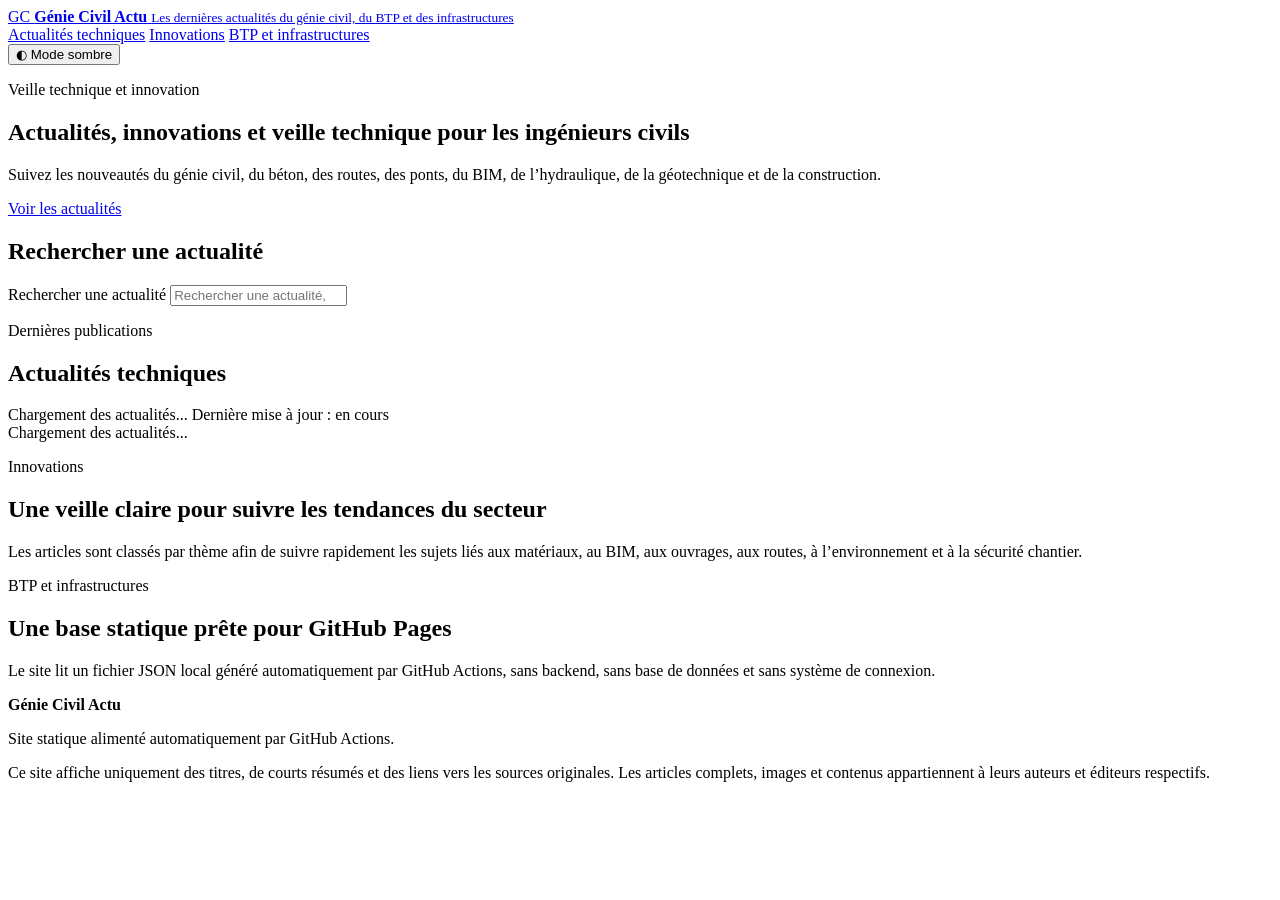
==== index.html @ fa6c5c79 "Ajouter la page statique" ====
<!DOCTYPE html>
<html lang="fr">
<head>
  <meta charset="UTF-8">
  <meta name="viewport" content="width=device-width, initial-scale=1.0">
  <title>Génie Civil Actu - Actualités du génie civil et du BTP</title>
  <meta name="description" content="Suivez les dernières actualités du génie civil, du BTP, des infrastructures, du béton, des routes, des ponts, de l’hydraulique, du BIM, de Revit, de la géotechnique et de la construction.">
  <meta property="og:title" content="Génie Civil Actu - Actualités du génie civil et du BTP">
  <meta property="og:description" content="Veille technique en génie civil, BTP, infrastructures, BIM, routes, ponts, béton, hydraulique et construction.">
  <meta property="og:type" content="website">
  <meta property="og:locale" content="fr_FR">
  <link rel="stylesheet" href="style.css">
</head>
<body>
  <header class="site-header">
    <div class="container header-grid">
      <a class="brand" href="#accueil" aria-label="Accueil Génie Civil Actu">
        <span class="brand-mark" aria-hidden="true">GC</span>
        <span>
          <strong>Génie Civil Actu</strong>
          <small>Les dernières actualités du génie civil, du BTP et des infrastructures</small>
        </span>
      </a>

      <nav class="main-nav" aria-label="Navigation principale">
        <a href="#actualites">Actualités techniques</a>
        <a href="#innovations">Innovations</a>
        <a href="#infrastructures">BTP et infrastructures</a>
      </nav>

      <button class="theme-toggle" id="themeToggle" type="button" aria-label="Activer le mode sombre">
        <span aria-hidden="true" id="themeIcon">◐</span>
        <span id="themeText">Mode sombre</span>
      </button>
    </div>
  </header>

  <main id="accueil">
    <section class="hero">
      <div class="container hero-content">
        <p class="eyebrow">Veille technique et innovation</p>
        <h1>Actualités, innovations et veille technique pour les ingénieurs civils</h1>
        <p class="hero-text">
          Suivez les nouveautés du génie civil, du béton, des routes, des ponts, du BIM,
          de l’hydraulique, de la géotechnique et de la construction.
        </p>
        <a class="primary-link" href="#actualites">Voir les actualités</a>
      </div>
    </section>

    <section class="controls-section" aria-labelledby="filtersTitle">
      <div class="container">
        <h2 id="filtersTitle" class="section-title">Rechercher une actualité</h2>
        <div class="search-row">
          <label class="sr-only" for="searchInput">Rechercher une actualité</label>
          <input id="searchInput" class="search-input" type="search" placeholder="Rechercher une actualité, une source, une catégorie..." autocomplete="off">
        </div>
        <div class="category-filters" id="categoryFilters" aria-label="Toutes les catégories"></div>
      </div>
    </section>

    <section class="news-section" id="actualites" aria-labelledby="newsTitle">
      <div class="container">
        <div class="section-heading">
          <div>
            <p class="eyebrow">Dernières publications</p>
            <h2 id="newsTitle">Actualités techniques</h2>
          </div>
          <div class="meta-panel" aria-live="polite">
            <span id="articleCount">Chargement des actualités...</span>
            <span id="lastUpdated">Dernière mise à jour : en cours</span>
          </div>
        </div>

        <div class="status-box" id="statusBox" role="status">Chargement des actualités...</div>
        <div class="news-grid" id="newsGrid"></div>
      </div>
    </section>

    <section class="info-band" id="innovations">
      <div class="container info-grid">
        <div>
          <p class="eyebrow">Innovations</p>
          <h2>Une veille claire pour suivre les tendances du secteur</h2>
        </div>
        <p>
          Les articles sont classés par thème afin de suivre rapidement les sujets liés aux matériaux,
          au BIM, aux ouvrages, aux routes, à l’environnement et à la sécurité chantier.
        </p>
      </div>
    </section>

    <section class="info-band muted" id="infrastructures">
      <div class="container info-grid">
        <div>
          <p class="eyebrow">BTP et infrastructures</p>
          <h2>Une base statique prête pour GitHub Pages</h2>
        </div>
        <p>
          Le site lit un fichier JSON local généré automatiquement par GitHub Actions, sans backend,
          sans base de données et sans système de connexion.
        </p>
      </div>
    </section>
  </main>

  <footer class="site-footer">
    <div class="container footer-grid">
      <div>
        <strong>Génie Civil Actu</strong>
        <p>Site statique alimenté automatiquement par GitHub Actions.</p>
      </div>
      <p>
        Ce site affiche uniquement des titres, de courts résumés et des liens vers les sources originales.
        Les articles complets, images et contenus appartiennent à leurs auteurs et éditeurs respectifs.
      </p>
    </div>
  </footer>

  <template id="articleTemplate">
    <article class="news-card">
      <div class="card-media"></div>
      <div class="card-content">
        <span class="badge"></span>
        <h3></h3>
        <p class="summary"></p>
        <dl class="article-meta">
          <div>
            <dt>Source</dt>
            <dd class="source"></dd>
          </div>
          <div>
            <dt>Date</dt>
            <dd class="date"></dd>
          </div>
        </dl>
        <a class="read-link" target="_blank" rel="noopener noreferrer">Lire l’article original</a>
      </div>
    </article>
  </template>

  <script src="app.js" defer></script>
</body>
</html>
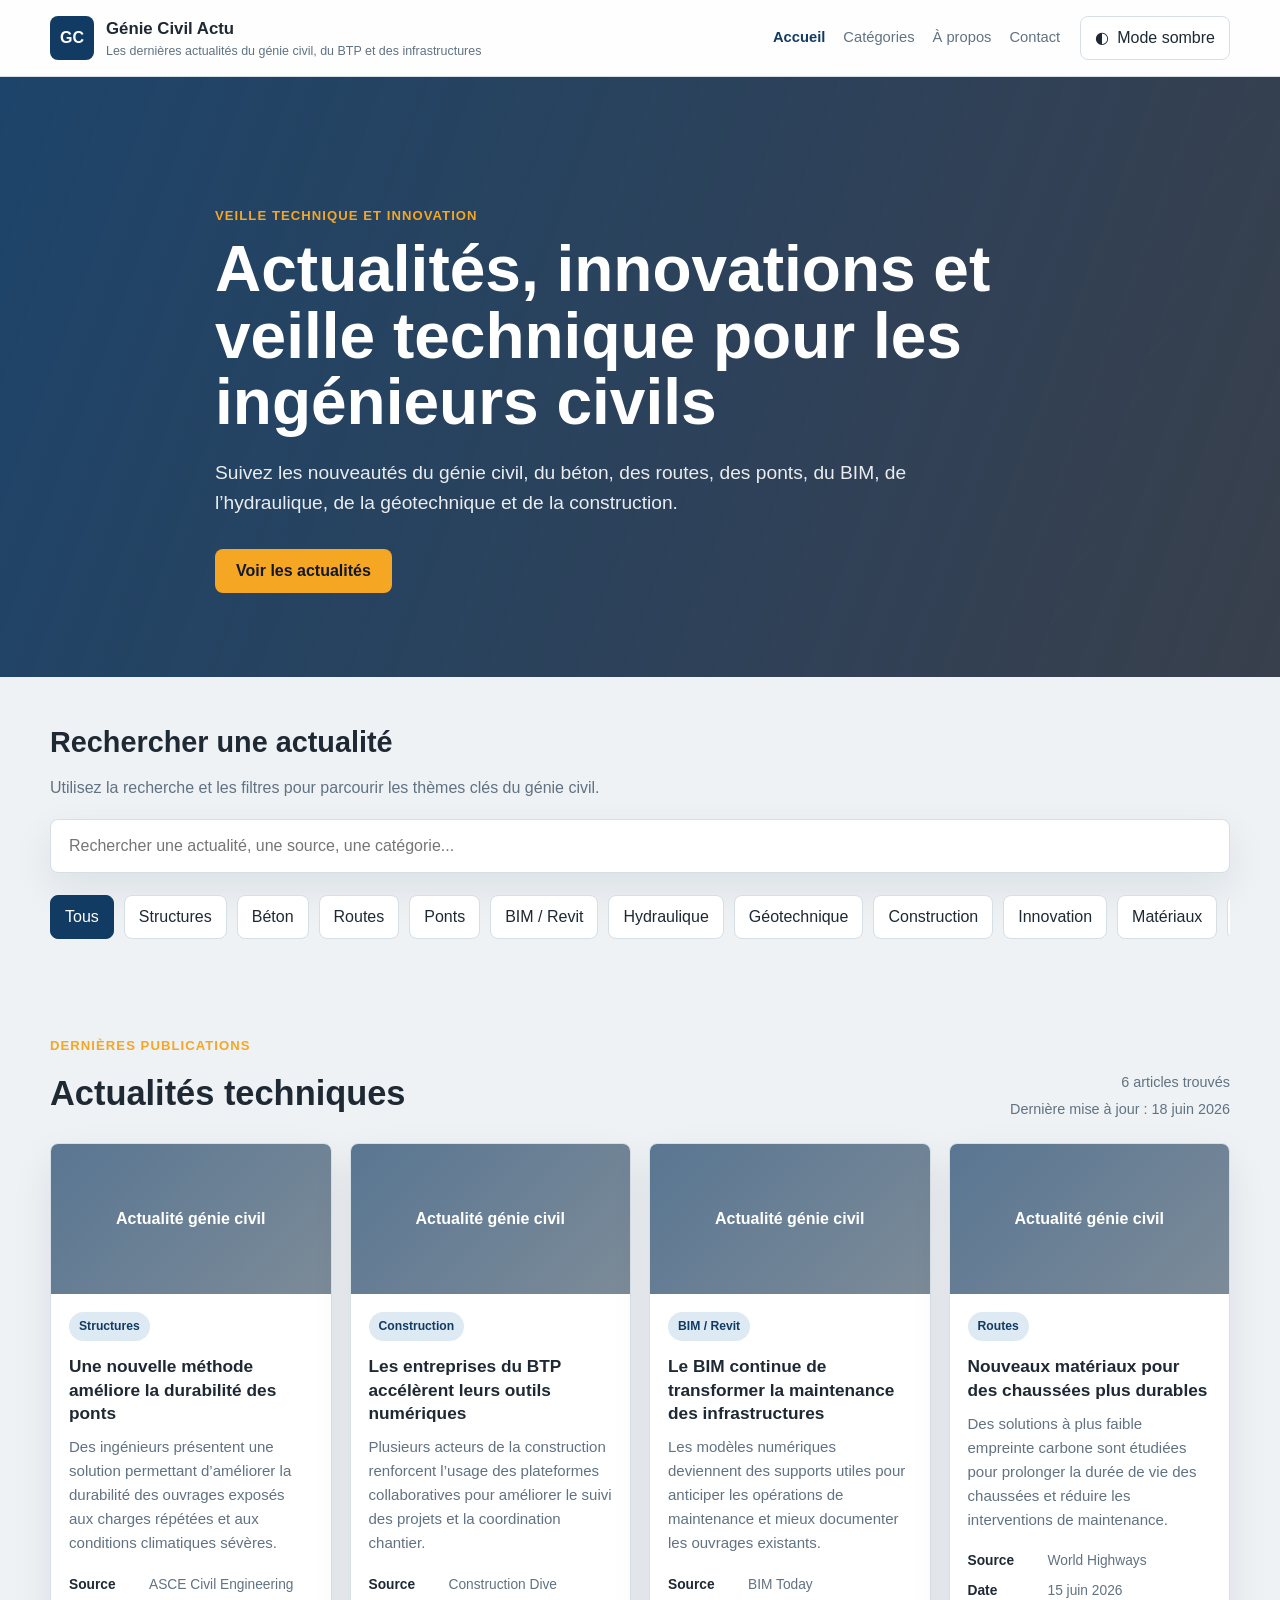
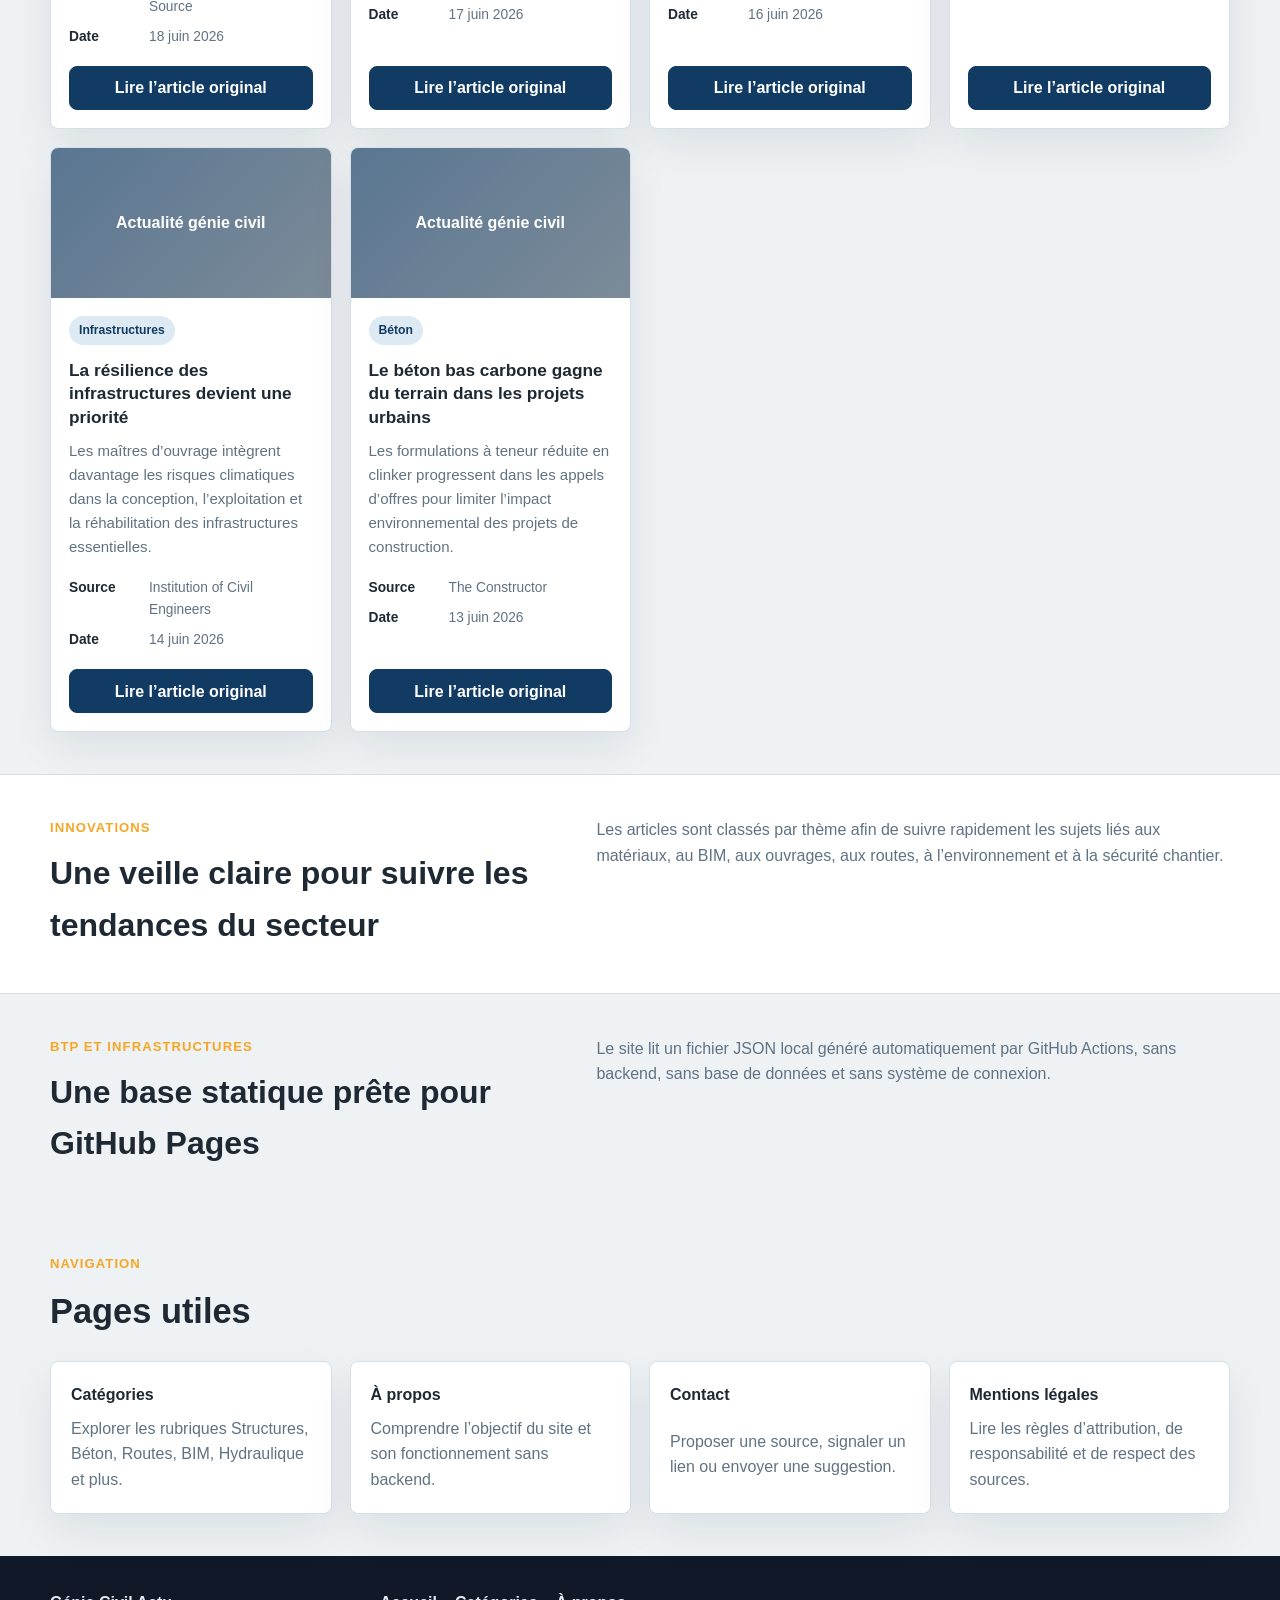
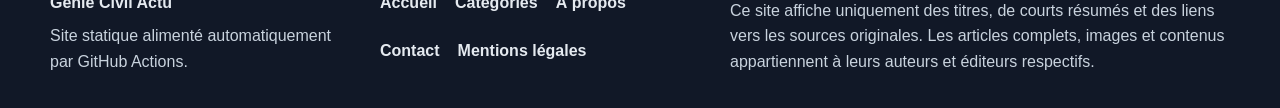
==== commit cc3936b3: "Réorganiser la page d'accueil" ====
--- a/index.html
+++ b/index.html
@@ -1,144 +1,5 @@
 <!DOCTYPE html>
-<html lang="fr">
-<head>
-  <meta charset="UTF-8">
-  <meta name="viewport" content="width=device-width, initial-scale=1.0">
-  <title>Génie Civil Actu - Actualités du génie civil et du BTP</title>
-  <meta name="description" content="Suivez les dernières actualités du génie civil, du BTP, des infrastructures, du béton, des routes, des ponts, de l’hydraulique, du BIM, de Revit, de la géotechnique et de la construction.">
-  <meta property="og:title" content="Génie Civil Actu - Actualités du génie civil et du BTP">
-  <meta property="og:description" content="Veille technique en génie civil, BTP, infrastructures, BIM, routes, ponts, béton, hydraulique et construction.">
-  <meta property="og:type" content="website">
-  <meta property="og:locale" content="fr_FR">
-  <link rel="stylesheet" href="style.css">
-</head>
-<body>
-  <header class="site-header">
-    <div class="container header-grid">
-      <a class="brand" href="#accueil" aria-label="Accueil Génie Civil Actu">
-        <span class="brand-mark" aria-hidden="true">GC</span>
-        <span>
-          <strong>Génie Civil Actu</strong>
-          <small>Les dernières actualités du génie civil, du BTP et des infrastructures</small>
-        </span>
-      </a>
-
-      <nav class="main-nav" aria-label="Navigation principale">
-        <a href="#actualites">Actualités techniques</a>
-        <a href="#innovations">Innovations</a>
-        <a href="#infrastructures">BTP et infrastructures</a>
-      </nav>
-
-      <button class="theme-toggle" id="themeToggle" type="button" aria-label="Activer le mode sombre">
-        <span aria-hidden="true" id="themeIcon">◐</span>
-        <span id="themeText">Mode sombre</span>
-      </button>
-    </div>
-  </header>
-
-  <main id="accueil">
-    <section class="hero">
-      <div class="container hero-content">
-        <p class="eyebrow">Veille technique et innovation</p>
-        <h1>Actualités, innovations et veille technique pour les ingénieurs civils</h1>
-        <p class="hero-text">
-          Suivez les nouveautés du génie civil, du béton, des routes, des ponts, du BIM,
-          de l’hydraulique, de la géotechnique et de la construction.
-        </p>
-        <a class="primary-link" href="#actualites">Voir les actualités</a>
-      </div>
-    </section>
-
-    <section class="controls-section" aria-labelledby="filtersTitle">
-      <div class="container">
-        <h2 id="filtersTitle" class="section-title">Rechercher une actualité</h2>
-        <div class="search-row">
-          <label class="sr-only" for="searchInput">Rechercher une actualité</label>
-          <input id="searchInput" class="search-input" type="search" placeholder="Rechercher une actualité, une source, une catégorie..." autocomplete="off">
-        </div>
-        <div class="category-filters" id="categoryFilters" aria-label="Toutes les catégories"></div>
-      </div>
-    </section>
-
-    <section class="news-section" id="actualites" aria-labelledby="newsTitle">
-      <div class="container">
-        <div class="section-heading">
-          <div>
-            <p class="eyebrow">Dernières publications</p>
-            <h2 id="newsTitle">Actualités techniques</h2>
-          </div>
-          <div class="meta-panel" aria-live="polite">
-            <span id="articleCount">Chargement des actualités...</span>
-            <span id="lastUpdated">Dernière mise à jour : en cours</span>
-          </div>
-        </div>
-
-        <div class="status-box" id="statusBox" role="status">Chargement des actualités...</div>
-        <div class="news-grid" id="newsGrid"></div>
-      </div>
-    </section>
-
-    <section class="info-band" id="innovations">
-      <div class="container info-grid">
-        <div>
-          <p class="eyebrow">Innovations</p>
-          <h2>Une veille claire pour suivre les tendances du secteur</h2>
-        </div>
-        <p>
-          Les articles sont classés par thème afin de suivre rapidement les sujets liés aux matériaux,
-          au BIM, aux ouvrages, aux routes, à l’environnement et à la sécurité chantier.
-        </p>
-      </div>
-    </section>
-
-    <section class="info-band muted" id="infrastructures">
-      <div class="container info-grid">
-        <div>
-          <p class="eyebrow">BTP et infrastructures</p>
-          <h2>Une base statique prête pour GitHub Pages</h2>
-        </div>
-        <p>
-          Le site lit un fichier JSON local généré automatiquement par GitHub Actions, sans backend,
-          sans base de données et sans système de connexion.
-        </p>
-      </div>
-    </section>
-  </main>
-
-  <footer class="site-footer">
-    <div class="container footer-grid">
-      <div>
-        <strong>Génie Civil Actu</strong>
-        <p>Site statique alimenté automatiquement par GitHub Actions.</p>
-      </div>
-      <p>
-        Ce site affiche uniquement des titres, de courts résumés et des liens vers les sources originales.
-        Les articles complets, images et contenus appartiennent à leurs auteurs et éditeurs respectifs.
-      </p>
-    </div>
-  </footer>
-
-  <template id="articleTemplate">
-    <article class="news-card">
-      <div class="card-media"></div>
-      <div class="card-content">
-        <span class="badge"></span>
-        <h3></h3>
-        <p class="summary"></p>
-        <dl class="article-meta">
-          <div>
-            <dt>Source</dt>
-            <dd class="source"></dd>
-          </div>
-          <div>
-            <dt>Date</dt>
-            <dd class="date"></dd>
-          </div>
-        </dl>
-        <a class="read-link" target="_blank" rel="noopener noreferrer">Lire l’article original</a>
-      </div>
-    </article>
-  </template>
-
-  <script src="app.js" defer></script>
-</body>
-</html>
+<html lang="fr"><head><meta charset="UTF-8"><meta name="viewport" content="width=device-width, initial-scale=1.0"><title>Génie Civil Actu - Actualités du génie civil et du BTP</title><meta name="description" content="Suivez les dernières actualités du génie civil, du BTP, des infrastructures, du béton, des routes, des ponts, de l’hydraulique, du BIM, de Revit, de la géotechnique et de la construction."><meta property="og:title" content="Génie Civil Actu - Actualités du génie civil et du BTP"><meta property="og:description" content="Veille technique en génie civil, BTP, infrastructures, BIM, routes, ponts, béton, hydraulique et construction."><meta property="og:type" content="website"><meta property="og:locale" content="fr_FR"><link rel="stylesheet" href="style.css"></head>
+<body><header class="site-header"><div class="container header-grid"><a class="brand" href="index.html" aria-label="Accueil Génie Civil Actu"><span class="brand-mark" aria-hidden="true">GC</span><span><strong>Génie Civil Actu</strong><small>Les dernières actualités du génie civil, du BTP et des infrastructures</small></span></a><nav class="main-nav" aria-label="Navigation principale"><a href="index.html" aria-current="page">Accueil</a><a href="categories.html">Catégories</a><a href="a-propos.html">À propos</a><a href="contact.html">Contact</a></nav><button class="theme-toggle" id="themeToggle" type="button" aria-label="Activer le mode sombre"><span aria-hidden="true" id="themeIcon">◐</span><span id="themeText">Mode sombre</span></button></div></header>
+<main id="accueil"><section class="hero"><div class="container hero-content"><p class="eyebrow">Veille technique et innovation</p><h1>Actualités, innovations et veille technique pour les ingénieurs civils</h1><p class="hero-text">Suivez les nouveautés du génie civil, du béton, des routes, des ponts, du BIM, de l’hydraulique, de la géotechnique et de la construction.</p><a class="primary-link" href="#actualites">Voir les actualités</a></div></section><section class="controls-section" aria-labelledby="filtersTitle"><div class="container"><h2 id="filtersTitle" class="section-title">Rechercher une actualité</h2><p class="section-intro">Utilisez la recherche et les filtres pour parcourir les thèmes clés du génie civil.</p><div class="search-row"><label class="sr-only" for="searchInput">Rechercher une actualité</label><input id="searchInput" class="search-input" type="search" placeholder="Rechercher une actualité, une source, une catégorie..." autocomplete="off"></div><div class="category-filters" id="categoryFilters" aria-label="Toutes les catégories"></div></div></section><section class="news-section" id="actualites" aria-labelledby="newsTitle"><div class="container"><div class="section-heading"><div><p class="eyebrow">Dernières publications</p><h2 id="newsTitle">Actualités techniques</h2></div><div class="meta-panel" aria-live="polite"><span id="articleCount">Chargement des actualités...</span><span id="lastUpdated">Dernière mise à jour : en cours</span></div></div><div class="status-box" id="statusBox" role="status">Chargement des actualités...</div><div class="news-grid" id="newsGrid"></div></div></section><section class="info-band" id="innovations"><div class="container info-grid"><div><p class="eyebrow">Innovations</p><h2>Une veille claire pour suivre les tendances du secteur</h2></div><p>Les articles sont classés par thème afin de suivre rapidement les sujets liés aux matériaux, au BIM, aux ouvrages, aux routes, à l’environnement et à la sécurité chantier.</p></div></section><section class="info-band muted" id="infrastructures"><div class="container info-grid"><div><p class="eyebrow">BTP et infrastructures</p><h2>Une base statique prête pour GitHub Pages</h2></div><p>Le site lit un fichier JSON local généré automatiquement par GitHub Actions, sans backend, sans base de données et sans système de connexion.</p></div></section><section class="quick-links" aria-labelledby="quickLinksTitle"><div class="container"><div class="section-heading"><div><p class="eyebrow">Navigation</p><h2 id="quickLinksTitle">Pages utiles</h2></div></div><div class="link-grid"><a class="link-card" href="categories.html"><strong>Catégories</strong><span>Explorer les rubriques Structures, Béton, Routes, BIM, Hydraulique et plus.</span></a><a class="link-card" href="a-propos.html"><strong>À propos</strong><span>Comprendre l’objectif du site et son fonctionnement sans backend.</span></a><a class="link-card" href="contact.html"><strong>Contact</strong><span>Proposer une source, signaler un lien ou envoyer une suggestion.</span></a><a class="link-card" href="mentions-legales.html"><strong>Mentions légales</strong><span>Lire les règles d’attribution, de responsabilité et de respect des sources.</span></a></div></div></section></main>
+<footer class="site-footer"><div class="container footer-grid"><div><strong>Génie Civil Actu</strong><p>Site statique alimenté automatiquement par GitHub Actions.</p></div><nav class="footer-links" aria-label="Liens du pied de page"><a href="index.html">Accueil</a><a href="categories.html">Catégories</a><a href="a-propos.html">À propos</a><a href="contact.html">Contact</a><a href="mentions-legales.html">Mentions légales</a></nav><p>Ce site affiche uniquement des titres, de courts résumés et des liens vers les sources originales. Les articles complets, images et contenus appartiennent à leurs auteurs et éditeurs respectifs.</p></div></footer><template id="articleTemplate"><article class="news-card"><div class="card-media"></div><div class="card-content"><span class="badge"></span><h3></h3><p class="summary"></p><dl class="article-meta"><div><dt>Source</dt><dd class="source"></dd></div><div><dt>Date</dt><dd class="date"></dd></div></dl><a class="read-link" target="_blank" rel="noopener noreferrer">Lire l’article original</a></div></article></template><script src="app.js" defer></script></body></html>
--- a/style.css
+++ b/style.css
@@ -0,0 +1 @@
+:root{--color-primary:#123B63;--color-primary-soft:#DDEAF4;--color-bg:#EEF2F5;--color-surface:#FFFFFF;--color-text:#1F2933;--color-muted:#617282;--color-accent:#F5A623;--color-border:#D6DEE6;--color-dark:#111827;--shadow-soft:0 16px 40px rgba(17,24,39,.08);--radius:8px;--container:1180px}[data-theme="dark"]{--color-primary:#8EC5F4;--color-primary-soft:#173047;--color-bg:#111827;--color-surface:#182231;--color-text:#F3F6FA;--color-muted:#A8B4C2;--color-border:#2D3A4B;--shadow-soft:0 16px 40px rgba(0,0,0,.28)}*{box-sizing:border-box}html{scroll-behavior:smooth}body{margin:0;font-family:Arial,Helvetica,sans-serif;background:var(--color-bg);color:var(--color-text);line-height:1.6;transition:background-color .18s ease,color .18s ease}a{color:inherit}img{display:block;max-width:100%}button,input,select,textarea{font:inherit}.container{width:min(100% - 32px,var(--container));margin-inline:auto}.sr-only{position:absolute;width:1px;height:1px;padding:0;margin:-1px;overflow:hidden;clip:rect(0,0,0,0);white-space:nowrap;border:0}.site-header{position:sticky;top:0;z-index:20;background:color-mix(in srgb,var(--color-surface) 92%,transparent);border-bottom:1px solid var(--color-border);backdrop-filter:blur(16px)}.header-grid{display:grid;grid-template-columns:minmax(220px,1fr) auto auto;align-items:center;gap:20px;min-height:76px}.brand{display:inline-flex;align-items:center;gap:12px;text-decoration:none}.brand-mark{display:grid;place-items:center;width:44px;height:44px;border-radius:var(--radius);background:var(--color-primary);color:#fff;font-weight:800}.brand strong{display:block;font-size:1.05rem}.brand small{display:block;color:var(--color-muted);font-size:.78rem;line-height:1.3}.main-nav{display:flex;gap:18px;font-size:.92rem;color:var(--color-muted)}.main-nav a{text-decoration:none}.main-nav a[aria-current="page"],.main-nav a:hover,.main-nav a:focus-visible{color:var(--color-primary);font-weight:800}.theme-toggle,.primary-link,.read-link,.retry-button,.chip{min-height:44px;border-radius:var(--radius);border:1px solid var(--color-border);cursor:pointer;transition:transform .16s ease,border-color .16s ease,background-color .16s ease}.theme-toggle{display:inline-flex;align-items:center;justify-content:center;gap:8px;padding:0 14px;background:var(--color-surface);color:var(--color-text)}.theme-toggle:hover,.primary-link:hover,.read-link:hover,.retry-button:hover,.chip:hover{transform:translateY(-1px)}.hero{background:linear-gradient(110deg,rgba(18,59,99,.95),rgba(17,24,39,.82)),repeating-linear-gradient(135deg,rgba(255,255,255,.12) 0 2px,transparent 2px 24px);color:#fff;padding:clamp(72px,10vw,132px) 0 clamp(48px,7vw,84px)}.hero-content{max-width:850px}.eyebrow{margin:0 0 10px;color:var(--color-accent);font-size:.82rem;font-weight:800;letter-spacing:.08em;text-transform:uppercase}.hero h1{max-width:820px;margin:0;font-size:clamp(2.05rem,5vw,4rem);line-height:1.04}.hero-text{max-width:720px;margin:22px 0 30px;color:rgba(255,255,255,.9);font-size:clamp(1rem,2vw,1.2rem)}.primary-link,.read-link,.retry-button{display:inline-flex;align-items:center;justify-content:center;text-decoration:none;font-weight:800}.primary-link{padding:0 20px;background:var(--color-accent);color:#111827;border-color:transparent}.controls-section,.news-section,.info-band,.quick-links,.page-section{padding:42px 0}.section-title{margin:0 0 16px;font-size:clamp(1.3rem,3vw,1.8rem)}.section-intro{max-width:760px;margin:-6px 0 18px;color:var(--color-muted)}.search-row{margin-bottom:18px}.search-input{width:100%;min-height:54px;padding:0 18px;border:1px solid var(--color-border);border-radius:var(--radius);background:var(--color-surface);color:var(--color-text);box-shadow:var(--shadow-soft)}.search-input:focus,.form-field input:focus,.form-field textarea:focus,.form-field select:focus{outline:3px solid color-mix(in srgb,var(--color-accent) 35%,transparent);border-color:var(--color-accent)}.category-filters{display:flex;gap:10px;overflow-x:auto;padding:4px 0 12px;scrollbar-width:thin}.chip{flex:0 0 auto;padding:0 14px;background:var(--color-surface);color:var(--color-text);white-space:nowrap}.chip.active{background:var(--color-primary);border-color:var(--color-primary);color:#fff}.section-heading{display:flex;justify-content:space-between;align-items:end;gap:24px;margin-bottom:22px}.section-heading h2{margin:0;font-size:clamp(1.5rem,3vw,2.15rem)}.meta-panel{display:grid;gap:4px;color:var(--color-muted);font-size:.9rem;text-align:right}.status-box{padding:18px;border:1px dashed var(--color-border);border-radius:var(--radius);background:var(--color-surface);color:var(--color-muted)}.status-box[hidden]{display:none}.retry-button{margin-top:12px;padding:0 16px;background:var(--color-primary);color:#fff;border-color:var(--color-primary)}.news-grid{display:grid;grid-template-columns:repeat(auto-fit,minmax(min(100%,260px),1fr));gap:18px}@media (min-width:1240px){.news-grid{grid-template-columns:repeat(4,1fr)}}.news-card,.content-card,.link-card,.category-card,.contact-panel{border:1px solid var(--color-border);border-radius:var(--radius);background:var(--color-surface);box-shadow:var(--shadow-soft)}.news-card{display:flex;flex-direction:column;min-height:100%;overflow:hidden}.card-media{min-height:150px;background:linear-gradient(135deg,color-mix(in srgb,var(--color-primary) 70%,#fff),#7C8B98),repeating-linear-gradient(90deg,rgba(255,255,255,.2) 0 1px,transparent 1px 18px);color:#fff}.placeholder-media{display:grid;place-items:center;padding:20px;text-align:center;font-weight:800}.card-content{display:flex;flex:1;flex-direction:column;padding:18px}.badge{align-self:flex-start;padding:5px 10px;border-radius:999px;background:var(--color-primary-soft);color:var(--color-primary);font-size:.76rem;font-weight:800}.news-card h3{margin:14px 0 10px;font-size:1.08rem;line-height:1.35}.summary{margin:0;color:var(--color-muted);font-size:.94rem}.article-meta{display:grid;gap:8px;margin:18px 0;color:var(--color-muted);font-size:.86rem}.article-meta div{display:grid;grid-template-columns:70px 1fr;gap:10px}.article-meta dt{font-weight:800;color:var(--color-text)}.article-meta dd{margin:0}.read-link{margin-top:auto;padding:0 14px;background:var(--color-primary);color:#fff;border-color:var(--color-primary);text-align:center}.info-band{background:var(--color-surface);border-top:1px solid var(--color-border)}.info-band.muted{background:transparent}.info-grid{display:grid;grid-template-columns:minmax(0,.9fr) minmax(0,1.1fr);gap:28px;align-items:start}.info-grid h2{margin:0;font-size:clamp(1.4rem,3vw,2rem)}.info-grid p:last-child{margin:0;color:var(--color-muted)}.page-hero{padding:clamp(52px,8vw,92px) 0;background:linear-gradient(110deg,rgba(18,59,99,.96),rgba(17,24,39,.86));color:#fff}.page-hero h1{max-width:820px;margin:0;font-size:clamp(2rem,4vw,3.2rem);line-height:1.08}.page-hero p{max-width:760px;margin:18px 0 0;color:rgba(255,255,255,.9);font-size:1.05rem}.content-grid,.link-grid,.category-page-grid{display:grid;grid-template-columns:repeat(auto-fit,minmax(min(100%,260px),1fr));gap:18px}.content-card,.category-card,.contact-panel{padding:22px}.content-card h2,.category-card h2,.contact-panel h2{margin:0 0 10px;font-size:1.25rem}.content-card p,.category-card p,.contact-panel p{margin:0;color:var(--color-muted)}.link-card{display:grid;gap:8px;padding:20px;color:var(--color-text);text-decoration:none;transition:transform .16s ease,border-color .16s ease}.link-card:hover,.link-card:focus-visible{transform:translateY(-2px);border-color:var(--color-primary)}.link-card span{color:var(--color-muted)}.contact-layout{display:grid;grid-template-columns:minmax(0,.9fr) minmax(0,1.1fr);gap:20px;align-items:start}.contact-list{display:grid;gap:12px;margin-top:18px}.contact-list a{display:inline-flex;align-items:center;min-height:44px;color:var(--color-primary);font-weight:800}.contact-form{display:grid;gap:14px}.form-field{display:grid;gap:6px}.form-field label{font-weight:800}.form-field input,.form-field textarea,.form-field select{width:100%;border:1px solid var(--color-border);border-radius:var(--radius);background:var(--color-bg);color:var(--color-text);padding:12px 14px}.form-field textarea{min-height:150px;resize:vertical}.form-note{color:var(--color-muted);font-size:.92rem}.site-footer{padding:34px 0;background:var(--color-dark);color:#E5EAF0}.footer-grid{display:grid;grid-template-columns:minmax(0,.75fr) minmax(0,.8fr) minmax(0,1.25fr);gap:30px}.site-footer p{margin:8px 0 0;color:#C9D3DE}.footer-links{display:flex;flex-wrap:wrap;gap:12px 18px}.footer-links a{color:#E5EAF0;text-decoration:none;font-weight:700}.footer-links a:hover,.footer-links a:focus-visible{color:var(--color-accent)}@media (max-width:900px){.header-grid{grid-template-columns:1fr auto;padding:12px 0}.main-nav{grid-column:1/-1;overflow-x:auto;padding-bottom:4px}.brand small{display:none}.section-heading,.info-grid,.footer-grid,.contact-layout{grid-template-columns:1fr}.section-heading{align-items:start}.meta-panel{text-align:left}}@media (max-width:560px){.container{width:min(100% - 24px,var(--container))}.header-grid{gap:12px}.brand-mark{width:40px;height:40px}.theme-toggle span:last-child{display:none}.hero{padding-top:54px}.controls-section,.news-section,.info-band,.quick-links,.page-section{padding:32px 0}}
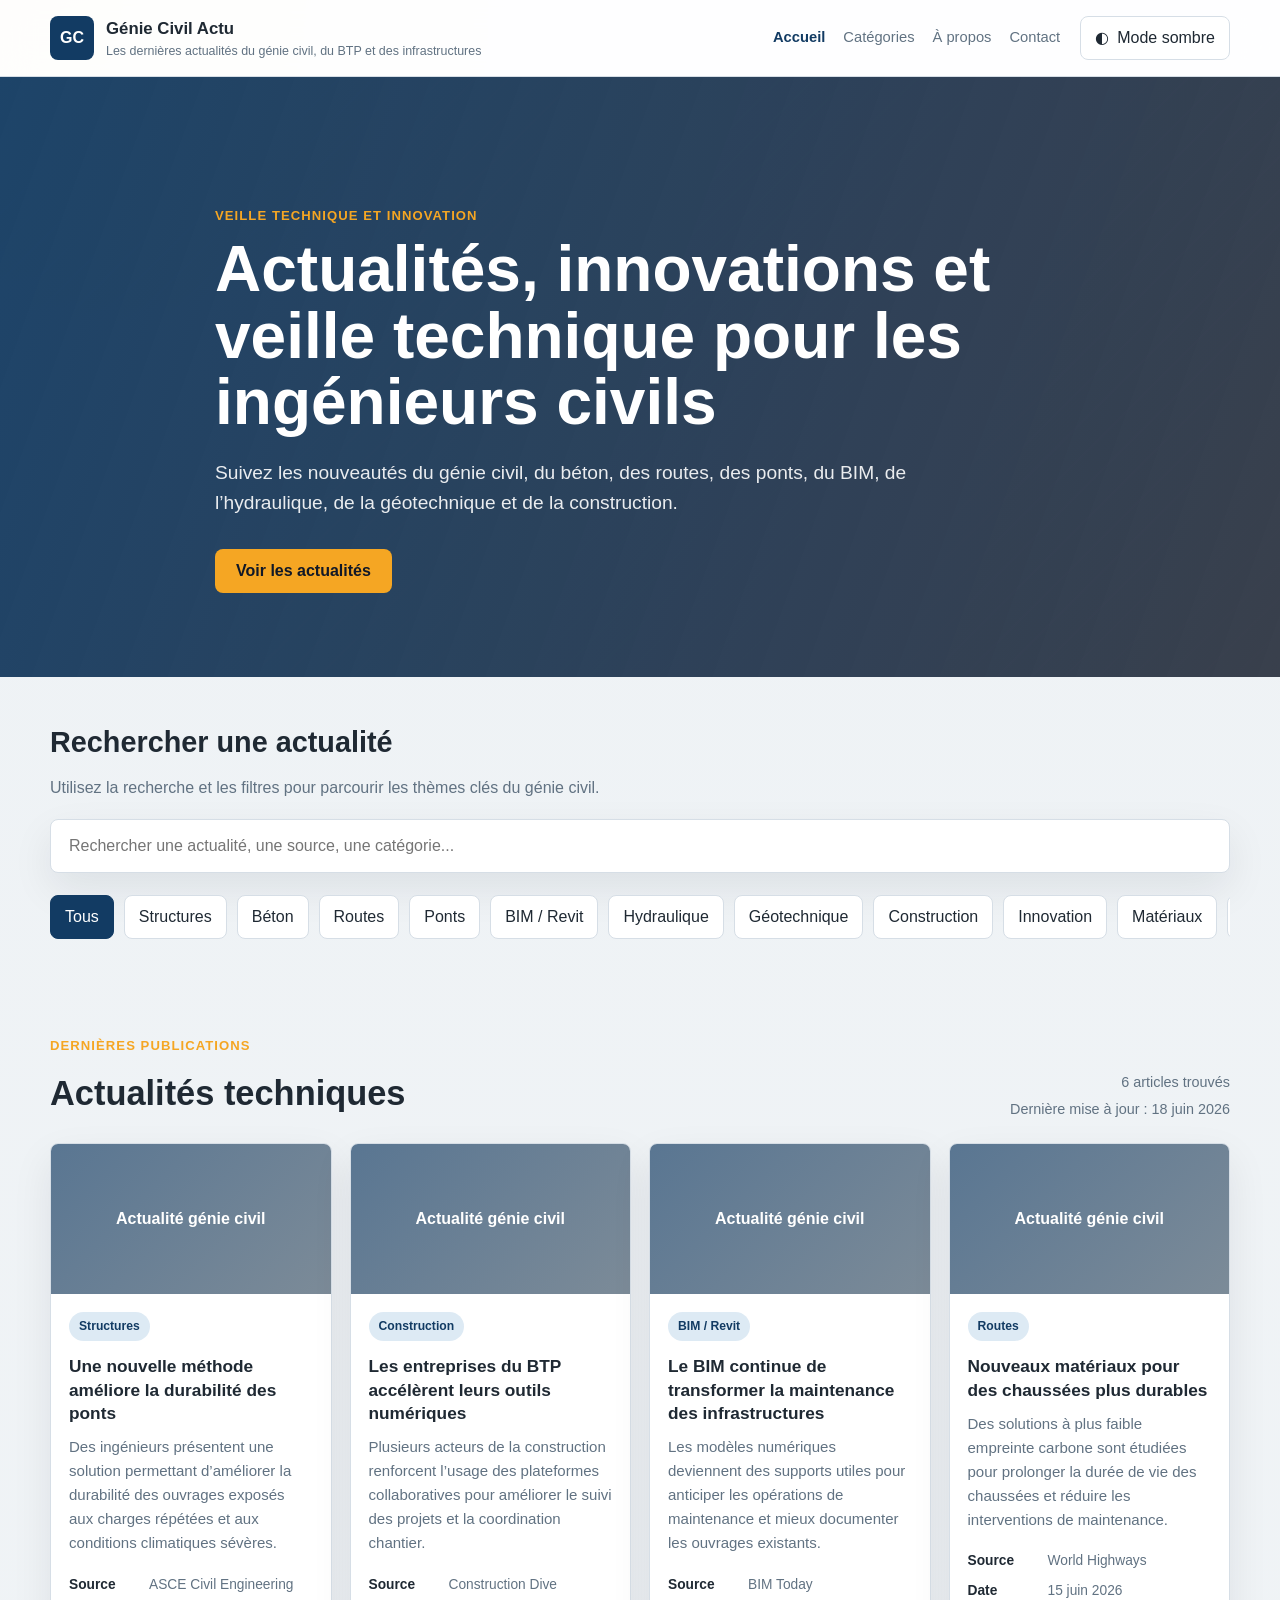
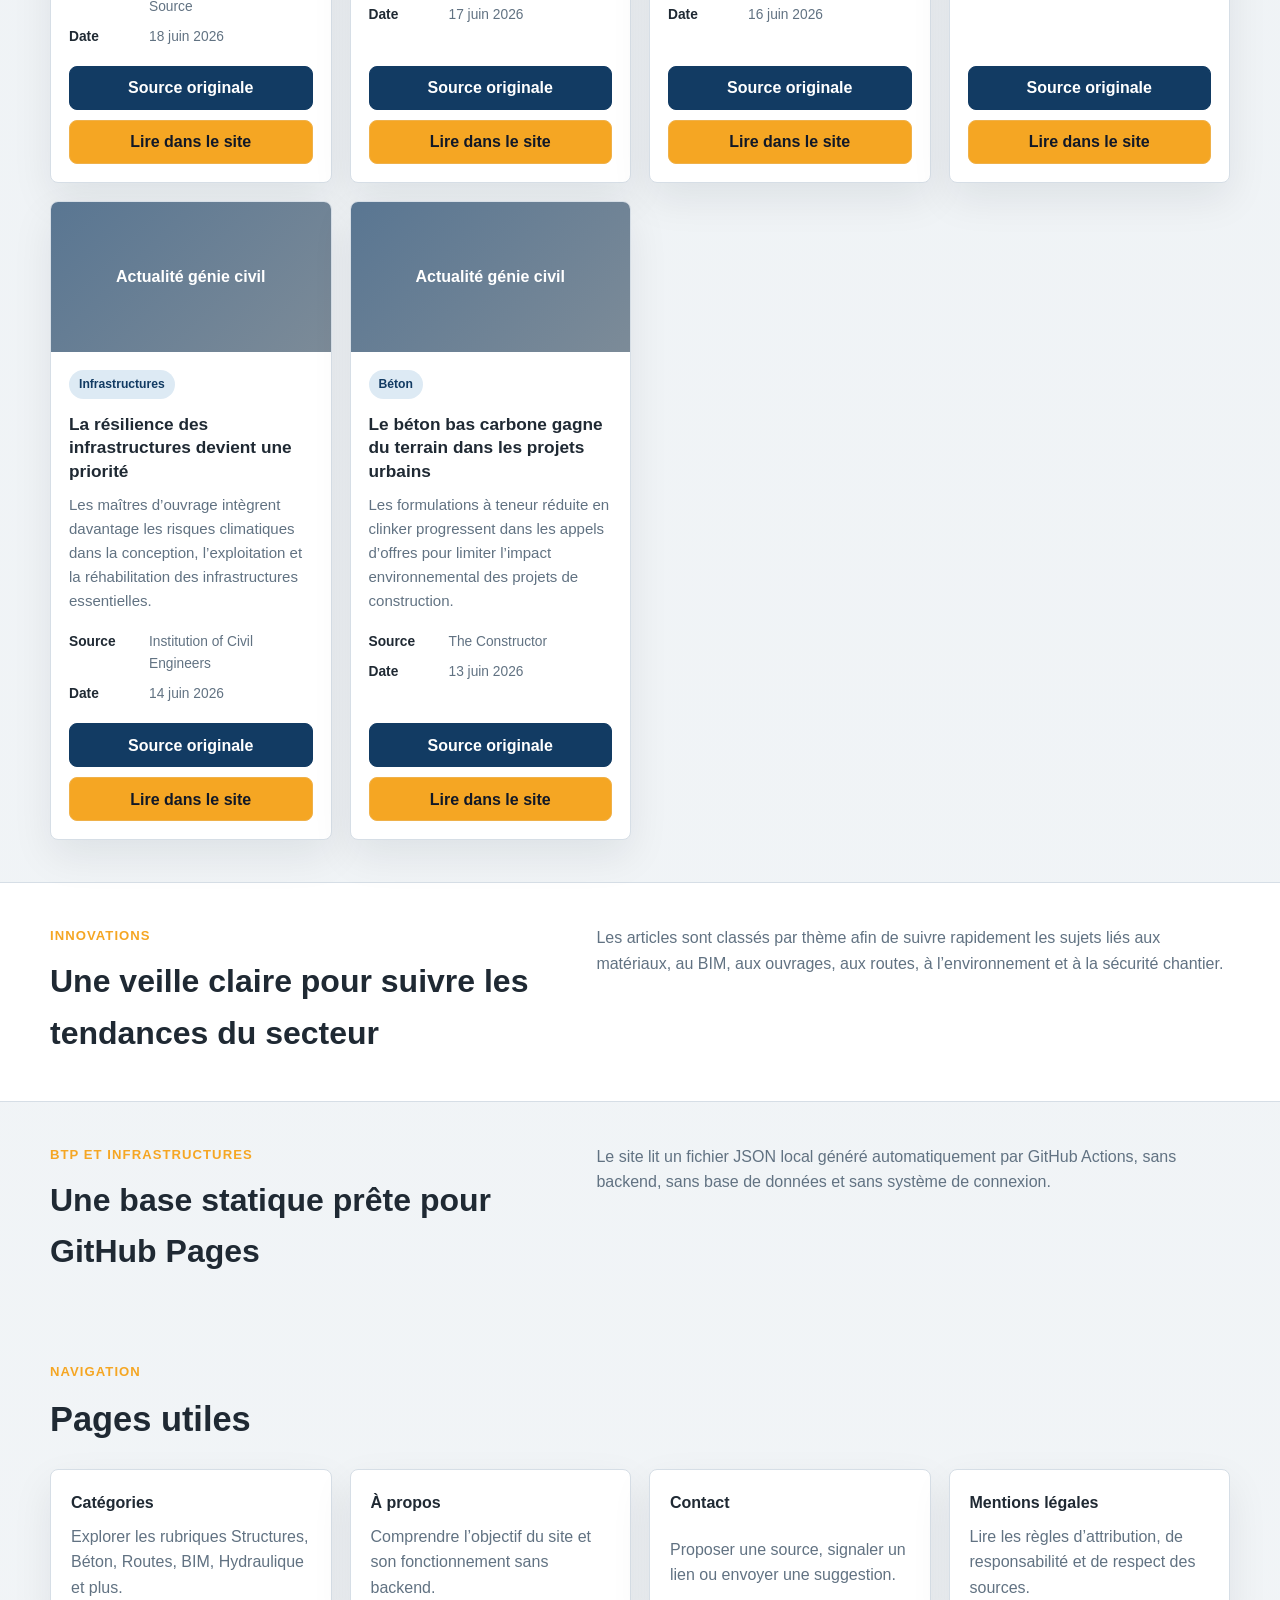
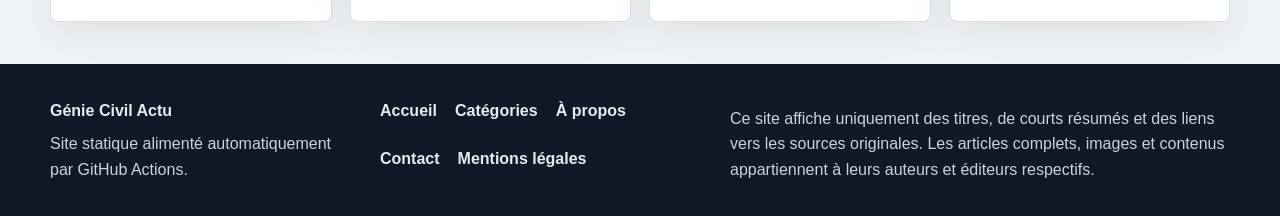
==== commit f56e9516: "Ajouter traduction automatique et lecture intégrée" ====
--- a/index.html
+++ b/index.html
@@ -1,5 +1,206 @@
 <!DOCTYPE html>
-<html lang="fr"><head><meta charset="UTF-8"><meta name="viewport" content="width=device-width, initial-scale=1.0"><title>Génie Civil Actu - Actualités du génie civil et du BTP</title><meta name="description" content="Suivez les dernières actualités du génie civil, du BTP, des infrastructures, du béton, des routes, des ponts, de l’hydraulique, du BIM, de Revit, de la géotechnique et de la construction."><meta property="og:title" content="Génie Civil Actu - Actualités du génie civil et du BTP"><meta property="og:description" content="Veille technique en génie civil, BTP, infrastructures, BIM, routes, ponts, béton, hydraulique et construction."><meta property="og:type" content="website"><meta property="og:locale" content="fr_FR"><link rel="stylesheet" href="style.css"></head>
-<body><header class="site-header"><div class="container header-grid"><a class="brand" href="index.html" aria-label="Accueil Génie Civil Actu"><span class="brand-mark" aria-hidden="true">GC</span><span><strong>Génie Civil Actu</strong><small>Les dernières actualités du génie civil, du BTP et des infrastructures</small></span></a><nav class="main-nav" aria-label="Navigation principale"><a href="index.html" aria-current="page">Accueil</a><a href="categories.html">Catégories</a><a href="a-propos.html">À propos</a><a href="contact.html">Contact</a></nav><button class="theme-toggle" id="themeToggle" type="button" aria-label="Activer le mode sombre"><span aria-hidden="true" id="themeIcon">◐</span><span id="themeText">Mode sombre</span></button></div></header>
-<main id="accueil"><section class="hero"><div class="container hero-content"><p class="eyebrow">Veille technique et innovation</p><h1>Actualités, innovations et veille technique pour les ingénieurs civils</h1><p class="hero-text">Suivez les nouveautés du génie civil, du béton, des routes, des ponts, du BIM, de l’hydraulique, de la géotechnique et de la construction.</p><a class="primary-link" href="#actualites">Voir les actualités</a></div></section><section class="controls-section" aria-labelledby="filtersTitle"><div class="container"><h2 id="filtersTitle" class="section-title">Rechercher une actualité</h2><p class="section-intro">Utilisez la recherche et les filtres pour parcourir les thèmes clés du génie civil.</p><div class="search-row"><label class="sr-only" for="searchInput">Rechercher une actualité</label><input id="searchInput" class="search-input" type="search" placeholder="Rechercher une actualité, une source, une catégorie..." autocomplete="off"></div><div class="category-filters" id="categoryFilters" aria-label="Toutes les catégories"></div></div></section><section class="news-section" id="actualites" aria-labelledby="newsTitle"><div class="container"><div class="section-heading"><div><p class="eyebrow">Dernières publications</p><h2 id="newsTitle">Actualités techniques</h2></div><div class="meta-panel" aria-live="polite"><span id="articleCount">Chargement des actualités...</span><span id="lastUpdated">Dernière mise à jour : en cours</span></div></div><div class="status-box" id="statusBox" role="status">Chargement des actualités...</div><div class="news-grid" id="newsGrid"></div></div></section><section class="info-band" id="innovations"><div class="container info-grid"><div><p class="eyebrow">Innovations</p><h2>Une veille claire pour suivre les tendances du secteur</h2></div><p>Les articles sont classés par thème afin de suivre rapidement les sujets liés aux matériaux, au BIM, aux ouvrages, aux routes, à l’environnement et à la sécurité chantier.</p></div></section><section class="info-band muted" id="infrastructures"><div class="container info-grid"><div><p class="eyebrow">BTP et infrastructures</p><h2>Une base statique prête pour GitHub Pages</h2></div><p>Le site lit un fichier JSON local généré automatiquement par GitHub Actions, sans backend, sans base de données et sans système de connexion.</p></div></section><section class="quick-links" aria-labelledby="quickLinksTitle"><div class="container"><div class="section-heading"><div><p class="eyebrow">Navigation</p><h2 id="quickLinksTitle">Pages utiles</h2></div></div><div class="link-grid"><a class="link-card" href="categories.html"><strong>Catégories</strong><span>Explorer les rubriques Structures, Béton, Routes, BIM, Hydraulique et plus.</span></a><a class="link-card" href="a-propos.html"><strong>À propos</strong><span>Comprendre l’objectif du site et son fonctionnement sans backend.</span></a><a class="link-card" href="contact.html"><strong>Contact</strong><span>Proposer une source, signaler un lien ou envoyer une suggestion.</span></a><a class="link-card" href="mentions-legales.html"><strong>Mentions légales</strong><span>Lire les règles d’attribution, de responsabilité et de respect des sources.</span></a></div></div></section></main>
-<footer class="site-footer"><div class="container footer-grid"><div><strong>Génie Civil Actu</strong><p>Site statique alimenté automatiquement par GitHub Actions.</p></div><nav class="footer-links" aria-label="Liens du pied de page"><a href="index.html">Accueil</a><a href="categories.html">Catégories</a><a href="a-propos.html">À propos</a><a href="contact.html">Contact</a><a href="mentions-legales.html">Mentions légales</a></nav><p>Ce site affiche uniquement des titres, de courts résumés et des liens vers les sources originales. Les articles complets, images et contenus appartiennent à leurs auteurs et éditeurs respectifs.</p></div></footer><template id="articleTemplate"><article class="news-card"><div class="card-media"></div><div class="card-content"><span class="badge"></span><h3></h3><p class="summary"></p><dl class="article-meta"><div><dt>Source</dt><dd class="source"></dd></div><div><dt>Date</dt><dd class="date"></dd></div></dl><a class="read-link" target="_blank" rel="noopener noreferrer">Lire l’article original</a></div></article></template><script src="app.js" defer></script></body></html>
+<html lang="fr">
+<head>
+  <meta charset="UTF-8">
+  <meta name="viewport" content="width=device-width, initial-scale=1.0">
+  <title>Génie Civil Actu - Actualités du génie civil et du BTP</title>
+  <meta name="description" content="Suivez les dernières actualités du génie civil, du BTP, des infrastructures, du béton, des routes, des ponts, de l’hydraulique, du BIM, de Revit, de la géotechnique et de la construction.">
+  <meta property="og:title" content="Génie Civil Actu - Actualités du génie civil et du BTP">
+  <meta property="og:description" content="Veille technique en génie civil, BTP, infrastructures, BIM, routes, ponts, béton, hydraulique et construction.">
+  <meta property="og:type" content="website">
+  <meta property="og:locale" content="fr_FR">
+  <link rel="stylesheet" href="style.css">
+</head>
+<body>
+  <header class="site-header">
+    <div class="container header-grid">
+      <a class="brand" href="index.html" aria-label="Accueil Génie Civil Actu">
+        <span class="brand-mark" aria-hidden="true">GC</span>
+        <span>
+          <strong>Génie Civil Actu</strong>
+          <small>Les dernières actualités du génie civil, du BTP et des infrastructures</small>
+        </span>
+      </a>
+
+      <nav class="main-nav" aria-label="Navigation principale">
+        <a href="index.html" aria-current="page">Accueil</a>
+        <a href="categories.html">Catégories</a>
+        <a href="a-propos.html">À propos</a>
+        <a href="contact.html">Contact</a>
+      </nav>
+
+      <button class="theme-toggle" id="themeToggle" type="button" aria-label="Activer le mode sombre">
+        <span aria-hidden="true" id="themeIcon">◐</span>
+        <span id="themeText">Mode sombre</span>
+      </button>
+    </div>
+  </header>
+
+  <main id="accueil">
+    <section class="hero">
+      <div class="container hero-content">
+        <p class="eyebrow">Veille technique et innovation</p>
+        <h1>Actualités, innovations et veille technique pour les ingénieurs civils</h1>
+        <p class="hero-text">
+          Suivez les nouveautés du génie civil, du béton, des routes, des ponts, du BIM,
+          de l’hydraulique, de la géotechnique et de la construction.
+        </p>
+        <a class="primary-link" href="#actualites">Voir les actualités</a>
+      </div>
+    </section>
+
+    <section class="controls-section" aria-labelledby="filtersTitle">
+      <div class="container">
+        <h2 id="filtersTitle" class="section-title">Rechercher une actualité</h2>
+        <p class="section-intro">Utilisez la recherche et les filtres pour parcourir les thèmes clés du génie civil.</p>
+        <div class="search-row">
+          <label class="sr-only" for="searchInput">Rechercher une actualité</label>
+          <input id="searchInput" class="search-input" type="search" placeholder="Rechercher une actualité, une source, une catégorie..." autocomplete="off">
+        </div>
+        <div class="category-filters" id="categoryFilters" aria-label="Toutes les catégories"></div>
+      </div>
+    </section>
+
+    <section class="news-section" id="actualites" aria-labelledby="newsTitle">
+      <div class="container">
+        <div class="section-heading">
+          <div>
+            <p class="eyebrow">Dernières publications</p>
+            <h2 id="newsTitle">Actualités techniques</h2>
+          </div>
+          <div class="meta-panel" aria-live="polite">
+            <span id="articleCount">Chargement des actualités...</span>
+            <span id="lastUpdated">Dernière mise à jour : en cours</span>
+          </div>
+        </div>
+
+        <div class="status-box" id="statusBox" role="status">Chargement des actualités...</div>
+        <div class="news-grid" id="newsGrid"></div>
+      </div>
+    </section>
+
+    <section class="info-band" id="innovations">
+      <div class="container info-grid">
+        <div>
+          <p class="eyebrow">Innovations</p>
+          <h2>Une veille claire pour suivre les tendances du secteur</h2>
+        </div>
+        <p>
+          Les articles sont classés par thème afin de suivre rapidement les sujets liés aux matériaux,
+          au BIM, aux ouvrages, aux routes, à l’environnement et à la sécurité chantier.
+        </p>
+      </div>
+    </section>
+
+    <section class="info-band muted" id="infrastructures">
+      <div class="container info-grid">
+        <div>
+          <p class="eyebrow">BTP et infrastructures</p>
+          <h2>Une base statique prête pour GitHub Pages</h2>
+        </div>
+        <p>
+          Le site lit un fichier JSON local généré automatiquement par GitHub Actions, sans backend,
+          sans base de données et sans système de connexion.
+        </p>
+      </div>
+    </section>
+
+    <section class="quick-links" aria-labelledby="quickLinksTitle">
+      <div class="container">
+        <div class="section-heading">
+          <div>
+            <p class="eyebrow">Navigation</p>
+            <h2 id="quickLinksTitle">Pages utiles</h2>
+          </div>
+        </div>
+        <div class="link-grid">
+          <a class="link-card" href="categories.html">
+            <strong>Catégories</strong>
+            <span>Explorer les rubriques Structures, Béton, Routes, BIM, Hydraulique et plus.</span>
+          </a>
+          <a class="link-card" href="a-propos.html">
+            <strong>À propos</strong>
+            <span>Comprendre l’objectif du site et son fonctionnement sans backend.</span>
+          </a>
+          <a class="link-card" href="contact.html">
+            <strong>Contact</strong>
+            <span>Proposer une source, signaler un lien ou envoyer une suggestion.</span>
+          </a>
+          <a class="link-card" href="mentions-legales.html">
+            <strong>Mentions légales</strong>
+            <span>Lire les règles d’attribution, de responsabilité et de respect des sources.</span>
+          </a>
+        </div>
+      </div>
+    </section>
+  </main>
+
+  <footer class="site-footer">
+    <div class="container footer-grid">
+      <div>
+        <strong>Génie Civil Actu</strong>
+        <p>Site statique alimenté automatiquement par GitHub Actions.</p>
+      </div>
+      <nav class="footer-links" aria-label="Liens du pied de page">
+        <a href="index.html">Accueil</a>
+        <a href="categories.html">Catégories</a>
+        <a href="a-propos.html">À propos</a>
+        <a href="contact.html">Contact</a>
+        <a href="mentions-legales.html">Mentions légales</a>
+      </nav>
+      <p>
+        Ce site affiche uniquement des titres, de courts résumés et des liens vers les sources originales.
+        Les articles complets, images et contenus appartiennent à leurs auteurs et éditeurs respectifs.
+      </p>
+    </div>
+  </footer>
+
+  <template id="articleTemplate">
+    <article class="news-card">
+      <div class="card-media"></div>
+      <div class="card-content">
+        <span class="badge"></span>
+        <h3></h3>
+        <p class="summary"></p>
+        <dl class="article-meta">
+          <div>
+            <dt>Source</dt>
+            <dd class="source"></dd>
+          </div>
+          <div>
+            <dt>Date</dt>
+            <dd class="date"></dd>
+          </div>
+        </dl>
+        <a class="read-link" target="_blank" rel="noopener noreferrer">Lire l’article original</a>
+        <button class="reader-button" type="button">Lire dans le site</button>
+      </div>
+    </article>
+  </template>
+
+  <div class="reader-modal" id="readerModal" aria-hidden="true">
+    <div class="reader-backdrop" data-close-reader></div>
+    <section class="reader-dialog" role="dialog" aria-modal="true" aria-labelledby="readerTitle">
+      <button class="reader-close" type="button" aria-label="Fermer la lecture" data-close-reader>×</button>
+      <div class="reader-header">
+        <span class="badge" id="readerCategory">Actualité</span>
+        <h2 id="readerTitle">Titre non disponible</h2>
+        <p id="readerSummary">Résumé non disponible</p>
+        <dl class="reader-meta">
+          <div><dt>Source</dt><dd id="readerSource">Source inconnue</dd></div>
+          <div><dt>Date</dt><dd id="readerDate">Date non disponible</dd></div>
+        </dl>
+      </div>
+      <div class="reader-frame-wrap">
+        <iframe id="readerFrame" title="Article original intégré" loading="lazy" referrerpolicy="no-referrer"></iframe>
+        <div class="reader-frame-note">
+          Si l’éditeur bloque l’affichage intégré, utilisez le bouton vers la source originale.
+        </div>
+      </div>
+      <a class="read-link reader-source-link" id="readerSourceLink" target="_blank" rel="noopener noreferrer">Lire à la source</a>
+    </section>
+  </div>
+
+  <script src="app.js" defer></script>
+</body>
+</html>
--- a/style.css
+++ b/style.css
@@ -1 +1,826 @@
-:root{--color-primary:#123B63;--color-primary-soft:#DDEAF4;--color-bg:#EEF2F5;--color-surface:#FFFFFF;--color-text:#1F2933;--color-muted:#617282;--color-accent:#F5A623;--color-border:#D6DEE6;--color-dark:#111827;--shadow-soft:0 16px 40px rgba(17,24,39,.08);--radius:8px;--container:1180px}[data-theme="dark"]{--color-primary:#8EC5F4;--color-primary-soft:#173047;--color-bg:#111827;--color-surface:#182231;--color-text:#F3F6FA;--color-muted:#A8B4C2;--color-border:#2D3A4B;--shadow-soft:0 16px 40px rgba(0,0,0,.28)}*{box-sizing:border-box}html{scroll-behavior:smooth}body{margin:0;font-family:Arial,Helvetica,sans-serif;background:var(--color-bg);color:var(--color-text);line-height:1.6;transition:background-color .18s ease,color .18s ease}a{color:inherit}img{display:block;max-width:100%}button,input,select,textarea{font:inherit}.container{width:min(100% - 32px,var(--container));margin-inline:auto}.sr-only{position:absolute;width:1px;height:1px;padding:0;margin:-1px;overflow:hidden;clip:rect(0,0,0,0);white-space:nowrap;border:0}.site-header{position:sticky;top:0;z-index:20;background:color-mix(in srgb,var(--color-surface) 92%,transparent);border-bottom:1px solid var(--color-border);backdrop-filter:blur(16px)}.header-grid{display:grid;grid-template-columns:minmax(220px,1fr) auto auto;align-items:center;gap:20px;min-height:76px}.brand{display:inline-flex;align-items:center;gap:12px;text-decoration:none}.brand-mark{display:grid;place-items:center;width:44px;height:44px;border-radius:var(--radius);background:var(--color-primary);color:#fff;font-weight:800}.brand strong{display:block;font-size:1.05rem}.brand small{display:block;color:var(--color-muted);font-size:.78rem;line-height:1.3}.main-nav{display:flex;gap:18px;font-size:.92rem;color:var(--color-muted)}.main-nav a{text-decoration:none}.main-nav a[aria-current="page"],.main-nav a:hover,.main-nav a:focus-visible{color:var(--color-primary);font-weight:800}.theme-toggle,.primary-link,.read-link,.retry-button,.chip{min-height:44px;border-radius:var(--radius);border:1px solid var(--color-border);cursor:pointer;transition:transform .16s ease,border-color .16s ease,background-color .16s ease}.theme-toggle{display:inline-flex;align-items:center;justify-content:center;gap:8px;padding:0 14px;background:var(--color-surface);color:var(--color-text)}.theme-toggle:hover,.primary-link:hover,.read-link:hover,.retry-button:hover,.chip:hover{transform:translateY(-1px)}.hero{background:linear-gradient(110deg,rgba(18,59,99,.95),rgba(17,24,39,.82)),repeating-linear-gradient(135deg,rgba(255,255,255,.12) 0 2px,transparent 2px 24px);color:#fff;padding:clamp(72px,10vw,132px) 0 clamp(48px,7vw,84px)}.hero-content{max-width:850px}.eyebrow{margin:0 0 10px;color:var(--color-accent);font-size:.82rem;font-weight:800;letter-spacing:.08em;text-transform:uppercase}.hero h1{max-width:820px;margin:0;font-size:clamp(2.05rem,5vw,4rem);line-height:1.04}.hero-text{max-width:720px;margin:22px 0 30px;color:rgba(255,255,255,.9);font-size:clamp(1rem,2vw,1.2rem)}.primary-link,.read-link,.retry-button{display:inline-flex;align-items:center;justify-content:center;text-decoration:none;font-weight:800}.primary-link{padding:0 20px;background:var(--color-accent);color:#111827;border-color:transparent}.controls-section,.news-section,.info-band,.quick-links,.page-section{padding:42px 0}.section-title{margin:0 0 16px;font-size:clamp(1.3rem,3vw,1.8rem)}.section-intro{max-width:760px;margin:-6px 0 18px;color:var(--color-muted)}.search-row{margin-bottom:18px}.search-input{width:100%;min-height:54px;padding:0 18px;border:1px solid var(--color-border);border-radius:var(--radius);background:var(--color-surface);color:var(--color-text);box-shadow:var(--shadow-soft)}.search-input:focus,.form-field input:focus,.form-field textarea:focus,.form-field select:focus{outline:3px solid color-mix(in srgb,var(--color-accent) 35%,transparent);border-color:var(--color-accent)}.category-filters{display:flex;gap:10px;overflow-x:auto;padding:4px 0 12px;scrollbar-width:thin}.chip{flex:0 0 auto;padding:0 14px;background:var(--color-surface);color:var(--color-text);white-space:nowrap}.chip.active{background:var(--color-primary);border-color:var(--color-primary);color:#fff}.section-heading{display:flex;justify-content:space-between;align-items:end;gap:24px;margin-bottom:22px}.section-heading h2{margin:0;font-size:clamp(1.5rem,3vw,2.15rem)}.meta-panel{display:grid;gap:4px;color:var(--color-muted);font-size:.9rem;text-align:right}.status-box{padding:18px;border:1px dashed var(--color-border);border-radius:var(--radius);background:var(--color-surface);color:var(--color-muted)}.status-box[hidden]{display:none}.retry-button{margin-top:12px;padding:0 16px;background:var(--color-primary);color:#fff;border-color:var(--color-primary)}.news-grid{display:grid;grid-template-columns:repeat(auto-fit,minmax(min(100%,260px),1fr));gap:18px}@media (min-width:1240px){.news-grid{grid-template-columns:repeat(4,1fr)}}.news-card,.content-card,.link-card,.category-card,.contact-panel{border:1px solid var(--color-border);border-radius:var(--radius);background:var(--color-surface);box-shadow:var(--shadow-soft)}.news-card{display:flex;flex-direction:column;min-height:100%;overflow:hidden}.card-media{min-height:150px;background:linear-gradient(135deg,color-mix(in srgb,var(--color-primary) 70%,#fff),#7C8B98),repeating-linear-gradient(90deg,rgba(255,255,255,.2) 0 1px,transparent 1px 18px);color:#fff}.placeholder-media{display:grid;place-items:center;padding:20px;text-align:center;font-weight:800}.card-content{display:flex;flex:1;flex-direction:column;padding:18px}.badge{align-self:flex-start;padding:5px 10px;border-radius:999px;background:var(--color-primary-soft);color:var(--color-primary);font-size:.76rem;font-weight:800}.news-card h3{margin:14px 0 10px;font-size:1.08rem;line-height:1.35}.summary{margin:0;color:var(--color-muted);font-size:.94rem}.article-meta{display:grid;gap:8px;margin:18px 0;color:var(--color-muted);font-size:.86rem}.article-meta div{display:grid;grid-template-columns:70px 1fr;gap:10px}.article-meta dt{font-weight:800;color:var(--color-text)}.article-meta dd{margin:0}.read-link{margin-top:auto;padding:0 14px;background:var(--color-primary);color:#fff;border-color:var(--color-primary);text-align:center}.info-band{background:var(--color-surface);border-top:1px solid var(--color-border)}.info-band.muted{background:transparent}.info-grid{display:grid;grid-template-columns:minmax(0,.9fr) minmax(0,1.1fr);gap:28px;align-items:start}.info-grid h2{margin:0;font-size:clamp(1.4rem,3vw,2rem)}.info-grid p:last-child{margin:0;color:var(--color-muted)}.page-hero{padding:clamp(52px,8vw,92px) 0;background:linear-gradient(110deg,rgba(18,59,99,.96),rgba(17,24,39,.86));color:#fff}.page-hero h1{max-width:820px;margin:0;font-size:clamp(2rem,4vw,3.2rem);line-height:1.08}.page-hero p{max-width:760px;margin:18px 0 0;color:rgba(255,255,255,.9);font-size:1.05rem}.content-grid,.link-grid,.category-page-grid{display:grid;grid-template-columns:repeat(auto-fit,minmax(min(100%,260px),1fr));gap:18px}.content-card,.category-card,.contact-panel{padding:22px}.content-card h2,.category-card h2,.contact-panel h2{margin:0 0 10px;font-size:1.25rem}.content-card p,.category-card p,.contact-panel p{margin:0;color:var(--color-muted)}.link-card{display:grid;gap:8px;padding:20px;color:var(--color-text);text-decoration:none;transition:transform .16s ease,border-color .16s ease}.link-card:hover,.link-card:focus-visible{transform:translateY(-2px);border-color:var(--color-primary)}.link-card span{color:var(--color-muted)}.contact-layout{display:grid;grid-template-columns:minmax(0,.9fr) minmax(0,1.1fr);gap:20px;align-items:start}.contact-list{display:grid;gap:12px;margin-top:18px}.contact-list a{display:inline-flex;align-items:center;min-height:44px;color:var(--color-primary);font-weight:800}.contact-form{display:grid;gap:14px}.form-field{display:grid;gap:6px}.form-field label{font-weight:800}.form-field input,.form-field textarea,.form-field select{width:100%;border:1px solid var(--color-border);border-radius:var(--radius);background:var(--color-bg);color:var(--color-text);padding:12px 14px}.form-field textarea{min-height:150px;resize:vertical}.form-note{color:var(--color-muted);font-size:.92rem}.site-footer{padding:34px 0;background:var(--color-dark);color:#E5EAF0}.footer-grid{display:grid;grid-template-columns:minmax(0,.75fr) minmax(0,.8fr) minmax(0,1.25fr);gap:30px}.site-footer p{margin:8px 0 0;color:#C9D3DE}.footer-links{display:flex;flex-wrap:wrap;gap:12px 18px}.footer-links a{color:#E5EAF0;text-decoration:none;font-weight:700}.footer-links a:hover,.footer-links a:focus-visible{color:var(--color-accent)}@media (max-width:900px){.header-grid{grid-template-columns:1fr auto;padding:12px 0}.main-nav{grid-column:1/-1;overflow-x:auto;padding-bottom:4px}.brand small{display:none}.section-heading,.info-grid,.footer-grid,.contact-layout{grid-template-columns:1fr}.section-heading{align-items:start}.meta-panel{text-align:left}}@media (max-width:560px){.container{width:min(100% - 24px,var(--container))}.header-grid{gap:12px}.brand-mark{width:40px;height:40px}.theme-toggle span:last-child{display:none}.hero{padding-top:54px}.controls-section,.news-section,.info-band,.quick-links,.page-section{padding:32px 0}}
+:root {
+  --color-primary: #123B63;
+  --color-primary-soft: #DDEAF4;
+  --color-bg: #EEF2F5;
+  --color-surface: #FFFFFF;
+  --color-text: #1F2933;
+  --color-muted: #617282;
+  --color-accent: #F5A623;
+  --color-border: #D6DEE6;
+  --color-dark: #111827;
+  --shadow-soft: 0 16px 40px rgba(17, 24, 39, 0.08);
+  --radius: 8px;
+  --container: 1180px;
+}
+
+[data-theme="dark"] {
+  --color-primary: #8EC5F4;
+  --color-primary-soft: #173047;
+  --color-bg: #111827;
+  --color-surface: #182231;
+  --color-text: #F3F6FA;
+  --color-muted: #A8B4C2;
+  --color-border: #2D3A4B;
+  --shadow-soft: 0 16px 40px rgba(0, 0, 0, 0.28);
+}
+
+* {
+  box-sizing: border-box;
+}
+
+html {
+  scroll-behavior: smooth;
+}
+
+body {
+  margin: 0;
+  font-family: Arial, Helvetica, sans-serif;
+  background:
+    radial-gradient(circle at top left, color-mix(in srgb, var(--color-accent) 16%, transparent), transparent 32rem),
+    linear-gradient(180deg, var(--color-bg), color-mix(in srgb, var(--color-bg) 82%, var(--color-surface)));
+  color: var(--color-text);
+  line-height: 1.6;
+  transition: background-color 180ms ease, color 180ms ease;
+}
+
+body.modal-open {
+  overflow: hidden;
+}
+
+a {
+  color: inherit;
+}
+
+img {
+  display: block;
+  max-width: 100%;
+}
+
+button,
+input {
+  font: inherit;
+}
+
+.container {
+  width: min(100% - 32px, var(--container));
+  margin-inline: auto;
+}
+
+.sr-only {
+  position: absolute;
+  width: 1px;
+  height: 1px;
+  padding: 0;
+  margin: -1px;
+  overflow: hidden;
+  clip: rect(0, 0, 0, 0);
+  white-space: nowrap;
+  border: 0;
+}
+
+.site-header {
+  position: sticky;
+  top: 0;
+  z-index: 20;
+  background: color-mix(in srgb, var(--color-surface) 92%, transparent);
+  border-bottom: 1px solid var(--color-border);
+  backdrop-filter: blur(16px);
+}
+
+.header-grid {
+  display: grid;
+  grid-template-columns: minmax(220px, 1fr) auto auto;
+  align-items: center;
+  gap: 20px;
+  min-height: 76px;
+}
+
+.brand {
+  display: inline-flex;
+  align-items: center;
+  gap: 12px;
+  text-decoration: none;
+}
+
+.brand-mark {
+  display: grid;
+  place-items: center;
+  width: 44px;
+  height: 44px;
+  border-radius: var(--radius);
+  background: var(--color-primary);
+  color: #FFFFFF;
+  font-weight: 800;
+  letter-spacing: 0;
+}
+
+.brand strong {
+  display: block;
+  font-size: 1.05rem;
+}
+
+.brand small {
+  display: block;
+  color: var(--color-muted);
+  font-size: 0.78rem;
+  line-height: 1.3;
+}
+
+.main-nav {
+  display: flex;
+  gap: 18px;
+  font-size: 0.92rem;
+  color: var(--color-muted);
+}
+
+.main-nav a {
+  text-decoration: none;
+}
+
+.main-nav a[aria-current="page"] {
+  color: var(--color-primary);
+  font-weight: 800;
+}
+
+.main-nav a:hover,
+.main-nav a:focus-visible {
+  color: var(--color-primary);
+}
+
+.theme-toggle,
+.primary-link,
+.read-link,
+.retry-button,
+.chip {
+  min-height: 44px;
+  border-radius: var(--radius);
+  border: 1px solid var(--color-border);
+  cursor: pointer;
+  transition: transform 160ms ease, border-color 160ms ease, background-color 160ms ease;
+}
+
+.theme-toggle {
+  display: inline-flex;
+  align-items: center;
+  justify-content: center;
+  gap: 8px;
+  padding: 0 14px;
+  background: var(--color-surface);
+  color: var(--color-text);
+}
+
+.theme-toggle:hover,
+.primary-link:hover,
+.read-link:hover,
+.retry-button:hover,
+.chip:hover {
+  transform: translateY(-1px);
+}
+
+.hero {
+  background:
+    linear-gradient(110deg, rgba(18, 59, 99, 0.95), rgba(17, 24, 39, 0.82)),
+    repeating-linear-gradient(135deg, rgba(255,255,255,0.12) 0 2px, transparent 2px 24px);
+  color: #FFFFFF;
+  padding: clamp(72px, 10vw, 132px) 0 clamp(48px, 7vw, 84px);
+}
+
+.hero-content {
+  max-width: 850px;
+}
+
+.eyebrow {
+  margin: 0 0 10px;
+  color: var(--color-accent);
+  font-size: 0.82rem;
+  font-weight: 800;
+  letter-spacing: 0.08em;
+  text-transform: uppercase;
+}
+
+.hero h1 {
+  max-width: 820px;
+  margin: 0;
+  font-size: clamp(2.05rem, 5vw, 4rem);
+  line-height: 1.04;
+}
+
+.hero-text {
+  max-width: 720px;
+  margin: 22px 0 30px;
+  color: rgba(255, 255, 255, 0.9);
+  font-size: clamp(1rem, 2vw, 1.2rem);
+}
+
+.primary-link,
+.read-link,
+.retry-button {
+  display: inline-flex;
+  align-items: center;
+  justify-content: center;
+  text-decoration: none;
+  font-weight: 800;
+}
+
+.primary-link {
+  padding: 0 20px;
+  background: var(--color-accent);
+  color: #111827;
+  border-color: transparent;
+}
+
+.controls-section,
+.news-section,
+.info-band,
+.quick-links,
+.page-section {
+  padding: 42px 0;
+}
+
+.section-title {
+  margin: 0 0 16px;
+  font-size: clamp(1.3rem, 3vw, 1.8rem);
+}
+
+.section-intro {
+  max-width: 760px;
+  margin: -6px 0 18px;
+  color: var(--color-muted);
+}
+
+.search-row {
+  margin-bottom: 18px;
+}
+
+.search-input {
+  width: 100%;
+  min-height: 54px;
+  padding: 0 18px;
+  border: 1px solid var(--color-border);
+  border-radius: var(--radius);
+  background: var(--color-surface);
+  color: var(--color-text);
+  box-shadow: var(--shadow-soft);
+}
+
+.search-input:focus {
+  outline: 3px solid color-mix(in srgb, var(--color-accent) 35%, transparent);
+  border-color: var(--color-accent);
+}
+
+.category-filters {
+  display: flex;
+  gap: 10px;
+  overflow-x: auto;
+  padding: 4px 0 12px;
+  scrollbar-width: thin;
+}
+
+.chip {
+  flex: 0 0 auto;
+  padding: 0 14px;
+  background: var(--color-surface);
+  color: var(--color-text);
+  white-space: nowrap;
+}
+
+.chip.active {
+  background: var(--color-primary);
+  border-color: var(--color-primary);
+  color: #FFFFFF;
+}
+
+.section-heading {
+  display: flex;
+  justify-content: space-between;
+  align-items: end;
+  gap: 24px;
+  margin-bottom: 22px;
+}
+
+.section-heading h2 {
+  margin: 0;
+  font-size: clamp(1.5rem, 3vw, 2.15rem);
+}
+
+.meta-panel {
+  display: grid;
+  gap: 4px;
+  color: var(--color-muted);
+  font-size: 0.9rem;
+  text-align: right;
+}
+
+.status-box {
+  padding: 18px;
+  border: 1px dashed var(--color-border);
+  border-radius: var(--radius);
+  background: var(--color-surface);
+  color: var(--color-muted);
+}
+
+.status-box[hidden] {
+  display: none;
+}
+
+.retry-button {
+  margin-top: 12px;
+  padding: 0 16px;
+  background: var(--color-primary);
+  color: #FFFFFF;
+  border-color: var(--color-primary);
+}
+
+.news-grid {
+  display: grid;
+  grid-template-columns: repeat(auto-fit, minmax(min(100%, 260px), 1fr));
+  gap: 18px;
+}
+
+@media (min-width: 1240px) {
+  .news-grid {
+    grid-template-columns: repeat(4, 1fr);
+  }
+}
+
+.news-card {
+  display: flex;
+  flex-direction: column;
+  min-height: 100%;
+  overflow: hidden;
+  border: 1px solid var(--color-border);
+  border-radius: var(--radius);
+  background: var(--color-surface);
+  box-shadow: var(--shadow-soft);
+}
+
+.card-media {
+  min-height: 150px;
+  background:
+    linear-gradient(135deg, color-mix(in srgb, var(--color-primary) 70%, #FFFFFF), #7C8B98),
+    repeating-linear-gradient(90deg, rgba(255,255,255,0.2) 0 1px, transparent 1px 18px);
+  color: #FFFFFF;
+}
+
+.placeholder-media {
+  display: grid;
+  place-items: center;
+  padding: 20px;
+  text-align: center;
+  font-weight: 800;
+}
+
+.card-content {
+  display: flex;
+  flex: 1;
+  flex-direction: column;
+  padding: 18px;
+}
+
+.badge {
+  align-self: flex-start;
+  padding: 5px 10px;
+  border-radius: 999px;
+  background: var(--color-primary-soft);
+  color: var(--color-primary);
+  font-size: 0.76rem;
+  font-weight: 800;
+}
+
+.news-card h3 {
+  margin: 14px 0 10px;
+  font-size: 1.08rem;
+  line-height: 1.35;
+}
+
+.summary {
+  margin: 0;
+  color: var(--color-muted);
+  font-size: 0.94rem;
+}
+
+.article-meta {
+  display: grid;
+  gap: 8px;
+  margin: 18px 0;
+  color: var(--color-muted);
+  font-size: 0.86rem;
+}
+
+.article-meta div {
+  display: grid;
+  grid-template-columns: 70px 1fr;
+  gap: 10px;
+}
+
+.article-meta dt {
+  font-weight: 800;
+  color: var(--color-text);
+}
+
+.article-meta dd {
+  margin: 0;
+}
+
+.read-link {
+  margin-top: auto;
+  padding: 0 14px;
+  background: var(--color-primary);
+  color: #FFFFFF;
+  border-color: var(--color-primary);
+  text-align: center;
+}
+
+.reader-button {
+  display: inline-flex;
+  align-items: center;
+  justify-content: center;
+  min-height: 44px;
+  margin-top: 10px;
+  border: 1px solid color-mix(in srgb, var(--color-accent) 80%, var(--color-border));
+  border-radius: var(--radius);
+  background: var(--color-accent);
+  color: #111827;
+  font-weight: 800;
+  cursor: pointer;
+  transition: transform 160ms ease, filter 160ms ease;
+}
+
+.reader-button:hover,
+.reader-button:focus-visible {
+  transform: translateY(-1px);
+  filter: brightness(1.03);
+}
+
+.reader-modal {
+  position: fixed;
+  inset: 0;
+  z-index: 100;
+  display: none;
+  padding: 18px;
+}
+
+.reader-modal[aria-hidden="false"] {
+  display: grid;
+  place-items: center;
+}
+
+.reader-backdrop {
+  position: absolute;
+  inset: 0;
+  background: rgba(17, 24, 39, 0.72);
+  backdrop-filter: blur(8px);
+}
+
+.reader-dialog {
+  position: relative;
+  display: grid;
+  grid-template-rows: auto minmax(280px, 1fr) auto;
+  width: min(100%, 1080px);
+  max-height: min(92vh, 860px);
+  overflow: hidden;
+  border: 1px solid var(--color-border);
+  border-radius: 12px;
+  background: var(--color-surface);
+  box-shadow: 0 30px 80px rgba(0, 0, 0, 0.35);
+}
+
+.reader-close {
+  position: absolute;
+  top: 12px;
+  right: 12px;
+  z-index: 2;
+  width: 42px;
+  height: 42px;
+  border: 1px solid var(--color-border);
+  border-radius: 999px;
+  background: var(--color-surface);
+  color: var(--color-text);
+  font-size: 1.5rem;
+  cursor: pointer;
+}
+
+.reader-header {
+  padding: 24px 64px 18px 24px;
+  border-bottom: 1px solid var(--color-border);
+}
+
+.reader-header h2 {
+  margin: 14px 0 10px;
+  font-size: clamp(1.35rem, 3vw, 2.2rem);
+  line-height: 1.18;
+}
+
+.reader-header p {
+  margin: 0;
+  color: var(--color-muted);
+}
+
+.reader-meta {
+  display: flex;
+  flex-wrap: wrap;
+  gap: 12px 24px;
+  margin: 16px 0 0;
+  color: var(--color-muted);
+}
+
+.reader-meta div {
+  display: flex;
+  gap: 8px;
+}
+
+.reader-meta dt {
+  color: var(--color-text);
+  font-weight: 800;
+}
+
+.reader-meta dd {
+  margin: 0;
+}
+
+.reader-frame-wrap {
+  position: relative;
+  min-height: 320px;
+  background: var(--color-bg);
+}
+
+.reader-frame-wrap iframe {
+  width: 100%;
+  height: 100%;
+  min-height: 420px;
+  border: 0;
+  background: #FFFFFF;
+}
+
+.reader-frame-note {
+  position: absolute;
+  left: 14px;
+  bottom: 14px;
+  max-width: min(520px, calc(100% - 28px));
+  padding: 10px 12px;
+  border-radius: var(--radius);
+  background: color-mix(in srgb, var(--color-surface) 92%, transparent);
+  color: var(--color-muted);
+  font-size: 0.88rem;
+  box-shadow: var(--shadow-soft);
+}
+
+.reader-source-link {
+  margin: 16px 24px 22px;
+}
+
+.info-band {
+  background: var(--color-surface);
+  border-top: 1px solid var(--color-border);
+}
+
+.info-band.muted {
+  background: transparent;
+}
+
+.info-grid {
+  display: grid;
+  grid-template-columns: minmax(0, 0.9fr) minmax(0, 1.1fr);
+  gap: 28px;
+  align-items: start;
+}
+
+.info-grid h2 {
+  margin: 0;
+  font-size: clamp(1.4rem, 3vw, 2rem);
+}
+
+.info-grid p:last-child {
+  margin: 0;
+  color: var(--color-muted);
+}
+
+.page-hero {
+  padding: clamp(52px, 8vw, 92px) 0;
+  background: linear-gradient(110deg, rgba(18, 59, 99, 0.96), rgba(17, 24, 39, 0.86));
+  color: #FFFFFF;
+}
+
+.page-hero h1 {
+  max-width: 820px;
+  margin: 0;
+  font-size: clamp(2rem, 4vw, 3.2rem);
+  line-height: 1.08;
+}
+
+.page-hero p {
+  max-width: 760px;
+  margin: 18px 0 0;
+  color: rgba(255, 255, 255, 0.9);
+  font-size: 1.05rem;
+}
+
+.content-grid,
+.link-grid,
+.category-page-grid {
+  display: grid;
+  grid-template-columns: repeat(auto-fit, minmax(min(100%, 260px), 1fr));
+  gap: 18px;
+}
+
+.content-card,
+.link-card,
+.category-card,
+.contact-panel {
+  border: 1px solid var(--color-border);
+  border-radius: var(--radius);
+  background: var(--color-surface);
+  box-shadow: var(--shadow-soft);
+}
+
+.content-card,
+.category-card,
+.contact-panel {
+  padding: 22px;
+}
+
+.content-card h2,
+.category-card h2,
+.contact-panel h2 {
+  margin: 0 0 10px;
+  font-size: 1.25rem;
+}
+
+.content-card p,
+.category-card p,
+.contact-panel p {
+  margin: 0;
+  color: var(--color-muted);
+}
+
+.link-card {
+  display: grid;
+  gap: 8px;
+  padding: 20px;
+  color: var(--color-text);
+  text-decoration: none;
+  transition: transform 160ms ease, border-color 160ms ease;
+}
+
+.link-card:hover,
+.link-card:focus-visible {
+  transform: translateY(-2px);
+  border-color: var(--color-primary);
+}
+
+.link-card span {
+  color: var(--color-muted);
+}
+
+.contact-layout {
+  display: grid;
+  grid-template-columns: minmax(0, 0.9fr) minmax(0, 1.1fr);
+  gap: 20px;
+  align-items: start;
+}
+
+.contact-list {
+  display: grid;
+  gap: 12px;
+  margin-top: 18px;
+}
+
+.contact-list a {
+  display: inline-flex;
+  align-items: center;
+  min-height: 44px;
+  color: var(--color-primary);
+  font-weight: 800;
+}
+
+.contact-form {
+  display: grid;
+  gap: 14px;
+}
+
+.form-field {
+  display: grid;
+  gap: 6px;
+}
+
+.form-field label {
+  font-weight: 800;
+}
+
+.form-field input,
+.form-field textarea,
+.form-field select {
+  width: 100%;
+  border: 1px solid var(--color-border);
+  border-radius: var(--radius);
+  background: var(--color-bg);
+  color: var(--color-text);
+  padding: 12px 14px;
+}
+
+.form-field textarea {
+  min-height: 150px;
+  resize: vertical;
+}
+
+.form-note {
+  color: var(--color-muted);
+  font-size: 0.92rem;
+}
+
+.footer-links {
+  display: flex;
+  flex-wrap: wrap;
+  gap: 12px 18px;
+}
+
+.footer-links a {
+  color: #E5EAF0;
+  text-decoration: none;
+  font-weight: 700;
+}
+
+.footer-links a:hover,
+.footer-links a:focus-visible {
+  color: var(--color-accent);
+}
+
+.site-footer {
+  padding: 34px 0;
+  background: var(--color-dark);
+  color: #E5EAF0;
+}
+
+.footer-grid {
+  display: grid;
+  grid-template-columns: minmax(0, 0.75fr) minmax(0, 0.8fr) minmax(0, 1.25fr);
+  gap: 30px;
+}
+
+.site-footer p {
+  margin: 8px 0 0;
+  color: #C9D3DE;
+}
+
+@media (max-width: 900px) {
+  .header-grid {
+    grid-template-columns: 1fr auto;
+    padding: 12px 0;
+  }
+
+  .main-nav {
+    grid-column: 1 / -1;
+    overflow-x: auto;
+    padding-bottom: 4px;
+  }
+
+  .brand small {
+    display: none;
+  }
+
+  .section-heading,
+  .info-grid,
+  .footer-grid,
+  .contact-layout {
+    grid-template-columns: 1fr;
+  }
+
+  .section-heading {
+    align-items: start;
+  }
+
+  .meta-panel {
+    text-align: left;
+  }
+}
+
+@media (max-width: 560px) {
+  .container {
+    width: min(100% - 24px, var(--container));
+  }
+
+  .header-grid {
+    gap: 12px;
+  }
+
+  .brand-mark {
+    width: 40px;
+    height: 40px;
+  }
+
+  .theme-toggle span:last-child {
+    display: none;
+  }
+
+  .hero {
+    padding-top: 54px;
+  }
+
+  .controls-section,
+  .news-section,
+  .info-band,
+  .quick-links,
+  .page-section {
+    padding: 32px 0;
+  }
+}
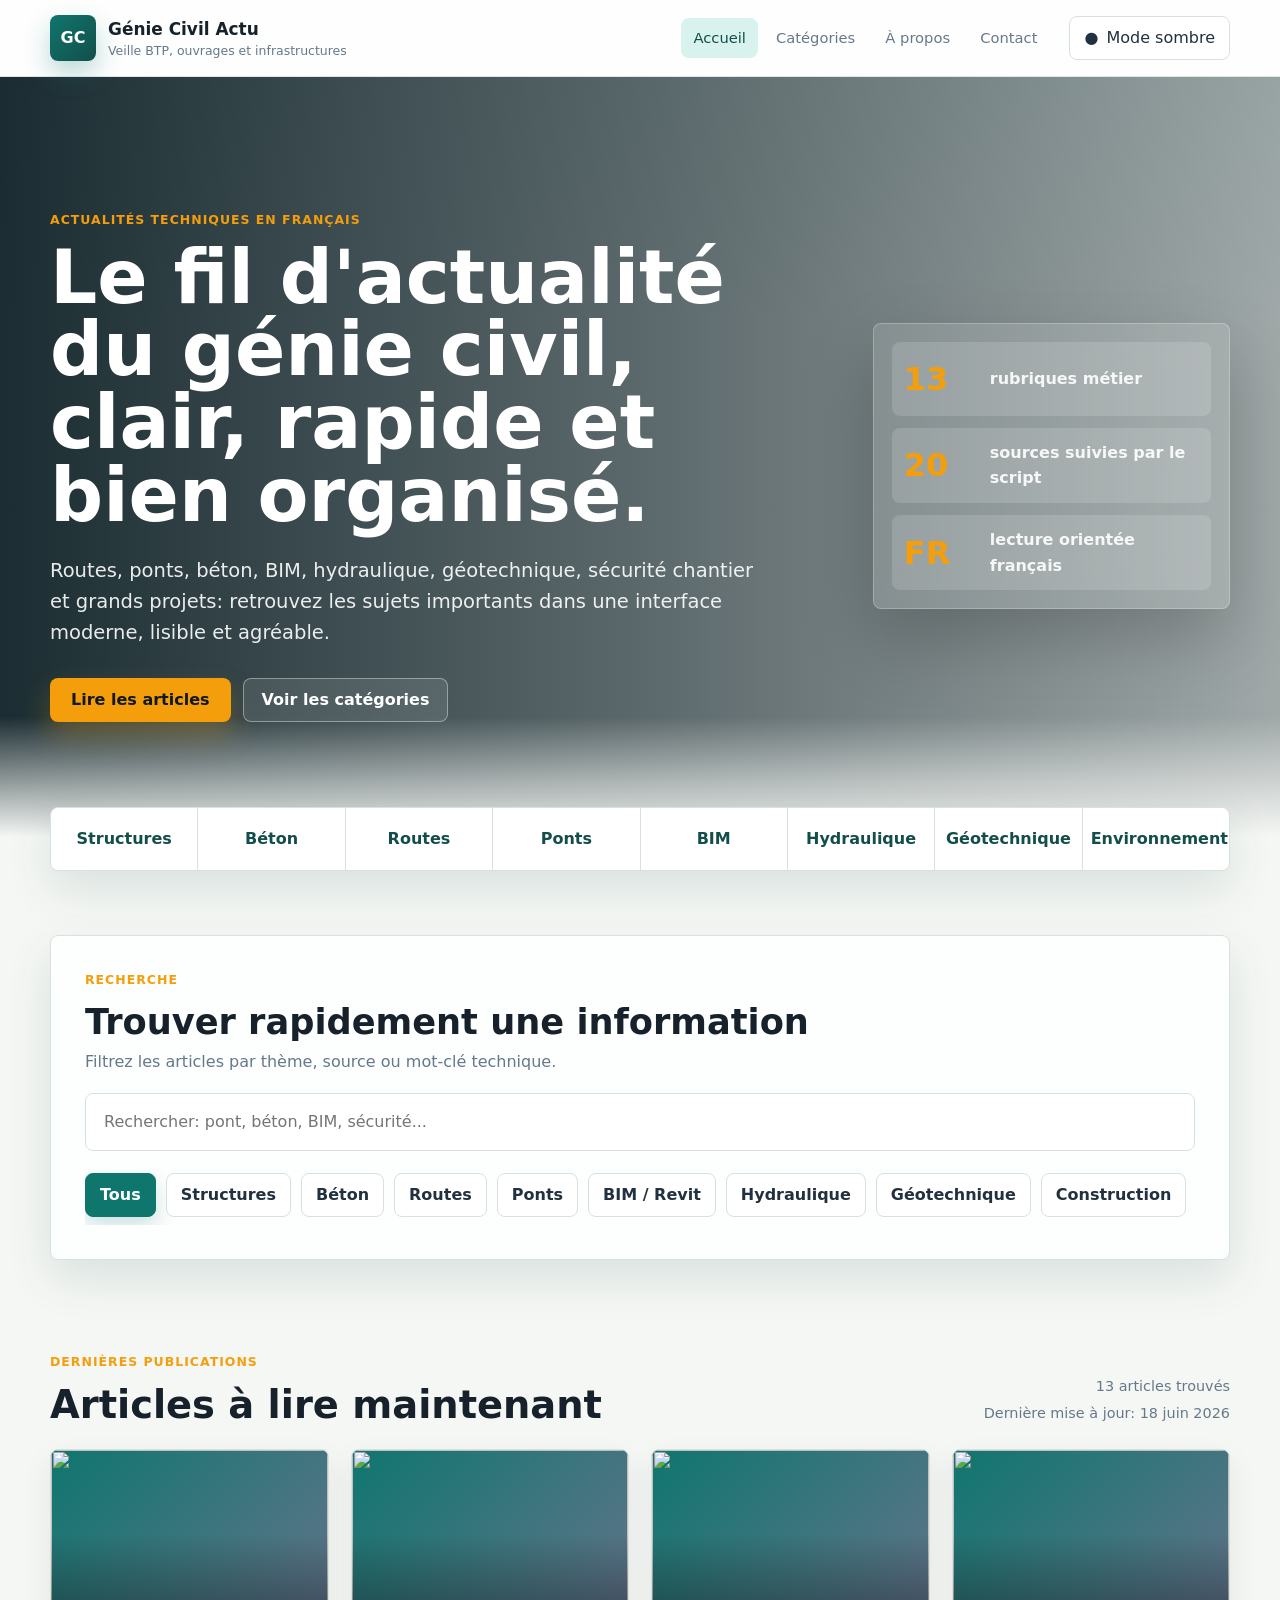
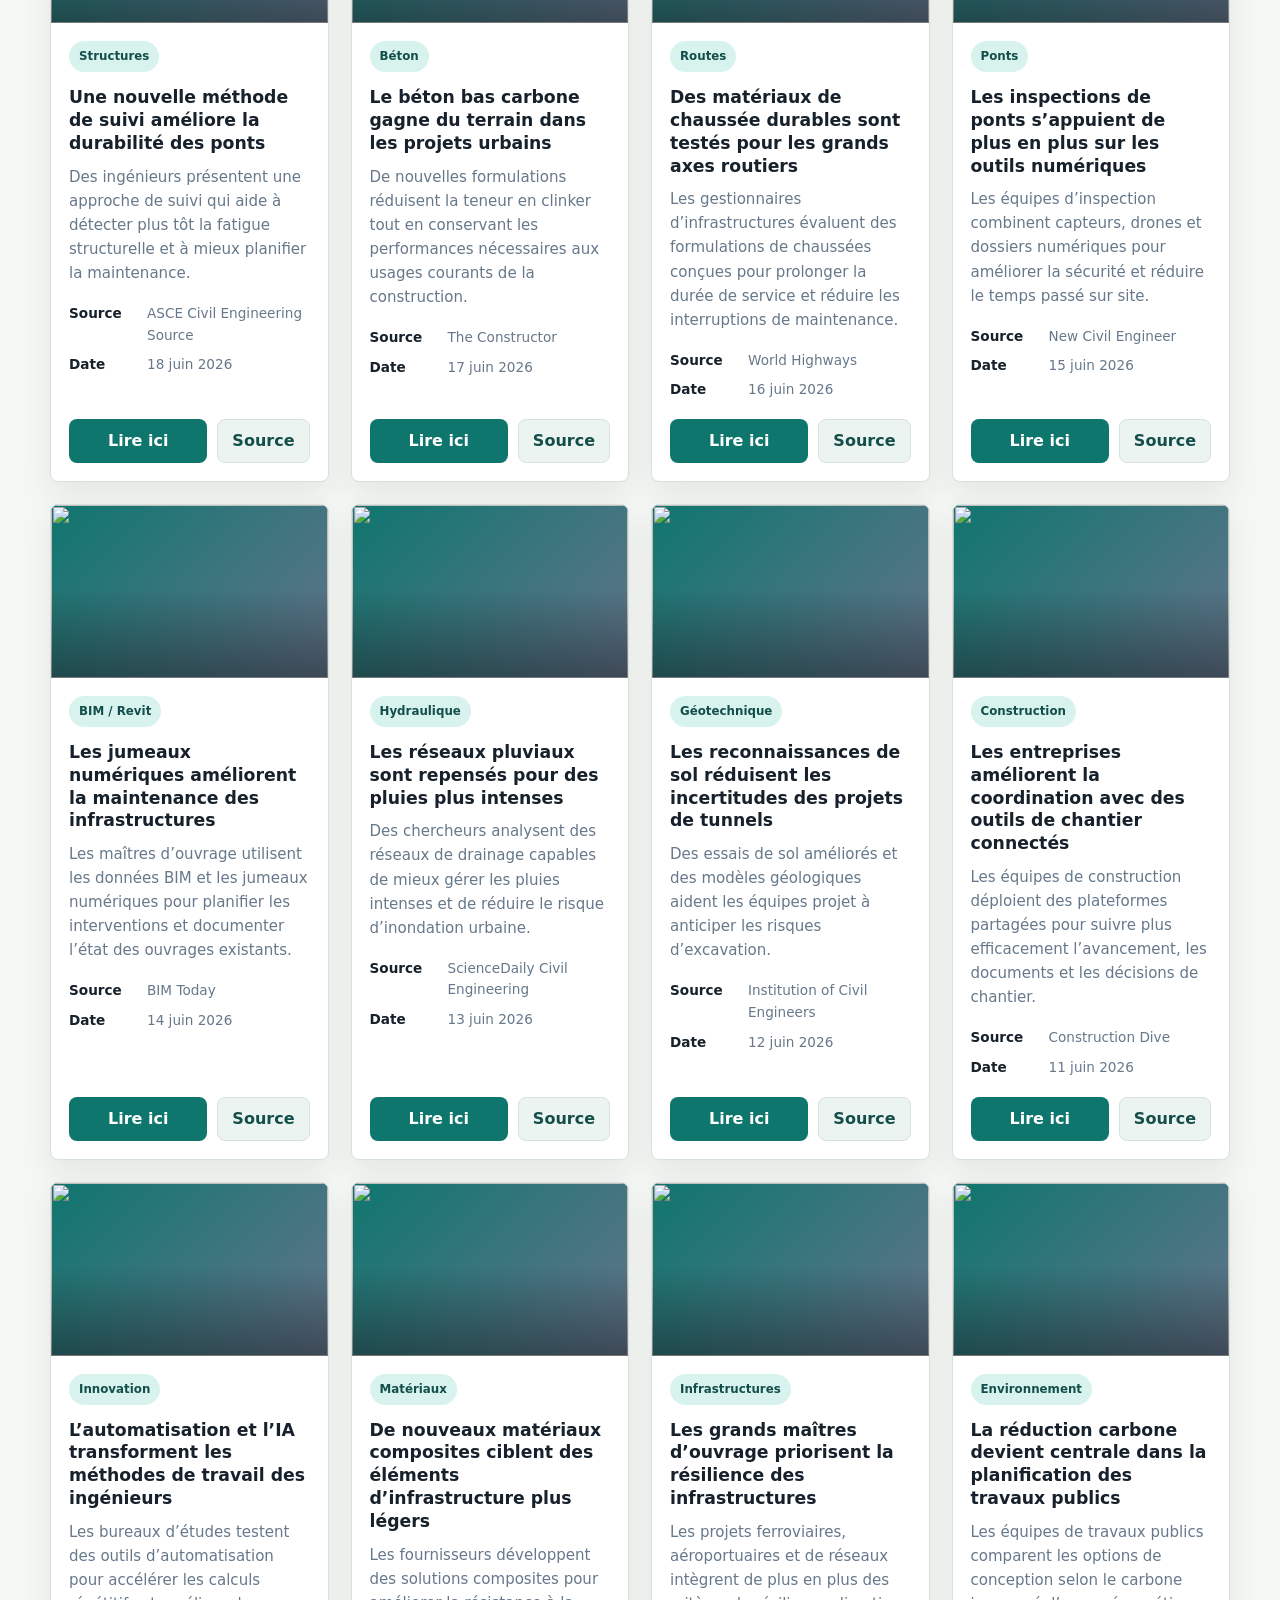
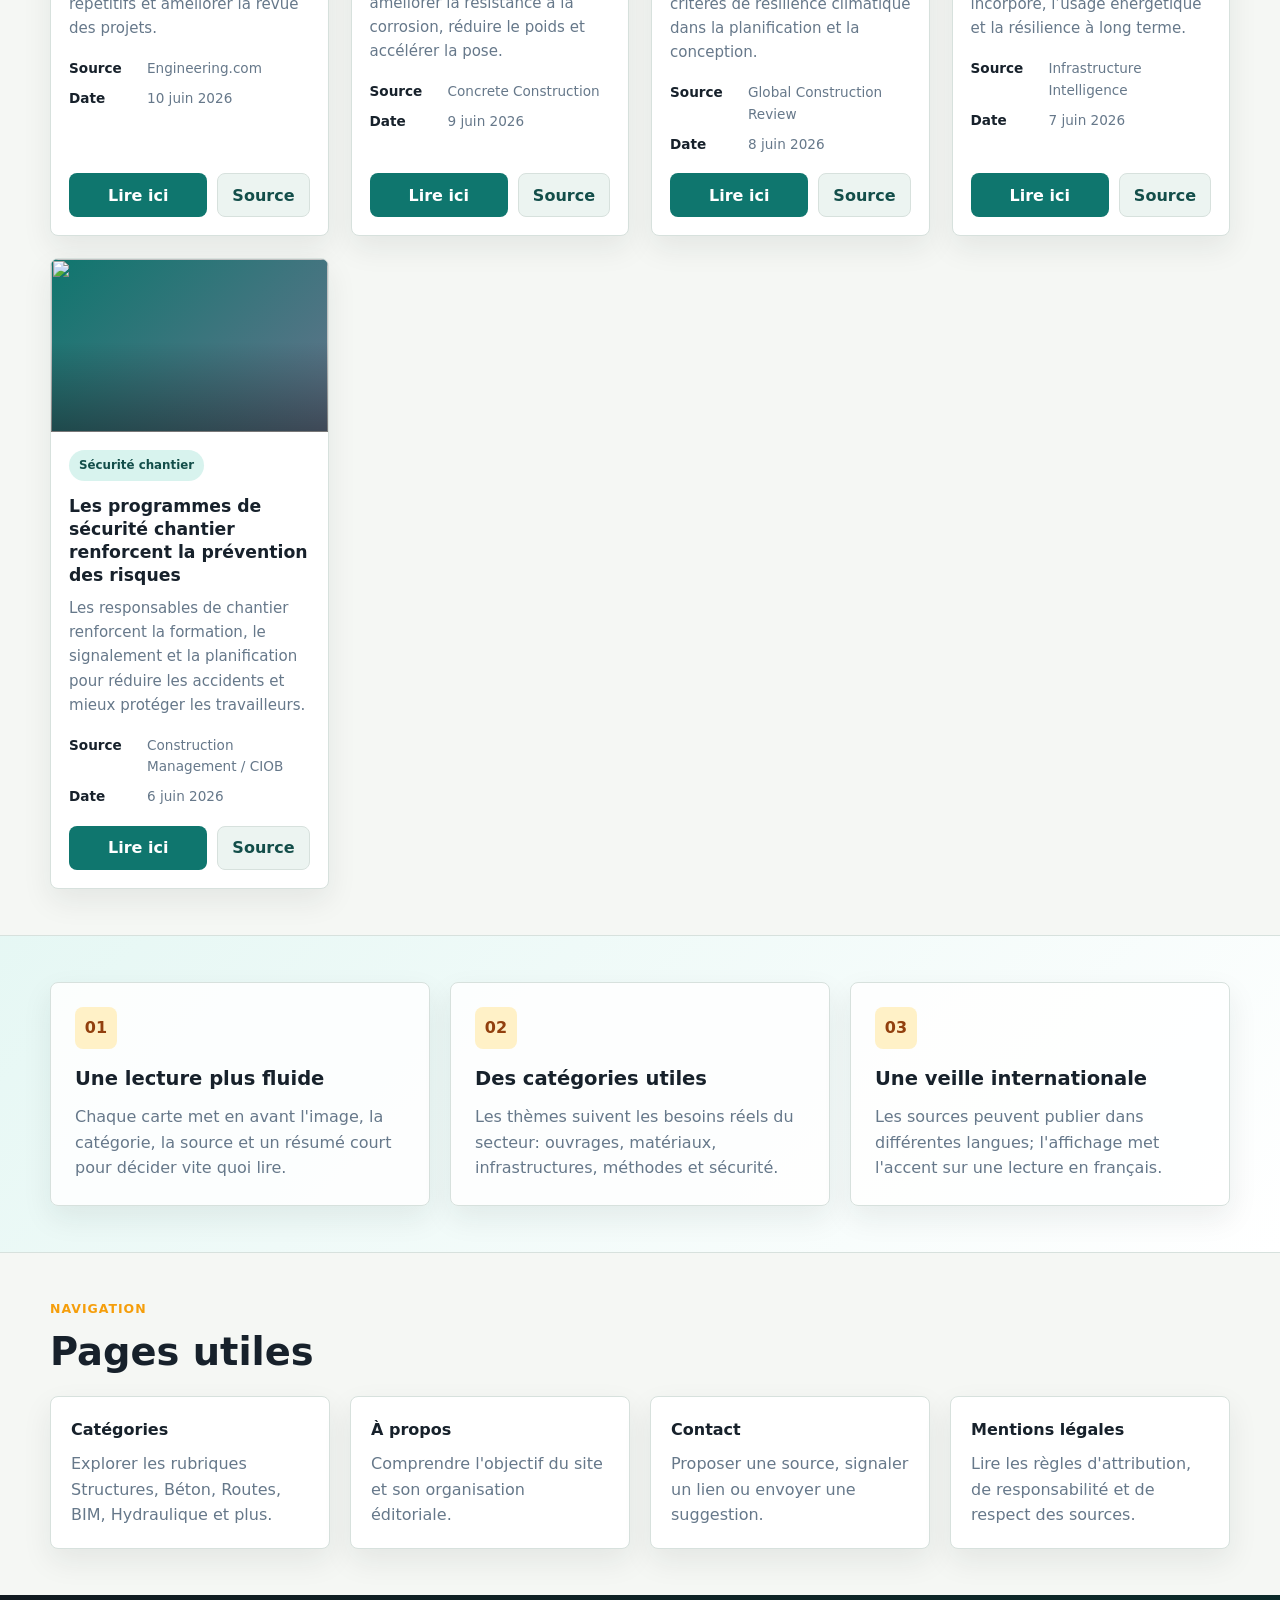
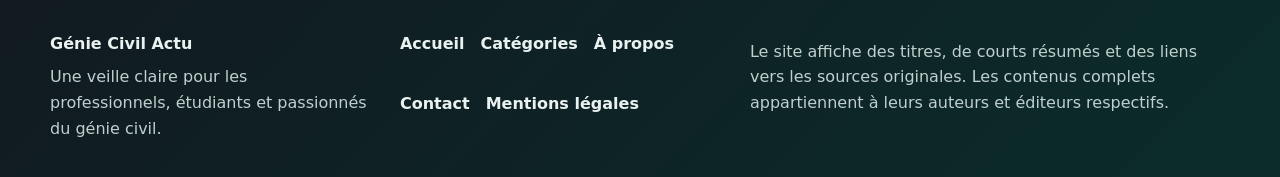
==== commit 7db40e14: "Embellir le site" ====
--- a/index.html
+++ b/index.html
@@ -4,9 +4,9 @@
   <meta charset="UTF-8">
   <meta name="viewport" content="width=device-width, initial-scale=1.0">
   <title>Génie Civil Actu - Actualités du génie civil et du BTP</title>
-  <meta name="description" content="Suivez les dernières actualités du génie civil, du BTP, des infrastructures, du béton, des routes, des ponts, de l’hydraulique, du BIM, de Revit, de la géotechnique et de la construction.">
-  <meta property="og:title" content="Génie Civil Actu - Actualités du génie civil et du BTP">
-  <meta property="og:description" content="Veille technique en génie civil, BTP, infrastructures, BIM, routes, ponts, béton, hydraulique et construction.">
+  <meta name="description" content="Actualités en français sur le génie civil, le BTP, les infrastructures, le béton, les routes, les ponts, le BIM, l'hydraulique et la construction.">
+  <meta property="og:title" content="Génie Civil Actu">
+  <meta property="og:description" content="Une veille moderne pour suivre les sujets importants du génie civil et du BTP.">
   <meta property="og:type" content="website">
   <meta property="og:locale" content="fr_FR">
   <link rel="stylesheet" href="style.css">
@@ -18,7 +18,7 @@
         <span class="brand-mark" aria-hidden="true">GC</span>
         <span>
           <strong>Génie Civil Actu</strong>
-          <small>Les dernières actualités du génie civil, du BTP et des infrastructures</small>
+          <small>Veille BTP, ouvrages et infrastructures</small>
         </span>
       </a>
 
@@ -29,33 +29,69 @@
         <a href="contact.html">Contact</a>
       </nav>
 
-      <button class="theme-toggle" id="themeToggle" type="button" aria-label="Activer le mode sombre">
-        <span aria-hidden="true" id="themeIcon">◐</span>
+      <button class="theme-toggle" id="themeToggle" type="button" aria-label="Changer le thème">
+        <span aria-hidden="true" id="themeIcon">●</span>
         <span id="themeText">Mode sombre</span>
       </button>
     </div>
   </header>
 
   <main id="accueil">
-    <section class="hero">
-      <div class="container hero-content">
-        <p class="eyebrow">Veille technique et innovation</p>
-        <h1>Actualités, innovations et veille technique pour les ingénieurs civils</h1>
-        <p class="hero-text">
-          Suivez les nouveautés du génie civil, du béton, des routes, des ponts, du BIM,
-          de l’hydraulique, de la géotechnique et de la construction.
-        </p>
-        <a class="primary-link" href="#actualites">Voir les actualités</a>
+    <section class="hero hero-home">
+      <div class="container hero-layout">
+        <div class="hero-copy">
+          <p class="eyebrow">Actualités techniques en français</p>
+          <h1>Le fil d'actualité du génie civil, clair, rapide et bien organisé.</h1>
+          <p class="hero-text">
+            Routes, ponts, béton, BIM, hydraulique, géotechnique, sécurité chantier et grands projets:
+            retrouvez les sujets importants dans une interface moderne, lisible et agréable.
+          </p>
+          <div class="hero-actions">
+            <a class="primary-link" href="#actualites">Lire les articles</a>
+            <a class="secondary-link" href="categories.html">Voir les catégories</a>
+          </div>
+        </div>
+
+        <div class="hero-panel" aria-label="Résumé du site">
+          <div class="metric">
+            <strong>13</strong>
+            <span>rubriques métier</span>
+          </div>
+          <div class="metric">
+            <strong>20</strong>
+            <span>sources suivies par le script</span>
+          </div>
+          <div class="metric">
+            <strong>FR</strong>
+            <span>lecture orientée français</span>
+          </div>
+        </div>
+      </div>
+    </section>
+
+    <section class="topic-strip" aria-label="Thèmes principaux">
+      <div class="container topic-grid">
+        <span>Structures</span>
+        <span>Béton</span>
+        <span>Routes</span>
+        <span>Ponts</span>
+        <span>BIM</span>
+        <span>Hydraulique</span>
+        <span>Géotechnique</span>
+        <span>Environnement</span>
       </div>
     </section>
 
     <section class="controls-section" aria-labelledby="filtersTitle">
-      <div class="container">
-        <h2 id="filtersTitle" class="section-title">Rechercher une actualité</h2>
-        <p class="section-intro">Utilisez la recherche et les filtres pour parcourir les thèmes clés du génie civil.</p>
+      <div class="container control-panel">
+        <div>
+          <p class="eyebrow">Recherche</p>
+          <h2 id="filtersTitle" class="section-title">Trouver rapidement une information</h2>
+          <p class="section-intro">Filtrez les articles par thème, source ou mot-clé technique.</p>
+        </div>
         <div class="search-row">
           <label class="sr-only" for="searchInput">Rechercher une actualité</label>
-          <input id="searchInput" class="search-input" type="search" placeholder="Rechercher une actualité, une source, une catégorie..." autocomplete="off">
+          <input id="searchInput" class="search-input" type="search" placeholder="Rechercher: pont, béton, BIM, sécurité..." autocomplete="off">
         </div>
         <div class="category-filters" id="categoryFilters" aria-label="Toutes les catégories"></div>
       </div>
@@ -66,11 +102,11 @@
         <div class="section-heading">
           <div>
             <p class="eyebrow">Dernières publications</p>
-            <h2 id="newsTitle">Actualités techniques</h2>
+            <h2 id="newsTitle">Articles à lire maintenant</h2>
           </div>
           <div class="meta-panel" aria-live="polite">
             <span id="articleCount">Chargement des actualités...</span>
-            <span id="lastUpdated">Dernière mise à jour : en cours</span>
+            <span id="lastUpdated">Dernière mise à jour: en cours</span>
           </div>
         </div>
 
@@ -79,29 +115,23 @@
       </div>
     </section>
 
-    <section class="info-band" id="innovations">
-      <div class="container info-grid">
-        <div>
-          <p class="eyebrow">Innovations</p>
-          <h2>Une veille claire pour suivre les tendances du secteur</h2>
-        </div>
-        <p>
-          Les articles sont classés par thème afin de suivre rapidement les sujets liés aux matériaux,
-          au BIM, aux ouvrages, aux routes, à l’environnement et à la sécurité chantier.
-        </p>
-      </div>
-    </section>
-
-    <section class="info-band muted" id="infrastructures">
-      <div class="container info-grid">
-        <div>
-          <p class="eyebrow">BTP et infrastructures</p>
-          <h2>Une base statique prête pour GitHub Pages</h2>
-        </div>
-        <p>
-          Le site lit un fichier JSON local généré automatiquement par GitHub Actions, sans backend,
-          sans base de données et sans système de connexion.
-        </p>
+    <section class="feature-band">
+      <div class="container feature-grid">
+        <article>
+          <span class="feature-icon" aria-hidden="true">01</span>
+          <h2>Une lecture plus fluide</h2>
+          <p>Chaque carte met en avant l'image, la catégorie, la source et un résumé court pour décider vite quoi lire.</p>
+        </article>
+        <article>
+          <span class="feature-icon" aria-hidden="true">02</span>
+          <h2>Des catégories utiles</h2>
+          <p>Les thèmes suivent les besoins réels du secteur: ouvrages, matériaux, infrastructures, méthodes et sécurité.</p>
+        </article>
+        <article>
+          <span class="feature-icon" aria-hidden="true">03</span>
+          <h2>Une veille internationale</h2>
+          <p>Les sources peuvent publier dans différentes langues; l'affichage met l'accent sur une lecture en français.</p>
+        </article>
       </div>
     </section>
 
@@ -120,7 +150,7 @@
           </a>
           <a class="link-card" href="a-propos.html">
             <strong>À propos</strong>
-            <span>Comprendre l’objectif du site et son fonctionnement sans backend.</span>
+            <span>Comprendre l'objectif du site et son organisation éditoriale.</span>
           </a>
           <a class="link-card" href="contact.html">
             <strong>Contact</strong>
@@ -128,7 +158,7 @@
           </a>
           <a class="link-card" href="mentions-legales.html">
             <strong>Mentions légales</strong>
-            <span>Lire les règles d’attribution, de responsabilité et de respect des sources.</span>
+            <span>Lire les règles d'attribution, de responsabilité et de respect des sources.</span>
           </a>
         </div>
       </div>
@@ -139,7 +169,7 @@
     <div class="container footer-grid">
       <div>
         <strong>Génie Civil Actu</strong>
-        <p>Site statique alimenté automatiquement par GitHub Actions.</p>
+        <p>Une veille claire pour les professionnels, étudiants et passionnés du génie civil.</p>
       </div>
       <nav class="footer-links" aria-label="Liens du pied de page">
         <a href="index.html">Accueil</a>
@@ -149,8 +179,8 @@
         <a href="mentions-legales.html">Mentions légales</a>
       </nav>
       <p>
-        Ce site affiche uniquement des titres, de courts résumés et des liens vers les sources originales.
-        Les articles complets, images et contenus appartiennent à leurs auteurs et éditeurs respectifs.
+        Le site affiche des titres, de courts résumés et des liens vers les sources originales.
+        Les contenus complets appartiennent à leurs auteurs et éditeurs respectifs.
       </p>
     </div>
   </footer>
@@ -172,8 +202,10 @@
             <dd class="date"></dd>
           </div>
         </dl>
-        <a class="read-link" target="_blank" rel="noopener noreferrer">Lire l’article original</a>
-        <button class="reader-button" type="button">Lire dans le site</button>
+        <div class="card-actions">
+          <button class="reader-button" type="button">Lire ici</button>
+          <a class="read-link" target="_blank" rel="noopener noreferrer">Source</a>
+        </div>
       </div>
     </article>
   </template>
@@ -194,7 +226,7 @@
       <div class="reader-frame-wrap">
         <iframe id="readerFrame" title="Article original intégré" loading="lazy" referrerpolicy="no-referrer"></iframe>
         <div class="reader-frame-note">
-          Si l’éditeur bloque l’affichage intégré, utilisez le bouton vers la source originale.
+          Si l'éditeur bloque l'affichage intégré, utilisez le lien vers la source.
         </div>
       </div>
       <a class="read-link reader-source-link" id="readerSourceLink" target="_blank" rel="noopener noreferrer">Lire à la source</a>
--- a/style.css
+++ b/style.css
@@ -1,27 +1,39 @@
 :root {
-  --color-primary: #123B63;
-  --color-primary-soft: #DDEAF4;
-  --color-bg: #EEF2F5;
+  --color-primary: #0F766E;
+  --color-primary-strong: #134E4A;
+  --color-primary-soft: #D8F3EE;
+  --color-accent: #F59E0B;
+  --color-accent-soft: #FFF1C7;
+  --color-ink: #17212B;
+  --color-text: #22313F;
+  --color-muted: #66788A;
+  --color-bg: #F5F7F4;
   --color-surface: #FFFFFF;
-  --color-text: #1F2933;
-  --color-muted: #617282;
-  --color-accent: #F5A623;
-  --color-border: #D6DEE6;
-  --color-dark: #111827;
-  --shadow-soft: 0 16px 40px rgba(17, 24, 39, 0.08);
+  --color-surface-2: #ECF4F1;
+  --color-border: #D7E1DD;
+  --color-dark: #111A20;
+  --shadow-soft: 0 18px 46px rgba(19, 78, 74, 0.12);
+  --shadow-card: 0 12px 30px rgba(23, 33, 43, 0.08);
   --radius: 8px;
   --container: 1180px;
 }
 
 [data-theme="dark"] {
-  --color-primary: #8EC5F4;
-  --color-primary-soft: #173047;
-  --color-bg: #111827;
-  --color-surface: #182231;
-  --color-text: #F3F6FA;
-  --color-muted: #A8B4C2;
-  --color-border: #2D3A4B;
-  --shadow-soft: 0 16px 40px rgba(0, 0, 0, 0.28);
+  --color-primary: #5EEAD4;
+  --color-primary-strong: #99F6E4;
+  --color-primary-soft: #143A38;
+  --color-accent: #FBBF24;
+  --color-accent-soft: #3A2D12;
+  --color-ink: #F8FAFC;
+  --color-text: #E6EEF5;
+  --color-muted: #AAB8C5;
+  --color-bg: #101820;
+  --color-surface: #16232B;
+  --color-surface-2: #1C2D34;
+  --color-border: #29404A;
+  --color-dark: #0B1116;
+  --shadow-soft: 0 20px 48px rgba(0, 0, 0, 0.24);
+  --shadow-card: 0 14px 34px rgba(0, 0, 0, 0.24);
 }
 
 * {
@@ -34,10 +46,10 @@
 
 body {
   margin: 0;
-  font-family: Arial, Helvetica, sans-serif;
+  font-family: Inter, ui-sans-serif, system-ui, -apple-system, BlinkMacSystemFont, "Segoe UI", Arial, sans-serif;
   background:
-    radial-gradient(circle at top left, color-mix(in srgb, var(--color-accent) 16%, transparent), transparent 32rem),
-    linear-gradient(180deg, var(--color-bg), color-mix(in srgb, var(--color-bg) 82%, var(--color-surface)));
+    linear-gradient(180deg, rgba(15, 118, 110, 0.07), transparent 320px),
+    var(--color-bg);
   color: var(--color-text);
   line-height: 1.6;
   transition: background-color 180ms ease, color 180ms ease;
@@ -57,7 +69,9 @@
 }
 
 button,
-input {
+input,
+select,
+textarea {
   font: inherit;
 }
 
@@ -82,9 +96,9 @@
   position: sticky;
   top: 0;
   z-index: 20;
-  background: color-mix(in srgb, var(--color-surface) 92%, transparent);
-  border-bottom: 1px solid var(--color-border);
-  backdrop-filter: blur(16px);
+  background: color-mix(in srgb, var(--color-surface) 90%, transparent);
+  border-bottom: 1px solid color-mix(in srgb, var(--color-border) 78%, transparent);
+  backdrop-filter: blur(18px);
 }
 
 .header-grid {
@@ -105,18 +119,21 @@
 .brand-mark {
   display: grid;
   place-items: center;
-  width: 44px;
-  height: 44px;
-  border-radius: var(--radius);
-  background: var(--color-primary);
+  width: 46px;
+  height: 46px;
+  border-radius: var(--radius);
+  background:
+    linear-gradient(135deg, var(--color-primary), var(--color-primary-strong));
   color: #FFFFFF;
-  font-weight: 800;
+  font-weight: 900;
   letter-spacing: 0;
+  box-shadow: 0 12px 26px rgba(15, 118, 110, 0.28);
 }
 
 .brand strong {
   display: block;
-  font-size: 1.05rem;
+  color: var(--color-ink);
+  font-size: 1.06rem;
 }
 
 .brand small {
@@ -128,35 +145,40 @@
 
 .main-nav {
   display: flex;
-  gap: 18px;
+  align-items: center;
+  gap: 6px;
+  color: var(--color-muted);
   font-size: 0.92rem;
-  color: var(--color-muted);
 }
 
 .main-nav a {
+  min-height: 40px;
+  display: inline-flex;
+  align-items: center;
+  padding: 0 12px;
+  border-radius: var(--radius);
   text-decoration: none;
-}
-
-.main-nav a[aria-current="page"] {
-  color: var(--color-primary);
-  font-weight: 800;
-}
-
+  transition: background-color 160ms ease, color 160ms ease;
+}
+
+.main-nav a[aria-current="page"],
 .main-nav a:hover,
 .main-nav a:focus-visible {
-  color: var(--color-primary);
+  background: var(--color-primary-soft);
+  color: var(--color-primary-strong);
 }
 
 .theme-toggle,
 .primary-link,
+.secondary-link,
 .read-link,
 .retry-button,
-.chip {
+.chip,
+.reader-button {
   min-height: 44px;
   border-radius: var(--radius);
-  border: 1px solid var(--color-border);
   cursor: pointer;
-  transition: transform 160ms ease, border-color 160ms ease, background-color 160ms ease;
+  transition: transform 160ms ease, border-color 160ms ease, background-color 160ms ease, box-shadow 160ms ease;
 }
 
 .theme-toggle {
@@ -165,106 +187,223 @@
   justify-content: center;
   gap: 8px;
   padding: 0 14px;
+  border: 1px solid var(--color-border);
   background: var(--color-surface);
   color: var(--color-text);
 }
 
 .theme-toggle:hover,
 .primary-link:hover,
+.secondary-link:hover,
 .read-link:hover,
 .retry-button:hover,
-.chip:hover {
+.chip:hover,
+.reader-button:hover {
   transform: translateY(-1px);
 }
 
 .hero {
+  color: #FFFFFF;
+  isolation: isolate;
+}
+
+.hero-home {
+  position: relative;
+  min-height: min(760px, calc(100vh - 76px));
+  display: grid;
+  align-items: center;
+  overflow: hidden;
   background:
-    linear-gradient(110deg, rgba(18, 59, 99, 0.95), rgba(17, 24, 39, 0.82)),
-    repeating-linear-gradient(135deg, rgba(255,255,255,0.12) 0 2px, transparent 2px 24px);
-  color: #FFFFFF;
-  padding: clamp(72px, 10vw, 132px) 0 clamp(48px, 7vw, 84px);
-}
-
-.hero-content {
-  max-width: 850px;
+    linear-gradient(90deg, rgba(9, 28, 34, 0.92), rgba(9, 28, 34, 0.64) 52%, rgba(9, 28, 34, 0.36)),
+    url("https://images.unsplash.com/photo-1503387762-592deb58ef4e?auto=format&fit=crop&w=1800&q=82") center / cover;
+}
+
+.hero-home::after {
+  content: "";
+  position: absolute;
+  inset: auto 0 0;
+  height: 120px;
+  background: linear-gradient(180deg, transparent, var(--color-bg));
+  z-index: -1;
+}
+
+.hero-layout {
+  display: grid;
+  grid-template-columns: minmax(0, 1.15fr) minmax(280px, 0.55fr);
+  gap: clamp(28px, 6vw, 76px);
+  align-items: center;
+  padding: clamp(72px, 10vw, 130px) 0 clamp(66px, 9vw, 110px);
+}
+
+.hero-copy {
+  max-width: 820px;
 }
 
 .eyebrow {
-  margin: 0 0 10px;
+  margin: 0 0 12px;
   color: var(--color-accent);
-  font-size: 0.82rem;
-  font-weight: 800;
+  font-size: 0.78rem;
+  font-weight: 900;
   letter-spacing: 0.08em;
   text-transform: uppercase;
 }
 
-.hero h1 {
-  max-width: 820px;
+.hero h1,
+.page-hero h1 {
   margin: 0;
-  font-size: clamp(2.05rem, 5vw, 4rem);
-  line-height: 1.04;
+  color: #FFFFFF;
+  font-size: clamp(2.35rem, 5.8vw, 5rem);
+  line-height: 0.98;
 }
 
 .hero-text {
   max-width: 720px;
   margin: 22px 0 30px;
   color: rgba(255, 255, 255, 0.9);
-  font-size: clamp(1rem, 2vw, 1.2rem);
+  font-size: clamp(1.02rem, 2vw, 1.22rem);
+}
+
+.hero-actions {
+  display: flex;
+  flex-wrap: wrap;
+  gap: 12px;
 }
 
 .primary-link,
+.secondary-link,
 .read-link,
 .retry-button {
   display: inline-flex;
   align-items: center;
   justify-content: center;
   text-decoration: none;
-  font-weight: 800;
+  font-weight: 900;
 }
 
 .primary-link {
   padding: 0 20px;
+  border: 1px solid transparent;
   background: var(--color-accent);
-  color: #111827;
-  border-color: transparent;
+  color: #101820;
+  box-shadow: 0 14px 28px rgba(245, 158, 11, 0.25);
+}
+
+.secondary-link {
+  padding: 0 18px;
+  border: 1px solid rgba(255, 255, 255, 0.38);
+  background: rgba(255, 255, 255, 0.10);
+  color: #FFFFFF;
+  backdrop-filter: blur(10px);
+}
+
+.hero-panel {
+  display: grid;
+  gap: 12px;
+  padding: 18px;
+  border: 1px solid rgba(255, 255, 255, 0.24);
+  border-radius: var(--radius);
+  background: rgba(255, 255, 255, 0.12);
+  backdrop-filter: blur(18px);
+  box-shadow: 0 30px 70px rgba(0, 0, 0, 0.22);
+}
+
+.metric {
+  display: grid;
+  grid-template-columns: 72px 1fr;
+  align-items: center;
+  gap: 14px;
+  min-height: 74px;
+  padding: 12px;
+  border-radius: var(--radius);
+  background: rgba(255, 255, 255, 0.14);
+}
+
+.metric strong {
+  color: var(--color-accent);
+  font-size: 2rem;
+  line-height: 1;
+}
+
+.metric span {
+  color: rgba(255, 255, 255, 0.9);
+  font-weight: 800;
+}
+
+.topic-strip {
+  transform: translateY(-30px);
+  margin-bottom: -12px;
+}
+
+.topic-grid {
+  display: grid;
+  grid-template-columns: repeat(8, minmax(0, 1fr));
+  gap: 1px;
+  overflow: hidden;
+  border: 1px solid var(--color-border);
+  border-radius: var(--radius);
+  background: var(--color-border);
+  box-shadow: var(--shadow-soft);
+}
+
+.topic-grid span {
+  display: grid;
+  place-items: center;
+  min-height: 62px;
+  padding: 8px;
+  background: var(--color-surface);
+  color: var(--color-primary-strong);
+  font-weight: 900;
+  text-align: center;
 }
 
 .controls-section,
 .news-section,
-.info-band,
+.feature-band,
 .quick-links,
 .page-section {
-  padding: 42px 0;
+  padding: 46px 0;
+}
+
+.control-panel {
+  display: grid;
+  gap: 18px;
+  padding: clamp(20px, 4vw, 34px);
+  border: 1px solid var(--color-border);
+  border-radius: var(--radius);
+  background: color-mix(in srgb, var(--color-surface) 94%, var(--color-primary-soft));
+  box-shadow: var(--shadow-soft);
 }
 
 .section-title {
-  margin: 0 0 16px;
-  font-size: clamp(1.3rem, 3vw, 1.8rem);
+  margin: 0 0 8px;
+  color: var(--color-ink);
+  font-size: clamp(1.45rem, 3vw, 2.2rem);
+  line-height: 1.12;
 }
 
 .section-intro {
   max-width: 760px;
-  margin: -6px 0 18px;
+  margin: 0;
   color: var(--color-muted);
 }
 
 .search-row {
-  margin-bottom: 18px;
+  margin: 0;
 }
 
 .search-input {
   width: 100%;
-  min-height: 54px;
+  min-height: 58px;
   padding: 0 18px;
   border: 1px solid var(--color-border);
   border-radius: var(--radius);
   background: var(--color-surface);
   color: var(--color-text);
-  box-shadow: var(--shadow-soft);
+  box-shadow: inset 0 1px 0 rgba(255, 255, 255, 0.6);
 }
 
 .search-input:focus {
-  outline: 3px solid color-mix(in srgb, var(--color-accent) 35%, transparent);
+  outline: 3px solid color-mix(in srgb, var(--color-accent) 38%, transparent);
   border-color: var(--color-accent);
 }
 
@@ -272,15 +411,17 @@
   display: flex;
   gap: 10px;
   overflow-x: auto;
-  padding: 4px 0 12px;
+  padding: 4px 0 8px;
   scrollbar-width: thin;
 }
 
 .chip {
   flex: 0 0 auto;
   padding: 0 14px;
+  border: 1px solid var(--color-border);
   background: var(--color-surface);
   color: var(--color-text);
+  font-weight: 800;
   white-space: nowrap;
 }
 
@@ -288,6 +429,7 @@
   background: var(--color-primary);
   border-color: var(--color-primary);
   color: #FFFFFF;
+  box-shadow: 0 10px 22px rgba(15, 118, 110, 0.2);
 }
 
 .section-heading {
@@ -295,12 +437,14 @@
   justify-content: space-between;
   align-items: end;
   gap: 24px;
-  margin-bottom: 22px;
+  margin-bottom: 24px;
 }
 
 .section-heading h2 {
   margin: 0;
-  font-size: clamp(1.5rem, 3vw, 2.15rem);
+  color: var(--color-ink);
+  font-size: clamp(1.65rem, 3vw, 2.55rem);
+  line-height: 1.08;
 }
 
 .meta-panel {
@@ -312,7 +456,7 @@
 }
 
 .status-box {
-  padding: 18px;
+  padding: 20px;
   border: 1px dashed var(--color-border);
   border-radius: var(--radius);
   background: var(--color-surface);
@@ -326,15 +470,15 @@
 .retry-button {
   margin-top: 12px;
   padding: 0 16px;
+  border: 1px solid var(--color-primary);
   background: var(--color-primary);
   color: #FFFFFF;
-  border-color: var(--color-primary);
 }
 
 .news-grid {
   display: grid;
-  grid-template-columns: repeat(auto-fit, minmax(min(100%, 260px), 1fr));
-  gap: 18px;
+  grid-template-columns: repeat(auto-fit, minmax(min(100%, 280px), 1fr));
+  gap: 22px;
 }
 
 @media (min-width: 1240px) {
@@ -344,6 +488,7 @@
 }
 
 .news-card {
+  position: relative;
   display: flex;
   flex-direction: column;
   min-height: 100%;
@@ -351,15 +496,45 @@
   border: 1px solid var(--color-border);
   border-radius: var(--radius);
   background: var(--color-surface);
-  box-shadow: var(--shadow-soft);
+  box-shadow: var(--shadow-card);
+  transition: transform 180ms ease, box-shadow 180ms ease, border-color 180ms ease;
+}
+
+.news-card:hover {
+  transform: translateY(-4px);
+  border-color: color-mix(in srgb, var(--color-primary) 52%, var(--color-border));
+  box-shadow: 0 22px 44px rgba(23, 33, 43, 0.13);
 }
 
 .card-media {
-  min-height: 150px;
+  position: relative;
+  min-height: 170px;
+  aspect-ratio: 16 / 10;
+  overflow: hidden;
   background:
-    linear-gradient(135deg, color-mix(in srgb, var(--color-primary) 70%, #FFFFFF), #7C8B98),
-    repeating-linear-gradient(90deg, rgba(255,255,255,0.2) 0 1px, transparent 1px 18px);
+    linear-gradient(135deg, var(--color-primary), #64748B),
+    repeating-linear-gradient(90deg, rgba(255,255,255,0.18) 0 1px, transparent 1px 18px);
   color: #FFFFFF;
+}
+
+.card-media::after {
+  content: "";
+  position: absolute;
+  inset: auto 0 0;
+  height: 52%;
+  background: linear-gradient(180deg, transparent, rgba(0, 0, 0, 0.38));
+  pointer-events: none;
+}
+
+.card-media img {
+  width: 100%;
+  height: 100%;
+  object-fit: cover;
+  transition: transform 240ms ease;
+}
+
+.news-card:hover .card-media img {
+  transform: scale(1.04);
 }
 
 .placeholder-media {
@@ -367,7 +542,7 @@
   place-items: center;
   padding: 20px;
   text-align: center;
-  font-weight: 800;
+  font-weight: 900;
 }
 
 .card-content {
@@ -379,18 +554,19 @@
 
 .badge {
   align-self: flex-start;
-  padding: 5px 10px;
+  padding: 6px 10px;
   border-radius: 999px;
   background: var(--color-primary-soft);
-  color: var(--color-primary);
-  font-size: 0.76rem;
-  font-weight: 800;
+  color: var(--color-primary-strong);
+  font-size: 0.74rem;
+  font-weight: 900;
 }
 
 .news-card h3 {
   margin: 14px 0 10px;
+  color: var(--color-ink);
   font-size: 1.08rem;
-  line-height: 1.35;
+  line-height: 1.32;
 }
 
 .summary {
@@ -404,52 +580,277 @@
   gap: 8px;
   margin: 18px 0;
   color: var(--color-muted);
-  font-size: 0.86rem;
+  font-size: 0.85rem;
 }
 
 .article-meta div {
   display: grid;
-  grid-template-columns: 70px 1fr;
+  grid-template-columns: 68px 1fr;
   gap: 10px;
 }
 
 .article-meta dt {
-  font-weight: 800;
-  color: var(--color-text);
+  font-weight: 900;
+  color: var(--color-ink);
 }
 
 .article-meta dd {
   margin: 0;
 }
 
-.read-link {
+.card-actions {
+  display: grid;
+  grid-template-columns: 1fr auto;
+  gap: 10px;
   margin-top: auto;
-  padding: 0 14px;
-  background: var(--color-primary);
-  color: #FFFFFF;
-  border-color: var(--color-primary);
-  text-align: center;
-}
-
+}
+
+.read-link,
 .reader-button {
   display: inline-flex;
   align-items: center;
   justify-content: center;
-  min-height: 44px;
-  margin-top: 10px;
-  border: 1px solid color-mix(in srgb, var(--color-accent) 80%, var(--color-border));
-  border-radius: var(--radius);
-  background: var(--color-accent);
-  color: #111827;
-  font-weight: 800;
-  cursor: pointer;
-  transition: transform 160ms ease, filter 160ms ease;
-}
-
-.reader-button:hover,
-.reader-button:focus-visible {
-  transform: translateY(-1px);
-  filter: brightness(1.03);
+  padding: 0 14px;
+  text-align: center;
+  text-decoration: none;
+  font-weight: 900;
+}
+
+.read-link {
+  border: 1px solid var(--color-border);
+  background: var(--color-surface-2);
+  color: var(--color-primary-strong);
+}
+
+.reader-button {
+  border: 1px solid transparent;
+  background: var(--color-primary);
+  color: #FFFFFF;
+}
+
+.feature-band {
+  background:
+    linear-gradient(135deg, color-mix(in srgb, var(--color-primary-soft) 65%, var(--color-surface)), var(--color-surface));
+  border-block: 1px solid var(--color-border);
+}
+
+.feature-grid {
+  display: grid;
+  grid-template-columns: repeat(3, 1fr);
+  gap: 20px;
+}
+
+.feature-grid article {
+  padding: 24px;
+  border: 1px solid var(--color-border);
+  border-radius: var(--radius);
+  background: color-mix(in srgb, var(--color-surface) 86%, transparent);
+  box-shadow: var(--shadow-card);
+}
+
+.feature-icon,
+.category-card span {
+  display: inline-grid;
+  place-items: center;
+  width: 42px;
+  height: 42px;
+  margin-bottom: 14px;
+  border-radius: var(--radius);
+  background: var(--color-accent-soft);
+  color: #92400E;
+  font-weight: 900;
+}
+
+.feature-grid h2 {
+  margin: 0 0 10px;
+  color: var(--color-ink);
+  font-size: 1.22rem;
+}
+
+.feature-grid p {
+  margin: 0;
+  color: var(--color-muted);
+}
+
+.page-hero {
+  padding: clamp(62px, 9vw, 112px) 0;
+  background:
+    linear-gradient(90deg, rgba(9, 28, 34, 0.9), rgba(9, 28, 34, 0.58)),
+    url("https://images.unsplash.com/photo-1581094794329-c8112a89af12?auto=format&fit=crop&w=1800&q=82") center / cover;
+  color: #FFFFFF;
+}
+
+.categories-hero {
+  background:
+    linear-gradient(90deg, rgba(9, 28, 34, 0.9), rgba(9, 28, 34, 0.56)),
+    url("https://images.unsplash.com/photo-1541888946425-d81bb19240f5?auto=format&fit=crop&w=1800&q=82") center / cover;
+}
+
+.about-hero {
+  background:
+    linear-gradient(90deg, rgba(9, 28, 34, 0.9), rgba(9, 28, 34, 0.56)),
+    url("https://images.unsplash.com/photo-1600607687920-4e2a09cf159d?auto=format&fit=crop&w=1800&q=82") center / cover;
+}
+
+.contact-hero {
+  background:
+    linear-gradient(90deg, rgba(9, 28, 34, 0.9), rgba(9, 28, 34, 0.56)),
+    url("https://images.unsplash.com/photo-1454165804606-c3d57bc86b40?auto=format&fit=crop&w=1800&q=82") center / cover;
+}
+
+.legal-hero {
+  background:
+    linear-gradient(90deg, rgba(9, 28, 34, 0.9), rgba(9, 28, 34, 0.56)),
+    url("https://images.unsplash.com/photo-1450101499163-c8848c66ca85?auto=format&fit=crop&w=1800&q=82") center / cover;
+}
+
+.page-hero h1 {
+  max-width: 820px;
+  font-size: clamp(2.1rem, 4.4vw, 4rem);
+}
+
+.page-hero p:not(.eyebrow) {
+  max-width: 760px;
+  margin: 18px 0 0;
+  color: rgba(255, 255, 255, 0.9);
+  font-size: 1.05rem;
+}
+
+.content-grid,
+.link-grid,
+.category-page-grid {
+  display: grid;
+  grid-template-columns: repeat(auto-fit, minmax(min(100%, 260px), 1fr));
+  gap: 20px;
+}
+
+.content-card,
+.link-card,
+.category-card,
+.contact-panel {
+  border: 1px solid var(--color-border);
+  border-radius: var(--radius);
+  background: var(--color-surface);
+  box-shadow: var(--shadow-card);
+}
+
+.content-card,
+.category-card,
+.contact-panel {
+  padding: 24px;
+}
+
+.featured-card,
+.contact-highlight {
+  background:
+    linear-gradient(135deg, color-mix(in srgb, var(--color-primary-soft) 72%, var(--color-surface)), var(--color-surface));
+}
+
+.content-card h2,
+.category-card h2,
+.contact-panel h2 {
+  margin: 0 0 10px;
+  color: var(--color-ink);
+  font-size: 1.24rem;
+}
+
+.content-card p,
+.category-card p,
+.contact-panel p {
+  margin: 0;
+  color: var(--color-muted);
+}
+
+.link-card {
+  display: grid;
+  gap: 8px;
+  padding: 20px;
+  color: var(--color-text);
+  text-decoration: none;
+  transition: transform 160ms ease, border-color 160ms ease, box-shadow 160ms ease;
+}
+
+.link-card:hover,
+.link-card:focus-visible {
+  transform: translateY(-3px);
+  border-color: var(--color-primary);
+  box-shadow: var(--shadow-soft);
+}
+
+.link-card strong {
+  color: var(--color-ink);
+}
+
+.link-card span {
+  color: var(--color-muted);
+}
+
+.contact-layout {
+  display: grid;
+  grid-template-columns: minmax(0, 0.85fr) minmax(0, 1.15fr);
+  gap: 22px;
+  align-items: start;
+}
+
+.contact-list {
+  display: grid;
+  gap: 10px;
+  margin-top: 18px;
+}
+
+.contact-list span {
+  display: inline-flex;
+  align-items: center;
+  min-height: 42px;
+  padding: 0 12px;
+  border: 1px solid var(--color-border);
+  border-radius: var(--radius);
+  background: var(--color-surface);
+  color: var(--color-primary-strong);
+  font-weight: 900;
+}
+
+.contact-form {
+  display: grid;
+  gap: 14px;
+}
+
+.form-field {
+  display: grid;
+  gap: 6px;
+}
+
+.form-field label {
+  color: var(--color-ink);
+  font-weight: 900;
+}
+
+.form-field input,
+.form-field textarea,
+.form-field select {
+  width: 100%;
+  border: 1px solid var(--color-border);
+  border-radius: var(--radius);
+  background: var(--color-bg);
+  color: var(--color-text);
+  padding: 12px 14px;
+}
+
+.form-field textarea {
+  min-height: 150px;
+  resize: vertical;
+}
+
+.form-field input:focus,
+.form-field textarea:focus,
+.form-field select:focus {
+  outline: 3px solid color-mix(in srgb, var(--color-accent) 35%, transparent);
+  border-color: var(--color-accent);
+}
+
+.form-note {
+  color: var(--color-muted);
+  font-size: 0.92rem;
 }
 
 .reader-modal {
@@ -468,7 +869,7 @@
 .reader-backdrop {
   position: absolute;
   inset: 0;
-  background: rgba(17, 24, 39, 0.72);
+  background: rgba(9, 28, 34, 0.76);
   backdrop-filter: blur(8px);
 }
 
@@ -480,7 +881,7 @@
   max-height: min(92vh, 860px);
   overflow: hidden;
   border: 1px solid var(--color-border);
-  border-radius: 12px;
+  border-radius: var(--radius);
   background: var(--color-surface);
   box-shadow: 0 30px 80px rgba(0, 0, 0, 0.35);
 }
@@ -507,6 +908,7 @@
 
 .reader-header h2 {
   margin: 14px 0 10px;
+  color: var(--color-ink);
   font-size: clamp(1.35rem, 3vw, 2.2rem);
   line-height: 1.18;
 }
@@ -530,8 +932,8 @@
 }
 
 .reader-meta dt {
-  color: var(--color-text);
-  font-weight: 800;
+  color: var(--color-ink);
+  font-weight: 900;
 }
 
 .reader-meta dd {
@@ -569,175 +971,29 @@
   margin: 16px 24px 22px;
 }
 
-.info-band {
-  background: var(--color-surface);
-  border-top: 1px solid var(--color-border);
-}
-
-.info-band.muted {
-  background: transparent;
-}
-
-.info-grid {
-  display: grid;
-  grid-template-columns: minmax(0, 0.9fr) minmax(0, 1.1fr);
-  gap: 28px;
-  align-items: start;
-}
-
-.info-grid h2 {
-  margin: 0;
-  font-size: clamp(1.4rem, 3vw, 2rem);
-}
-
-.info-grid p:last-child {
-  margin: 0;
-  color: var(--color-muted);
-}
-
-.page-hero {
-  padding: clamp(52px, 8vw, 92px) 0;
-  background: linear-gradient(110deg, rgba(18, 59, 99, 0.96), rgba(17, 24, 39, 0.86));
-  color: #FFFFFF;
-}
-
-.page-hero h1 {
-  max-width: 820px;
-  margin: 0;
-  font-size: clamp(2rem, 4vw, 3.2rem);
-  line-height: 1.08;
-}
-
-.page-hero p {
-  max-width: 760px;
-  margin: 18px 0 0;
-  color: rgba(255, 255, 255, 0.9);
-  font-size: 1.05rem;
-}
-
-.content-grid,
-.link-grid,
-.category-page-grid {
-  display: grid;
-  grid-template-columns: repeat(auto-fit, minmax(min(100%, 260px), 1fr));
-  gap: 18px;
-}
-
-.content-card,
-.link-card,
-.category-card,
-.contact-panel {
-  border: 1px solid var(--color-border);
-  border-radius: var(--radius);
-  background: var(--color-surface);
-  box-shadow: var(--shadow-soft);
-}
-
-.content-card,
-.category-card,
-.contact-panel {
-  padding: 22px;
-}
-
-.content-card h2,
-.category-card h2,
-.contact-panel h2 {
-  margin: 0 0 10px;
-  font-size: 1.25rem;
-}
-
-.content-card p,
-.category-card p,
-.contact-panel p {
-  margin: 0;
-  color: var(--color-muted);
-}
-
-.link-card {
-  display: grid;
-  gap: 8px;
-  padding: 20px;
-  color: var(--color-text);
-  text-decoration: none;
-  transition: transform 160ms ease, border-color 160ms ease;
-}
-
-.link-card:hover,
-.link-card:focus-visible {
-  transform: translateY(-2px);
-  border-color: var(--color-primary);
-}
-
-.link-card span {
-  color: var(--color-muted);
-}
-
-.contact-layout {
-  display: grid;
-  grid-template-columns: minmax(0, 0.9fr) minmax(0, 1.1fr);
-  gap: 20px;
-  align-items: start;
-}
-
-.contact-list {
-  display: grid;
-  gap: 12px;
-  margin-top: 18px;
-}
-
-.contact-list a {
-  display: inline-flex;
-  align-items: center;
-  min-height: 44px;
-  color: var(--color-primary);
-  font-weight: 800;
-}
-
-.contact-form {
-  display: grid;
-  gap: 14px;
-}
-
-.form-field {
-  display: grid;
-  gap: 6px;
-}
-
-.form-field label {
-  font-weight: 800;
-}
-
-.form-field input,
-.form-field textarea,
-.form-field select {
-  width: 100%;
-  border: 1px solid var(--color-border);
-  border-radius: var(--radius);
-  background: var(--color-bg);
-  color: var(--color-text);
-  padding: 12px 14px;
-}
-
-.form-field textarea {
-  min-height: 150px;
-  resize: vertical;
-}
-
-.form-note {
-  color: var(--color-muted);
-  font-size: 0.92rem;
+.site-footer {
+  padding: 36px 0;
+  background:
+    linear-gradient(135deg, var(--color-dark), #0B2C2B);
+  color: #EAF2F1;
+}
+
+.footer-grid {
+  display: grid;
+  grid-template-columns: minmax(0, 0.8fr) minmax(0, 0.8fr) minmax(0, 1.2fr);
+  gap: 30px;
 }
 
 .footer-links {
   display: flex;
   flex-wrap: wrap;
-  gap: 12px 18px;
+  gap: 10px 16px;
 }
 
 .footer-links a {
-  color: #E5EAF0;
+  color: #EAF2F1;
   text-decoration: none;
-  font-weight: 700;
+  font-weight: 800;
 }
 
 .footer-links a:hover,
@@ -745,24 +1001,12 @@
   color: var(--color-accent);
 }
 
-.site-footer {
-  padding: 34px 0;
-  background: var(--color-dark);
-  color: #E5EAF0;
-}
-
-.footer-grid {
-  display: grid;
-  grid-template-columns: minmax(0, 0.75fr) minmax(0, 0.8fr) minmax(0, 1.25fr);
-  gap: 30px;
-}
-
 .site-footer p {
   margin: 8px 0 0;
-  color: #C9D3DE;
-}
-
-@media (max-width: 900px) {
+  color: #BFD0CE;
+}
+
+@media (max-width: 980px) {
   .header-grid {
     grid-template-columns: 1fr auto;
     padding: 12px 0;
@@ -774,18 +1018,23 @@
     padding-bottom: 4px;
   }
 
-  .brand small {
-    display: none;
-  }
-
-  .section-heading,
-  .info-grid,
+  .hero-layout,
+  .feature-grid,
   .footer-grid,
   .contact-layout {
     grid-template-columns: 1fr;
   }
 
+  .hero-panel {
+    max-width: 520px;
+  }
+
+  .topic-grid {
+    grid-template-columns: repeat(4, 1fr);
+  }
+
   .section-heading {
+    display: grid;
     align-items: start;
   }
 
@@ -794,7 +1043,7 @@
   }
 }
 
-@media (max-width: 560px) {
+@media (max-width: 620px) {
   .container {
     width: min(100% - 24px, var(--container));
   }
@@ -808,19 +1057,47 @@
     height: 40px;
   }
 
+  .brand small,
   .theme-toggle span:last-child {
     display: none;
   }
 
-  .hero {
-    padding-top: 54px;
+  .hero-home {
+    min-height: auto;
+  }
+
+  .hero-layout {
+    padding: 58px 0 70px;
+  }
+
+  .hero h1,
+  .page-hero h1 {
+    font-size: clamp(2rem, 12vw, 3.2rem);
+  }
+
+  .hero-actions,
+  .card-actions {
+    grid-template-columns: 1fr;
+    display: grid;
+  }
+
+  .topic-grid {
+    grid-template-columns: repeat(2, 1fr);
   }
 
   .controls-section,
   .news-section,
-  .info-band,
+  .feature-band,
   .quick-links,
   .page-section {
-    padding: 32px 0;
-  }
-}
+    padding: 34px 0;
+  }
+
+  .reader-dialog {
+    max-height: 94vh;
+  }
+
+  .reader-header {
+    padding: 22px 56px 16px 18px;
+  }
+}
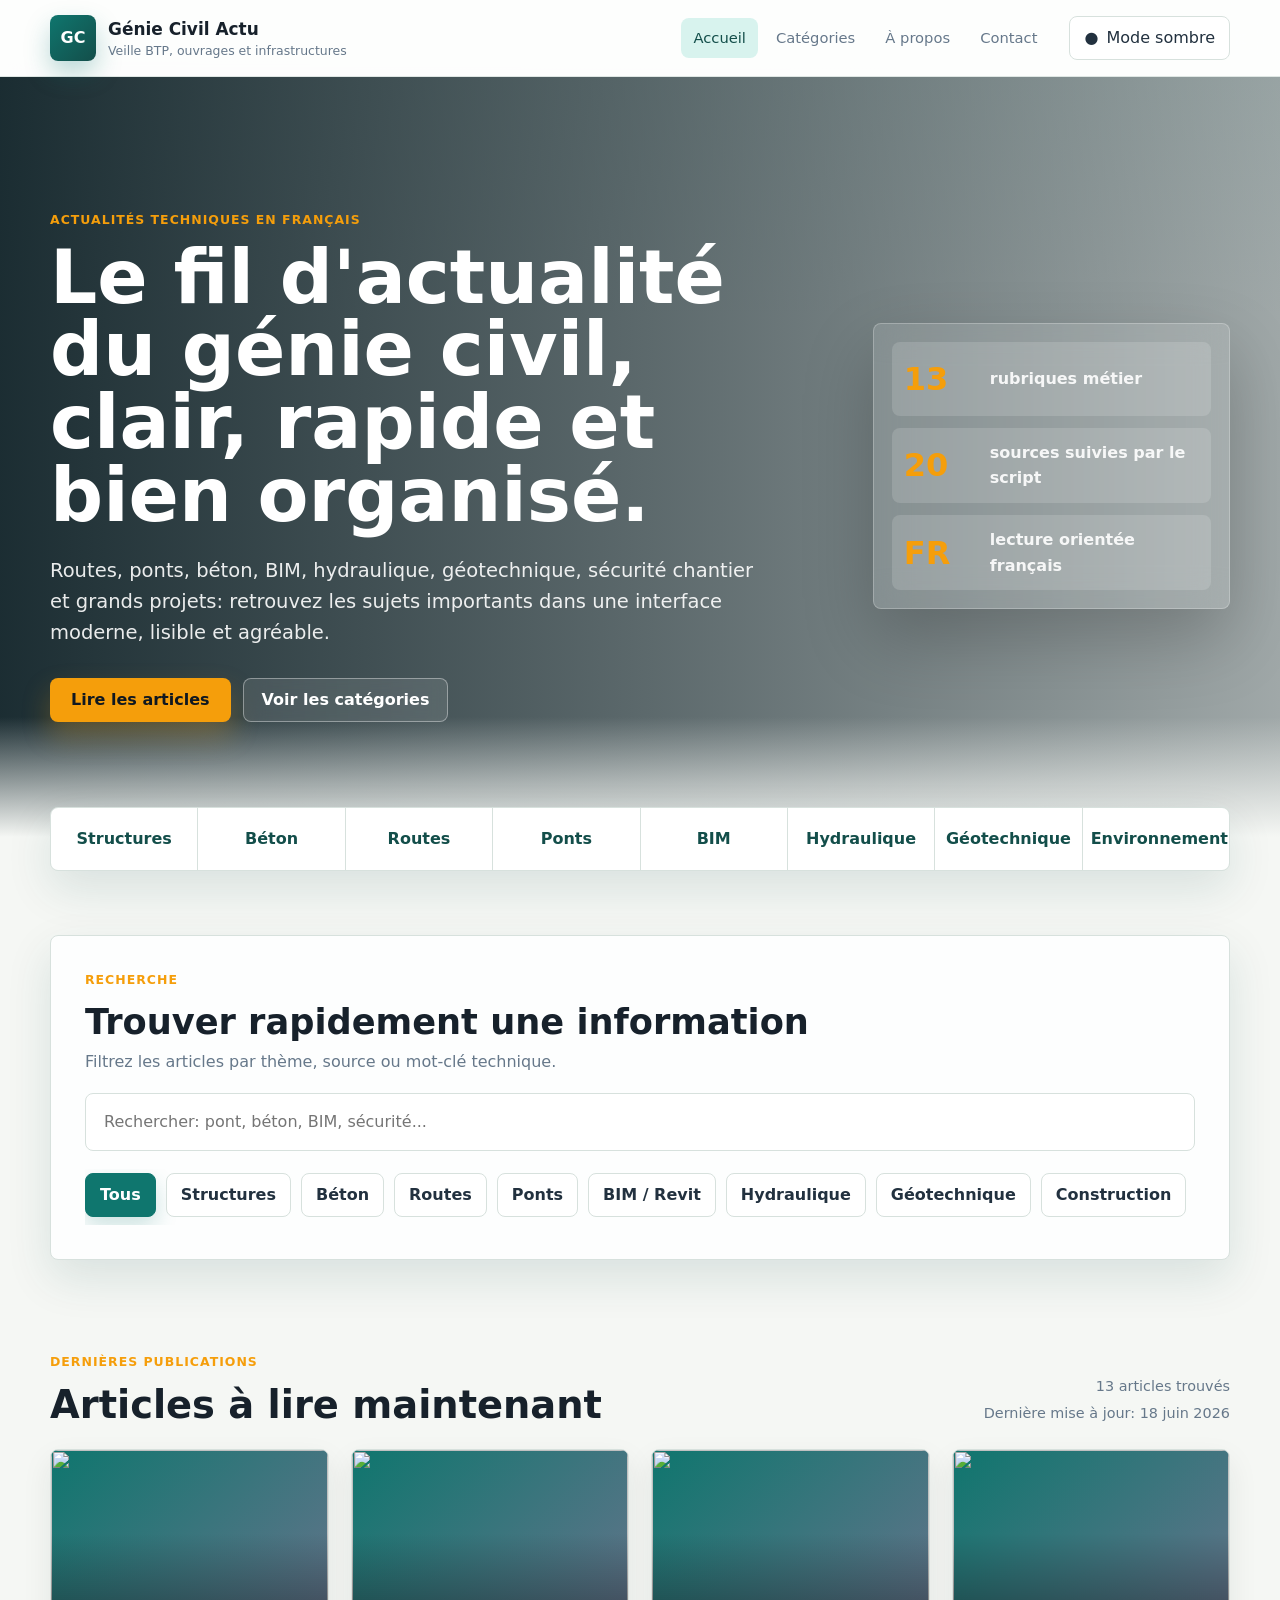
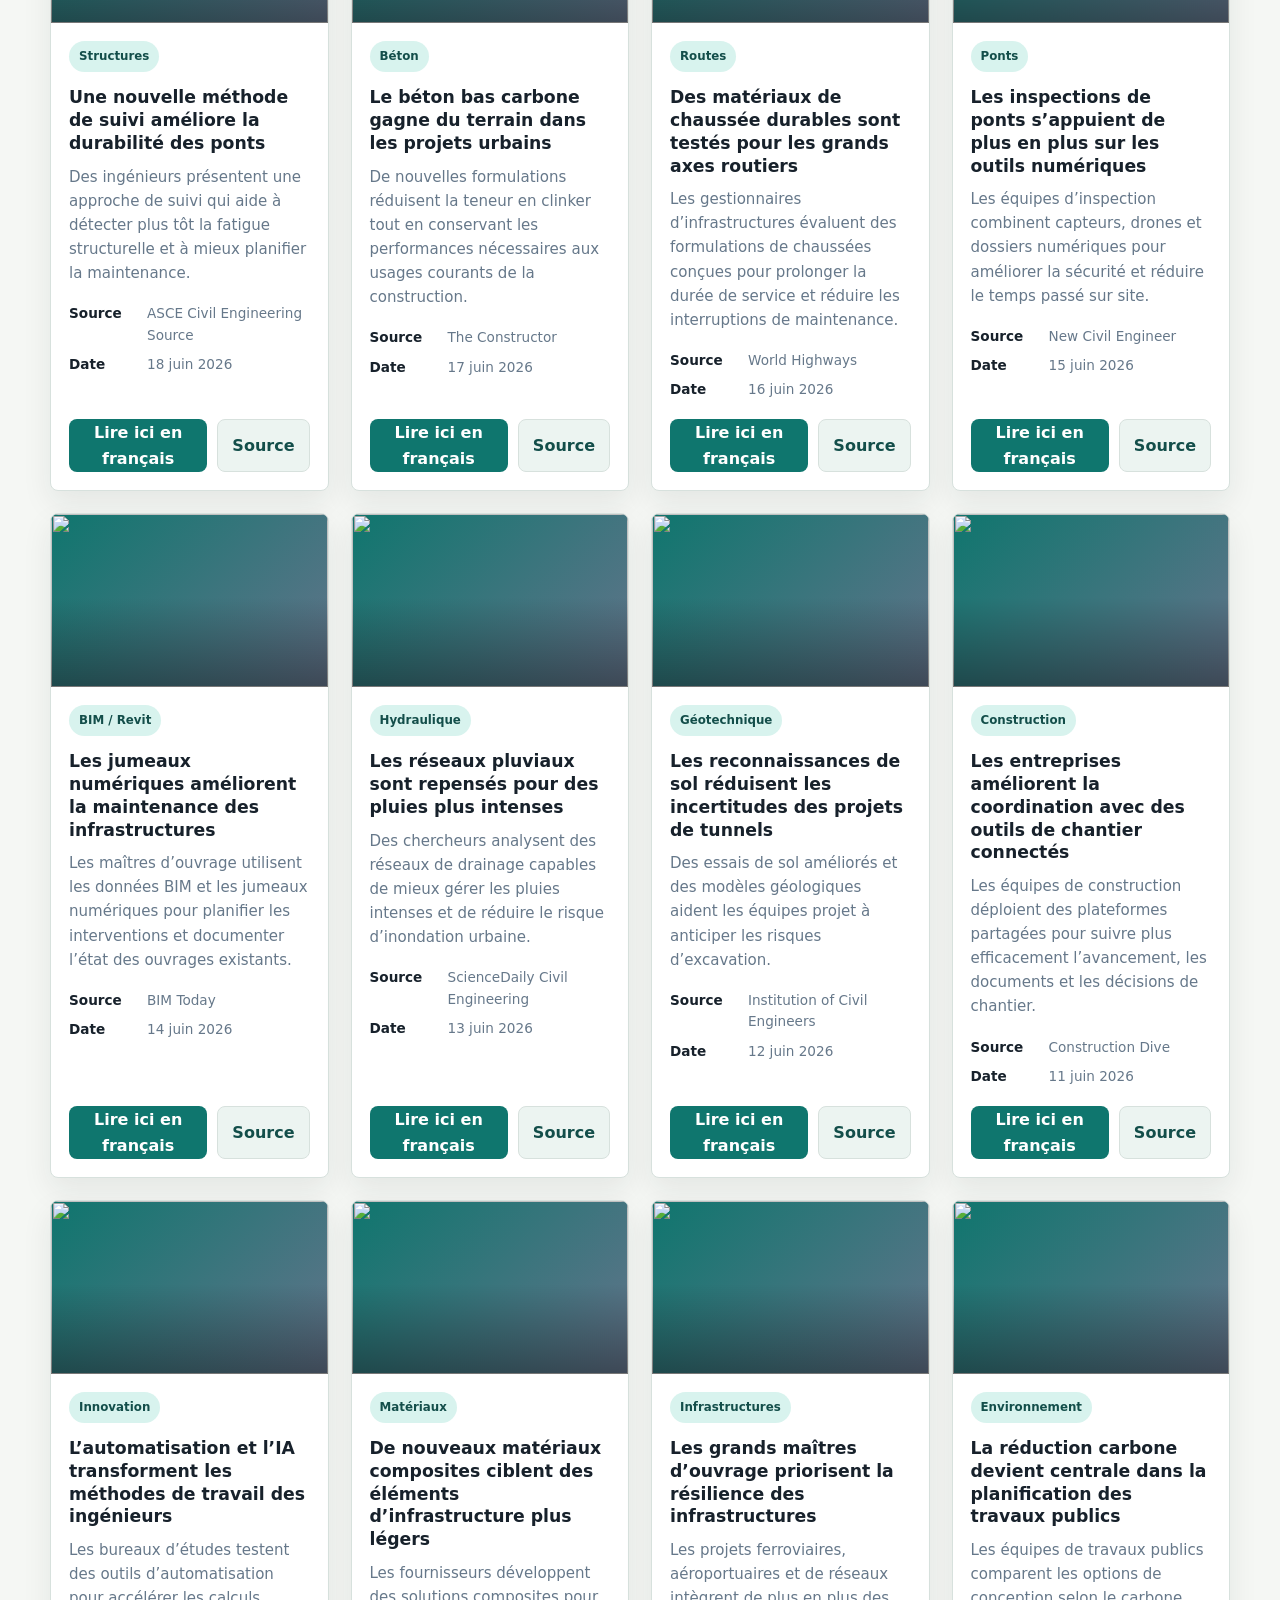
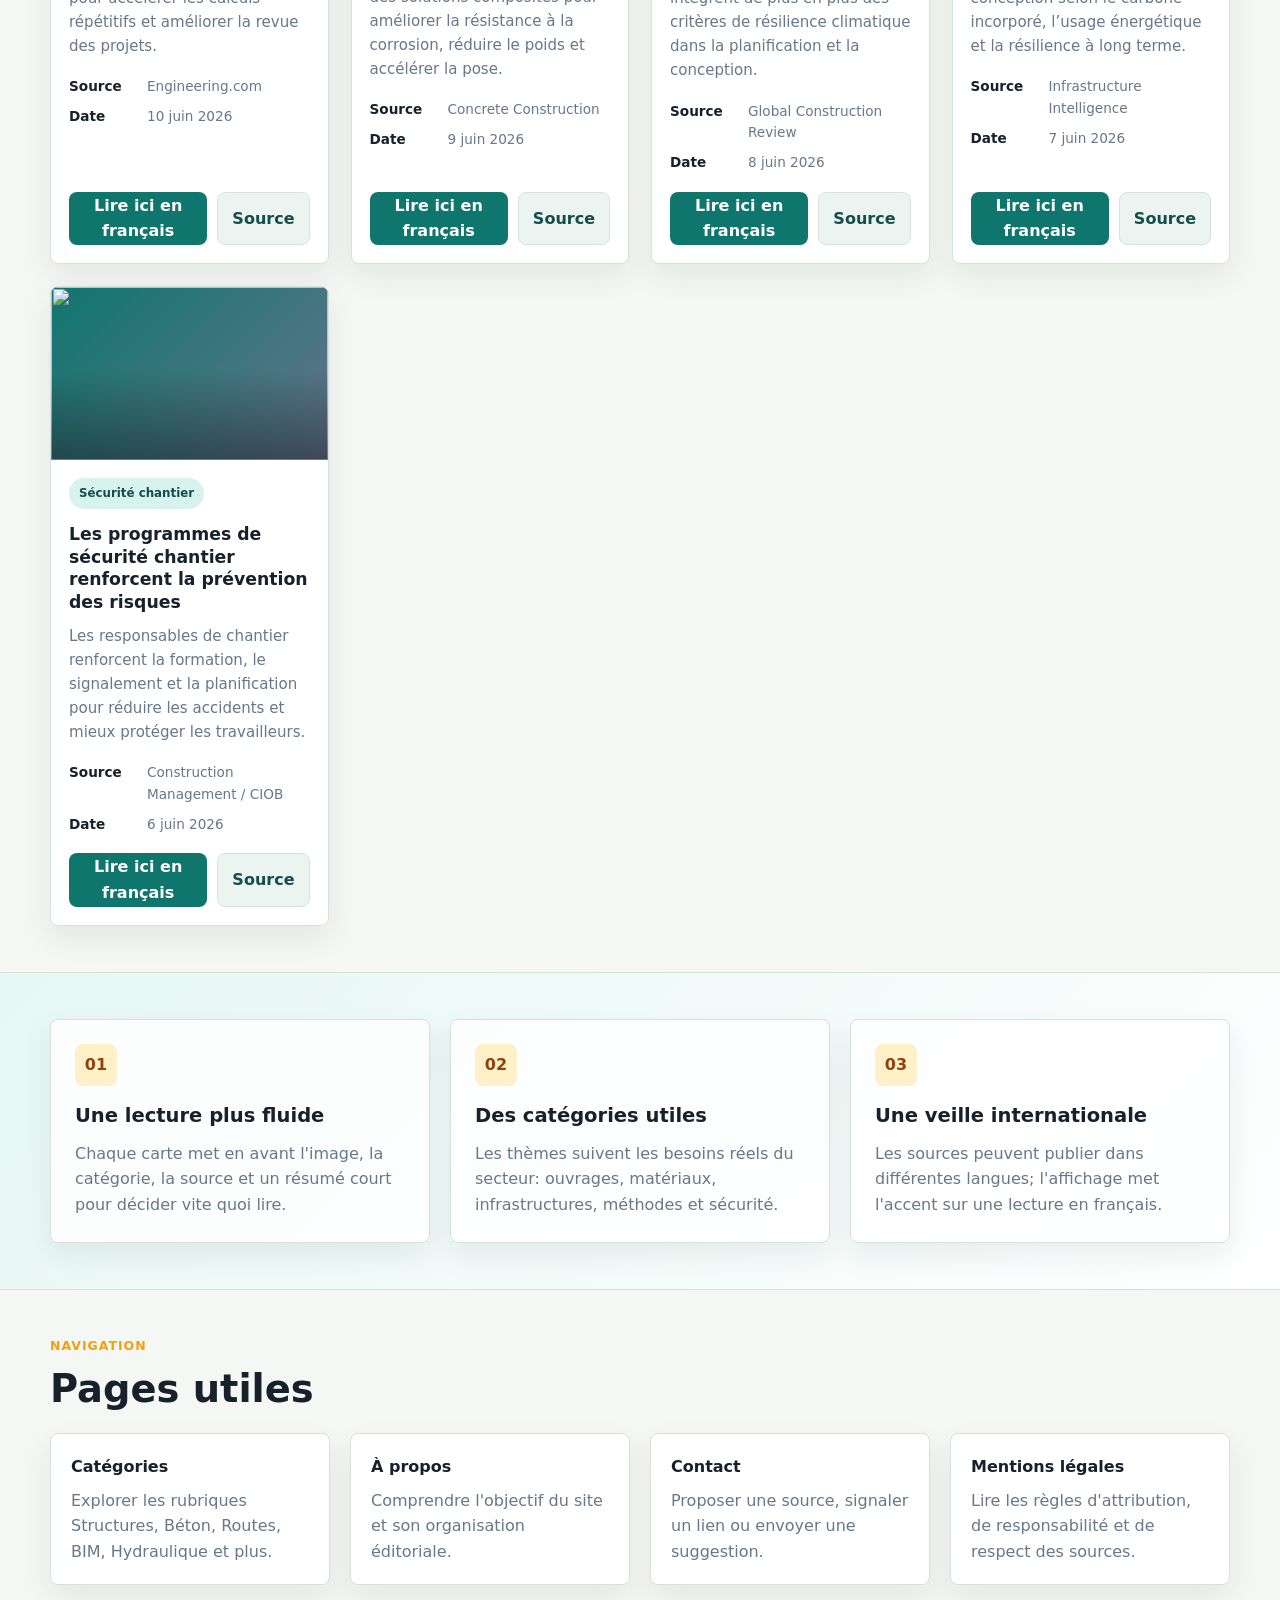
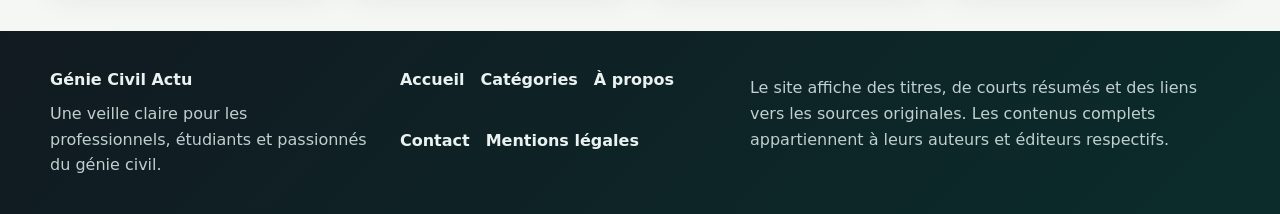
==== commit b4fa0123: "Lire les articles en francais" ====
--- a/index.html
+++ b/index.html
@@ -203,7 +203,7 @@
           </div>
         </dl>
         <div class="card-actions">
-          <button class="reader-button" type="button">Lire ici</button>
+          <button class="reader-button" type="button">Lire ici en français</button>
           <a class="read-link" target="_blank" rel="noopener noreferrer">Source</a>
         </div>
       </div>
@@ -224,12 +224,12 @@
         </dl>
       </div>
       <div class="reader-frame-wrap">
-        <iframe id="readerFrame" title="Article original intégré" loading="lazy" referrerpolicy="no-referrer"></iframe>
+        <iframe id="readerFrame" title="Article traduit en français" loading="lazy" referrerpolicy="no-referrer"></iframe>
         <div class="reader-frame-note">
-          Si l'éditeur bloque l'affichage intégré, utilisez le lien vers la source.
-        </div>
-      </div>
-      <a class="read-link reader-source-link" id="readerSourceLink" target="_blank" rel="noopener noreferrer">Lire à la source</a>
+          Le lecteur affiche la version traduite en français. Si l'éditeur bloque l'affichage, utilisez le lien vers la source.
+        </div>
+      </div>
+      <a class="read-link reader-source-link" id="readerSourceLink" target="_blank" rel="noopener noreferrer">Lire la source originale</a>
     </section>
   </div>
 
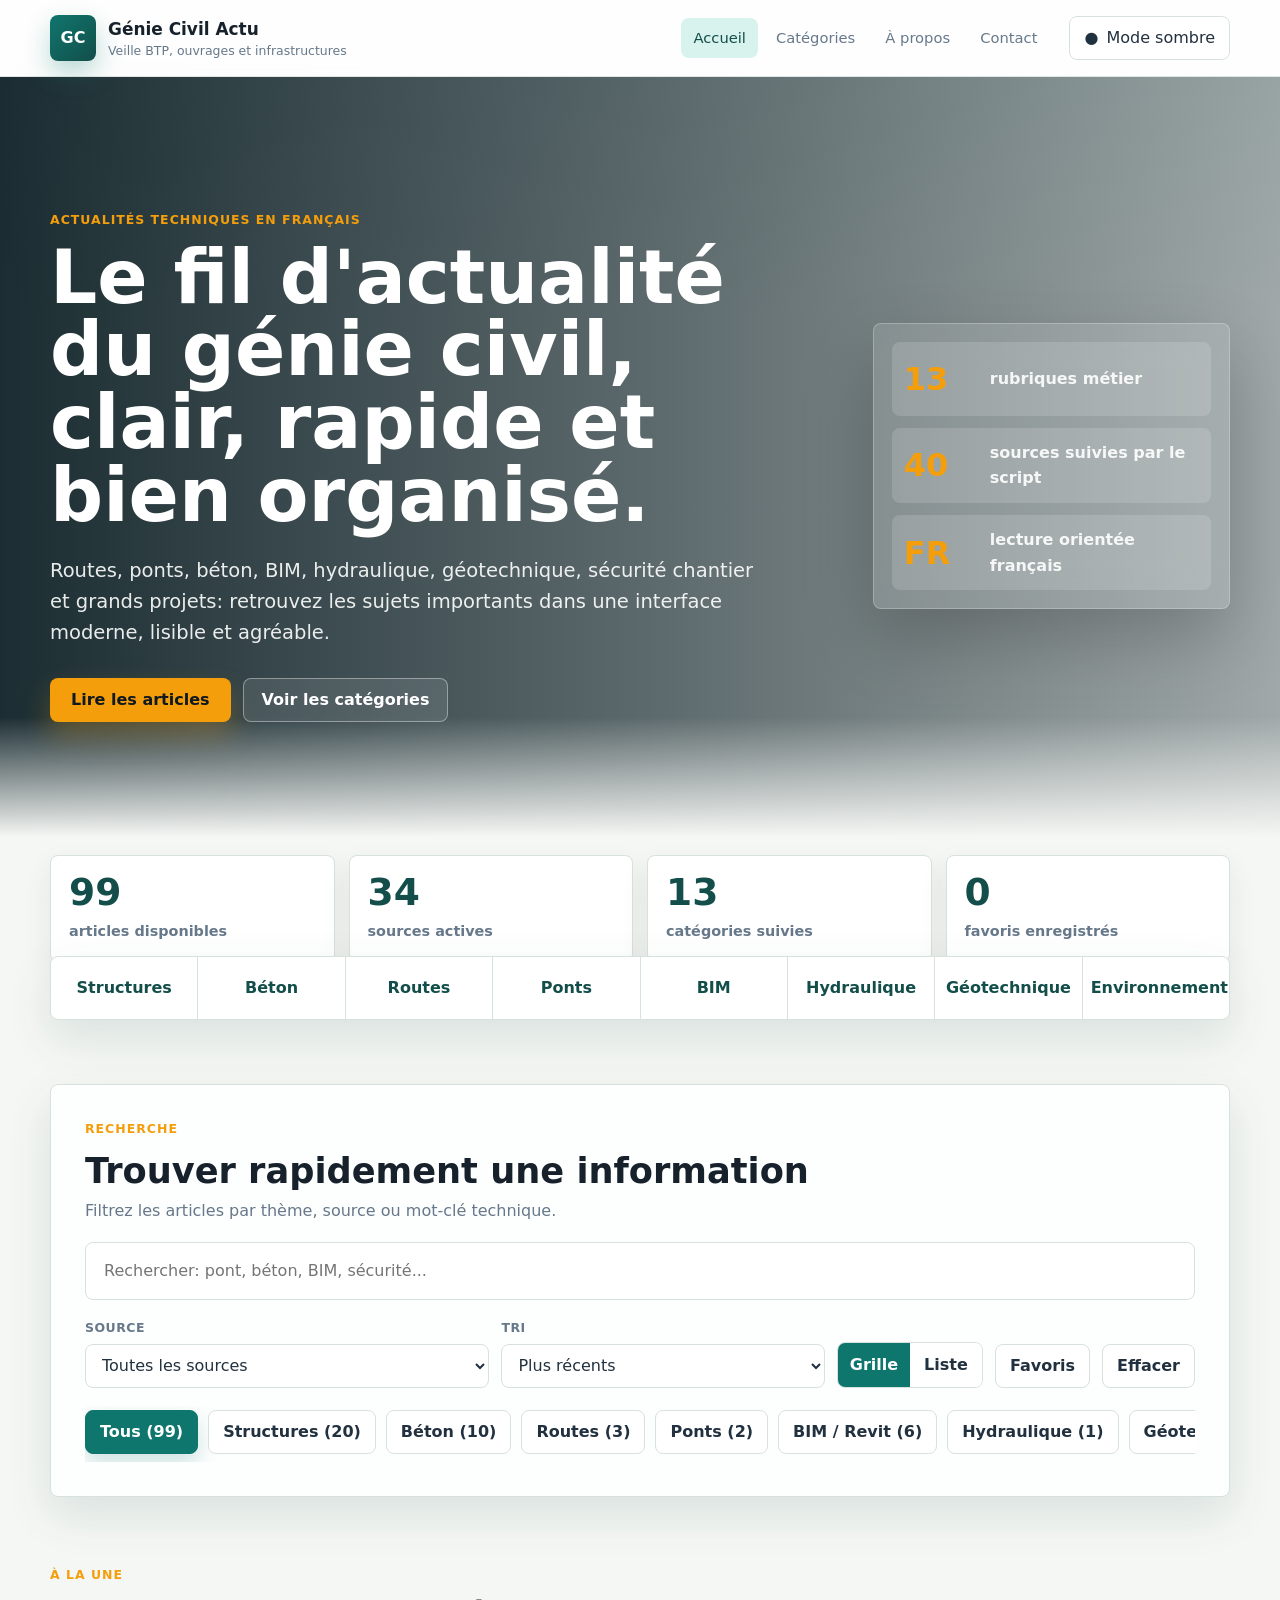
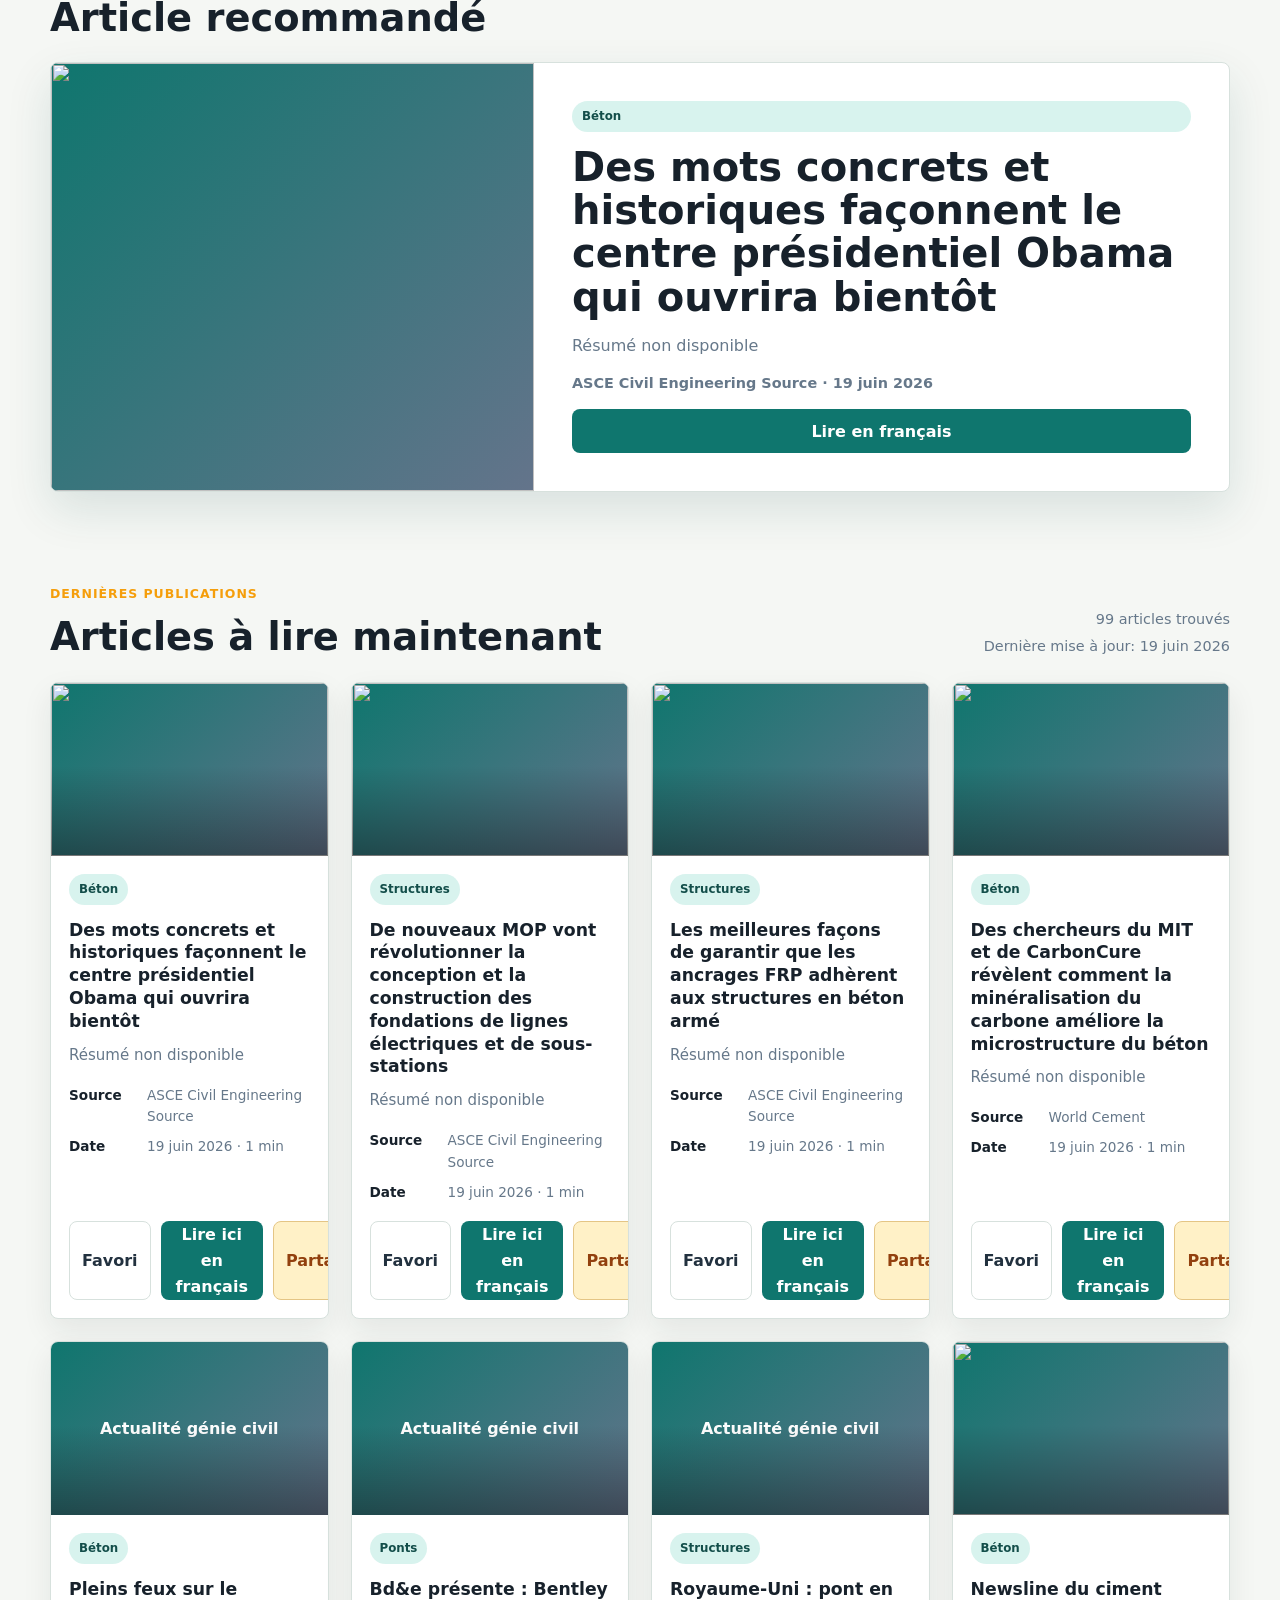
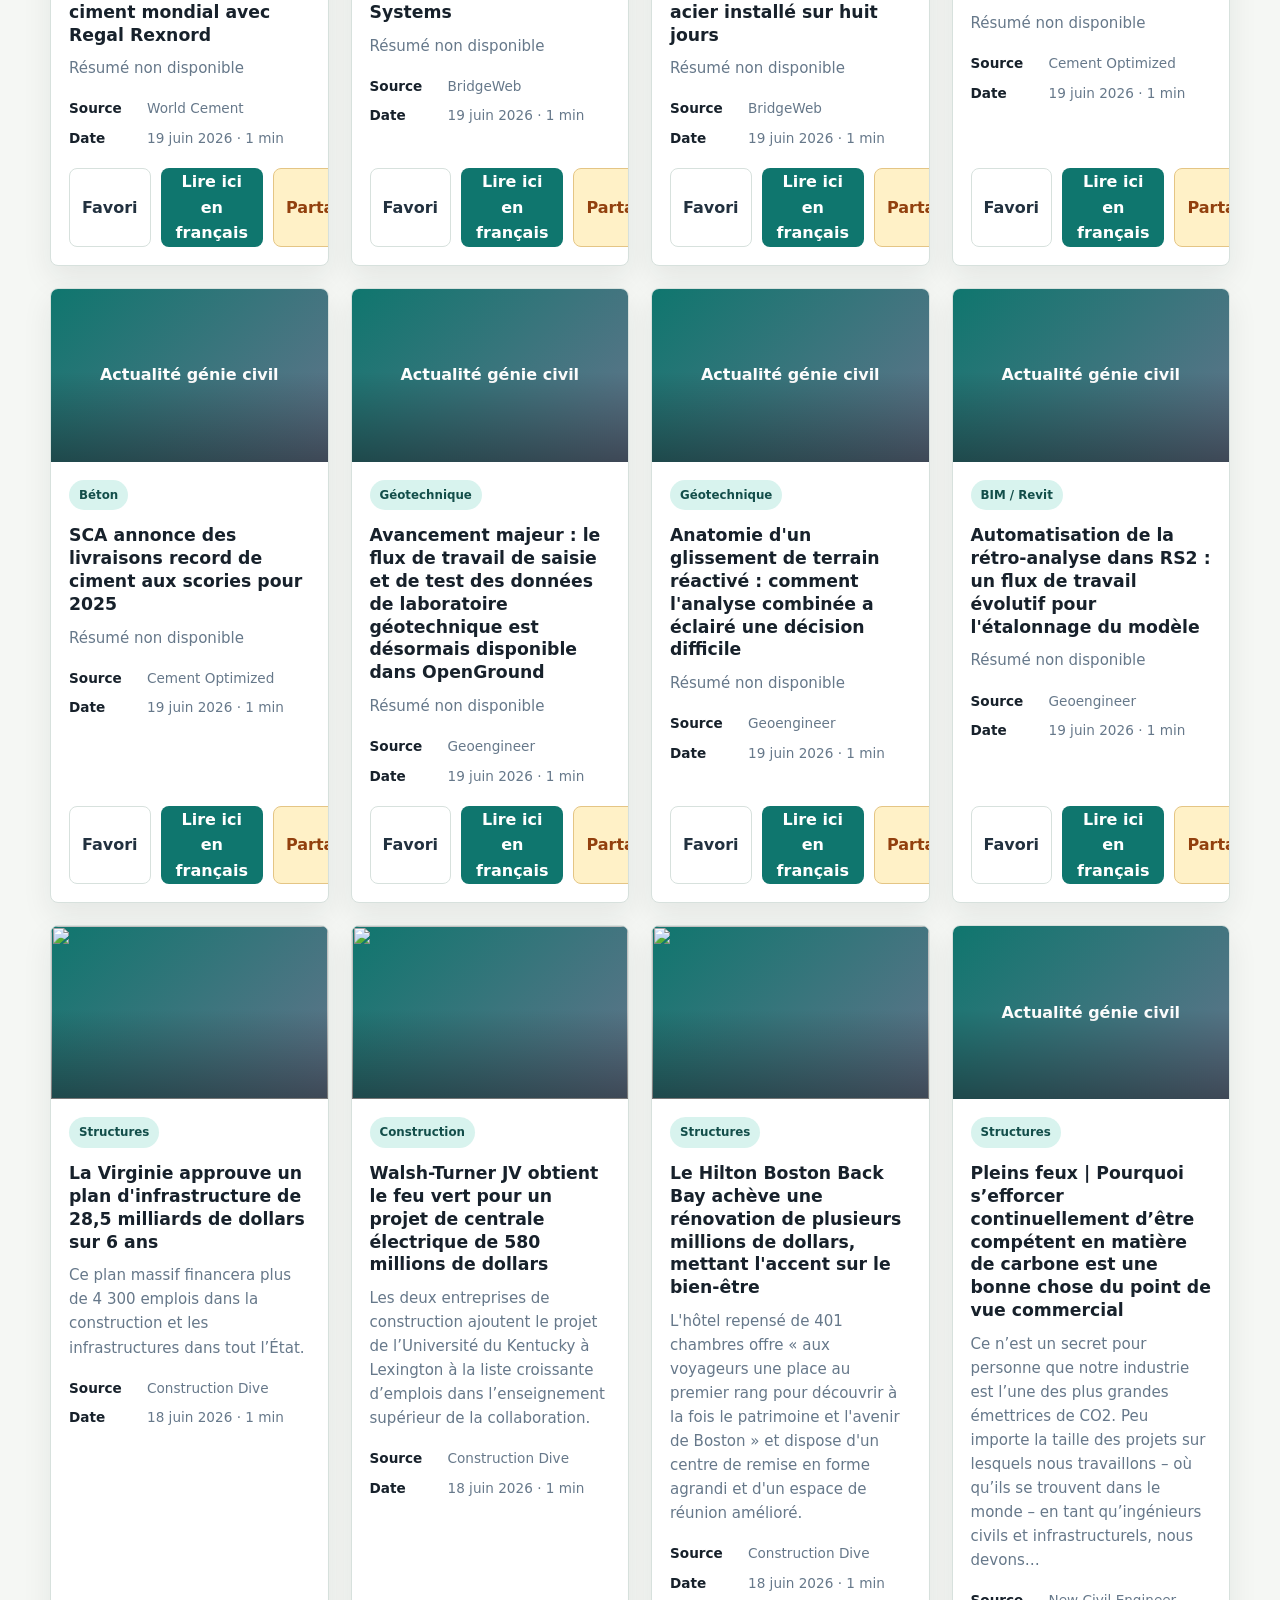
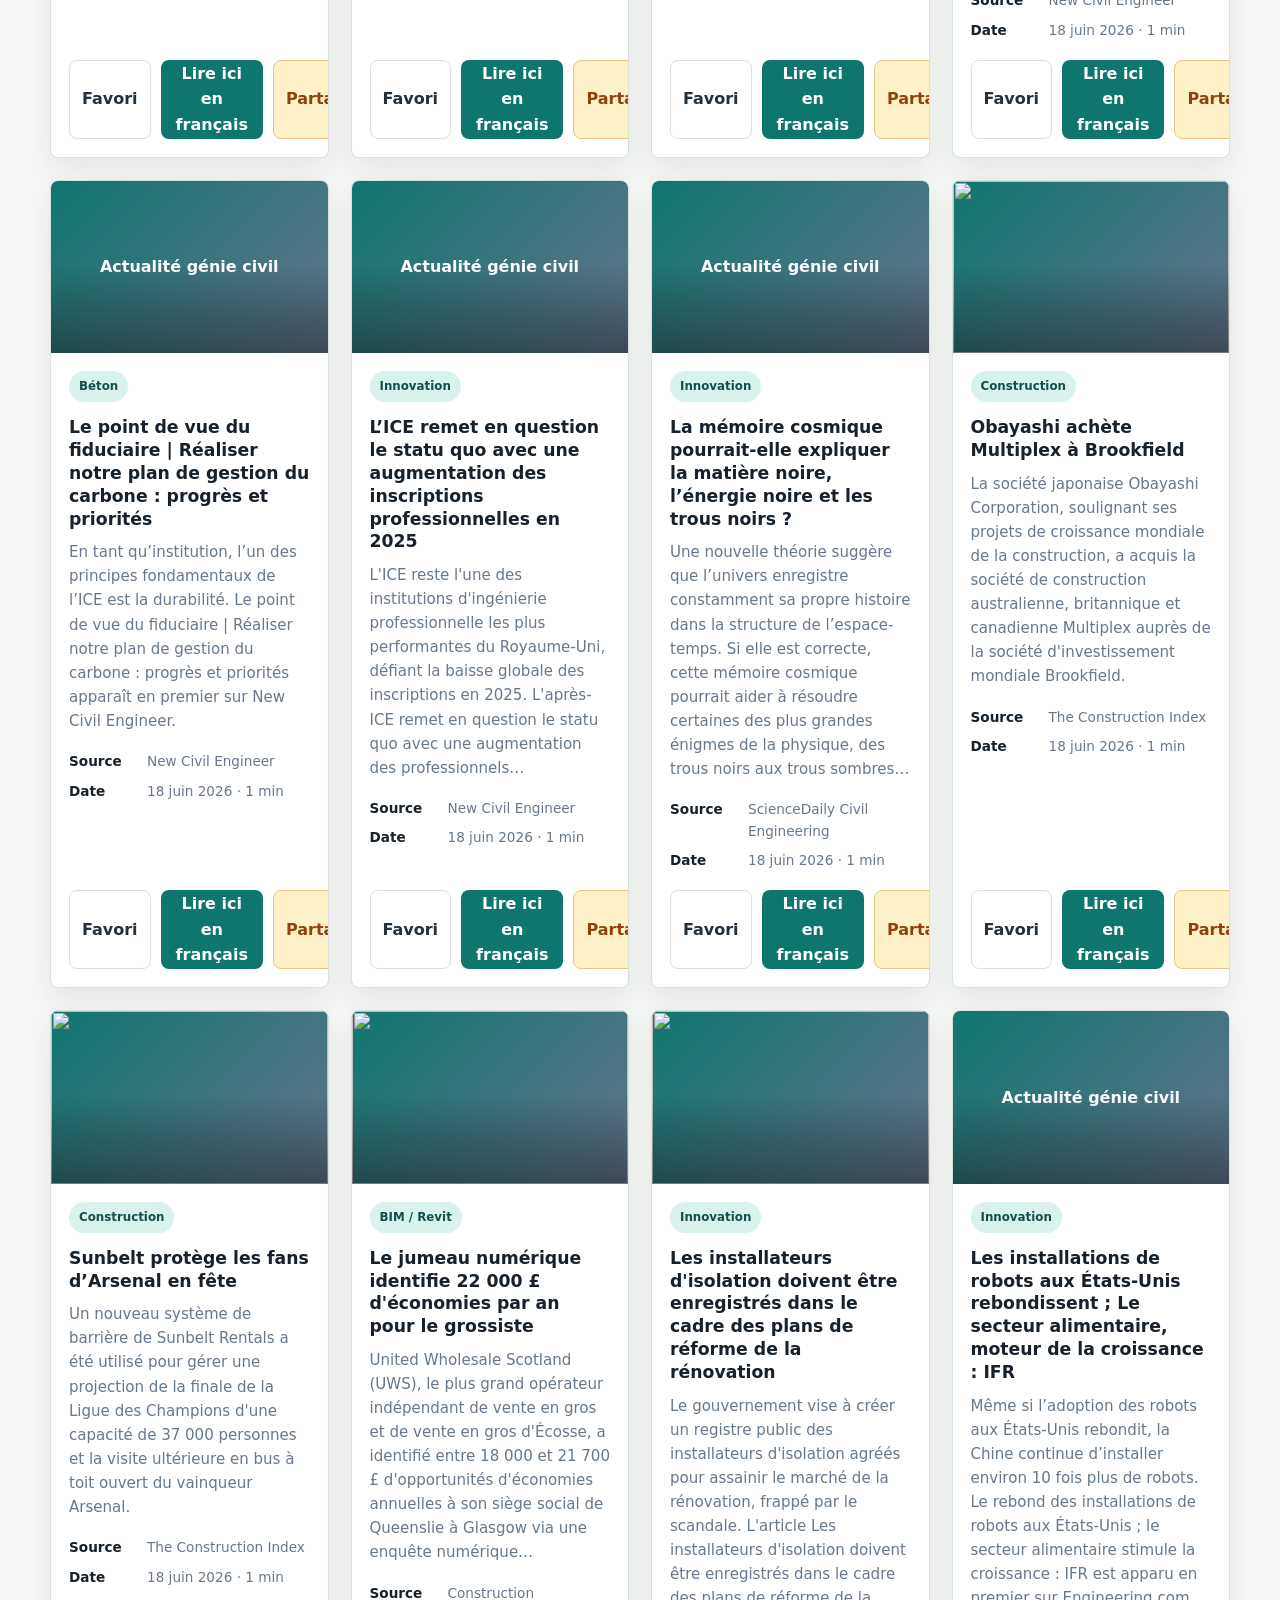
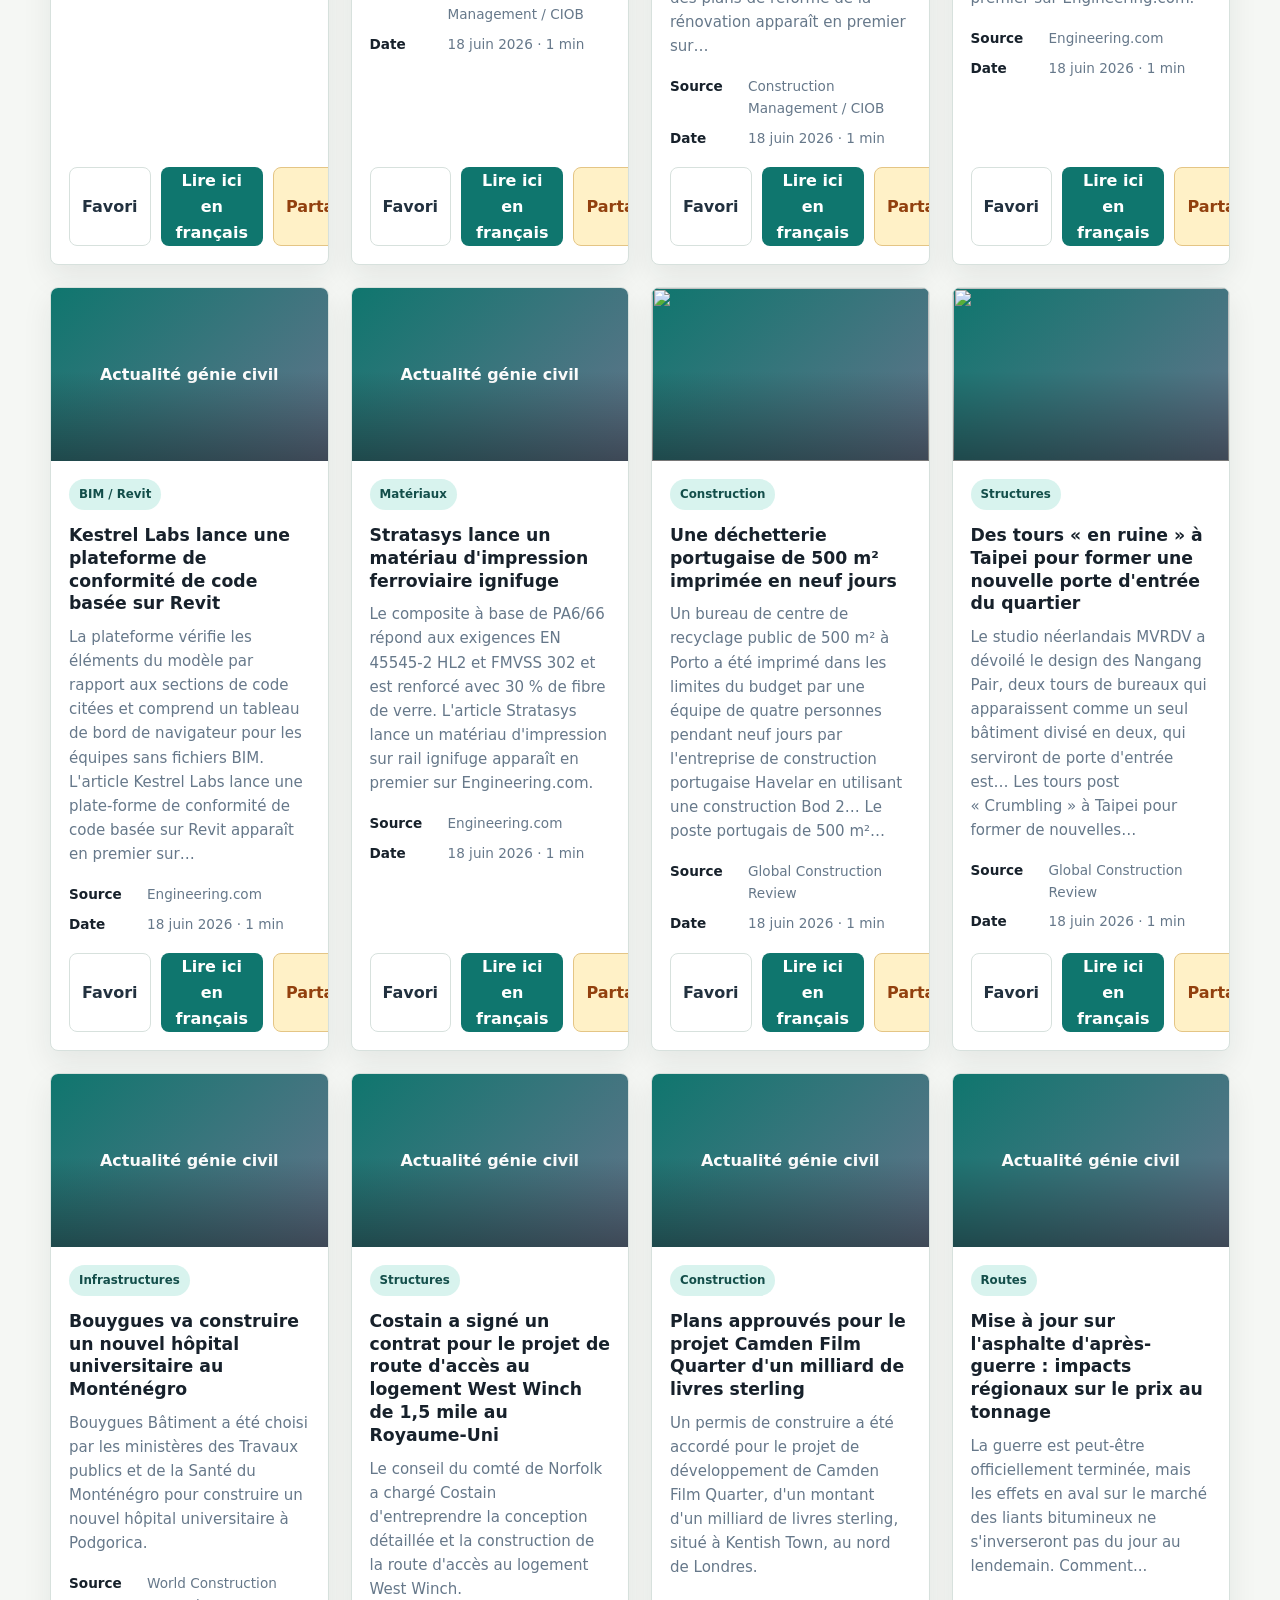
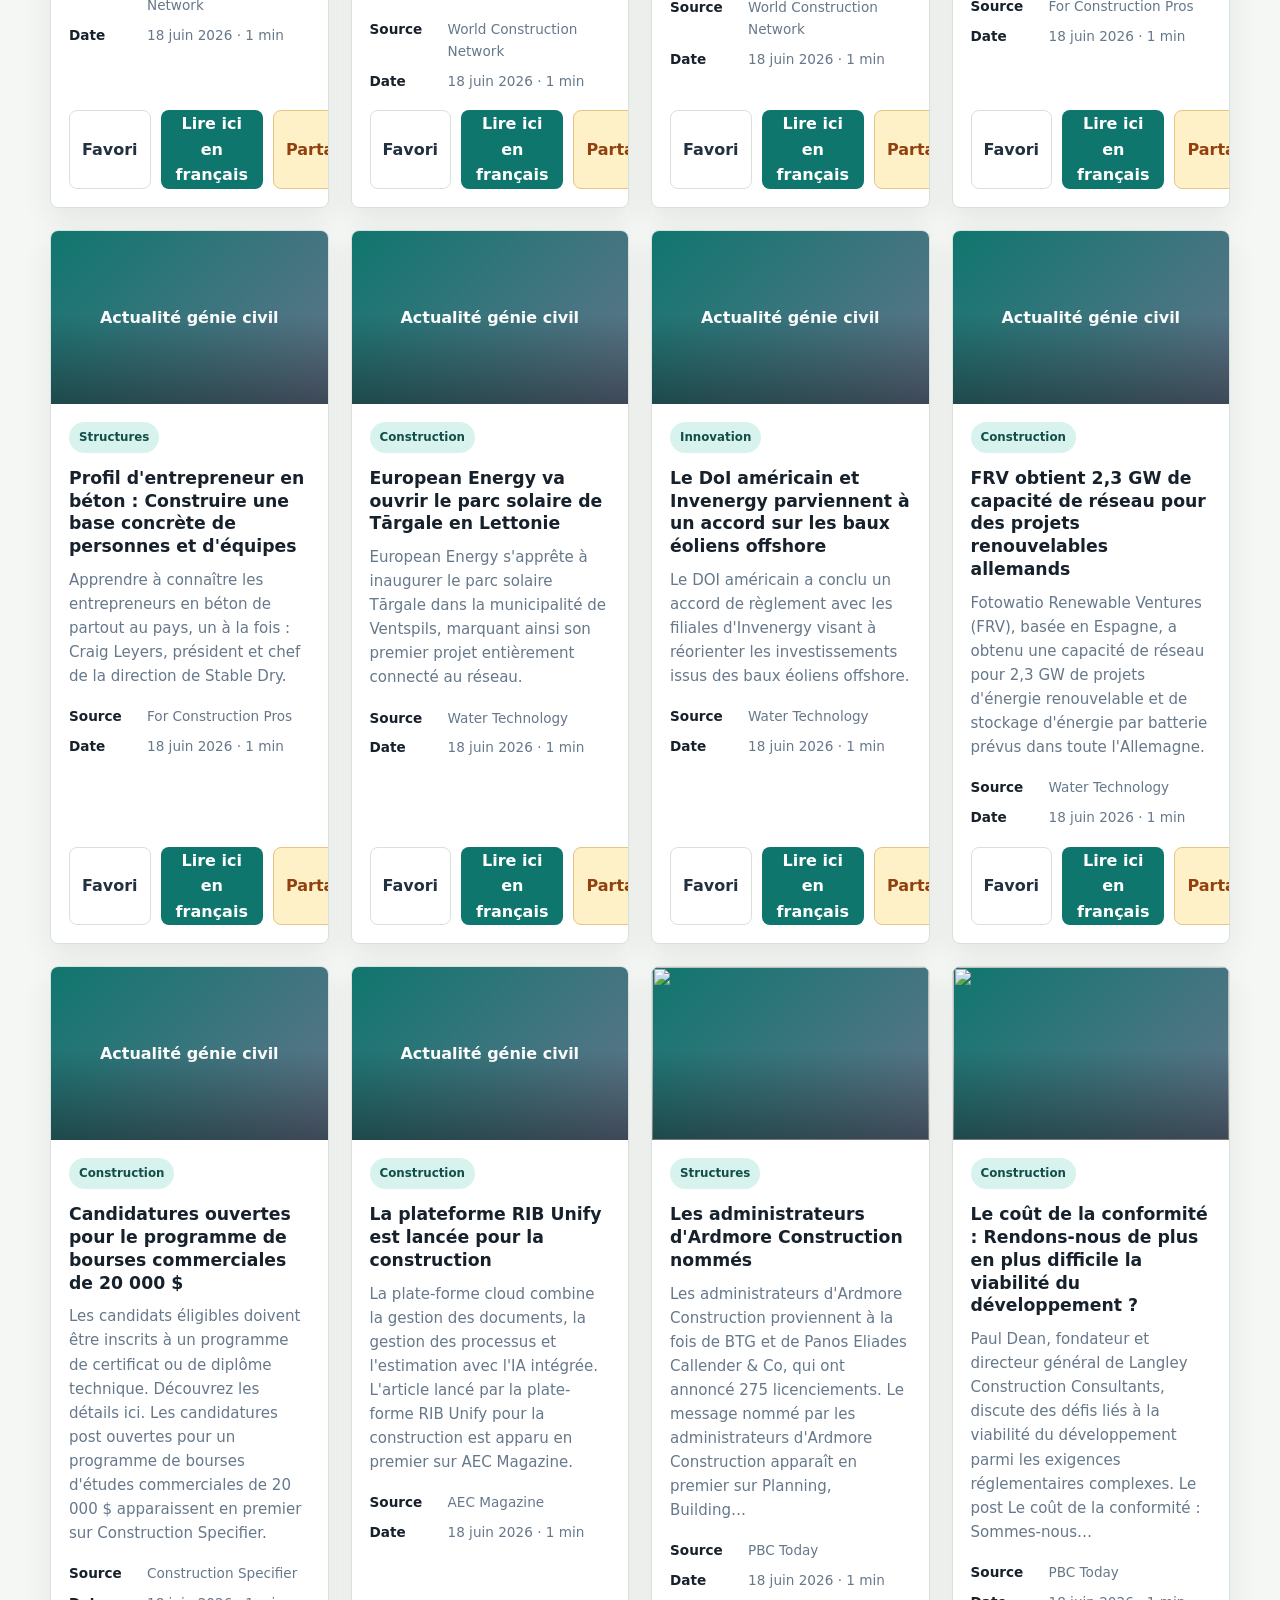
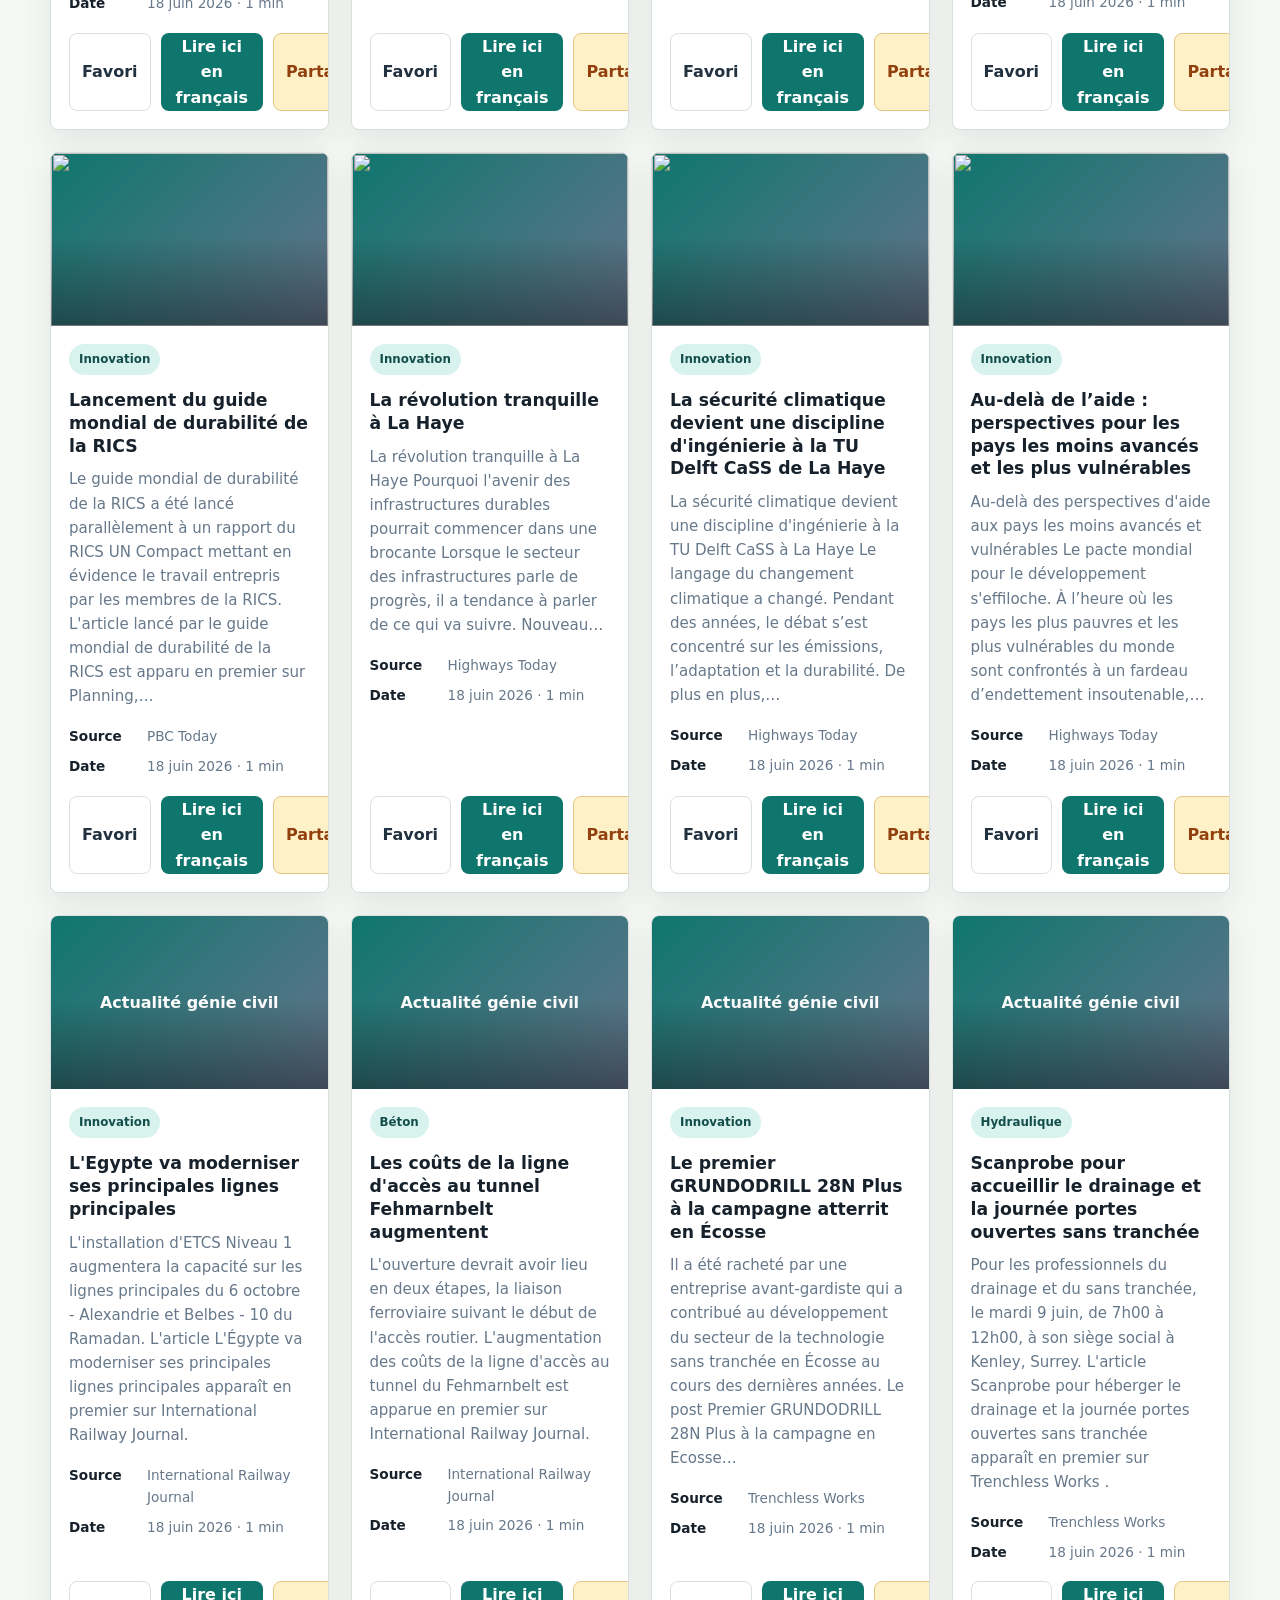
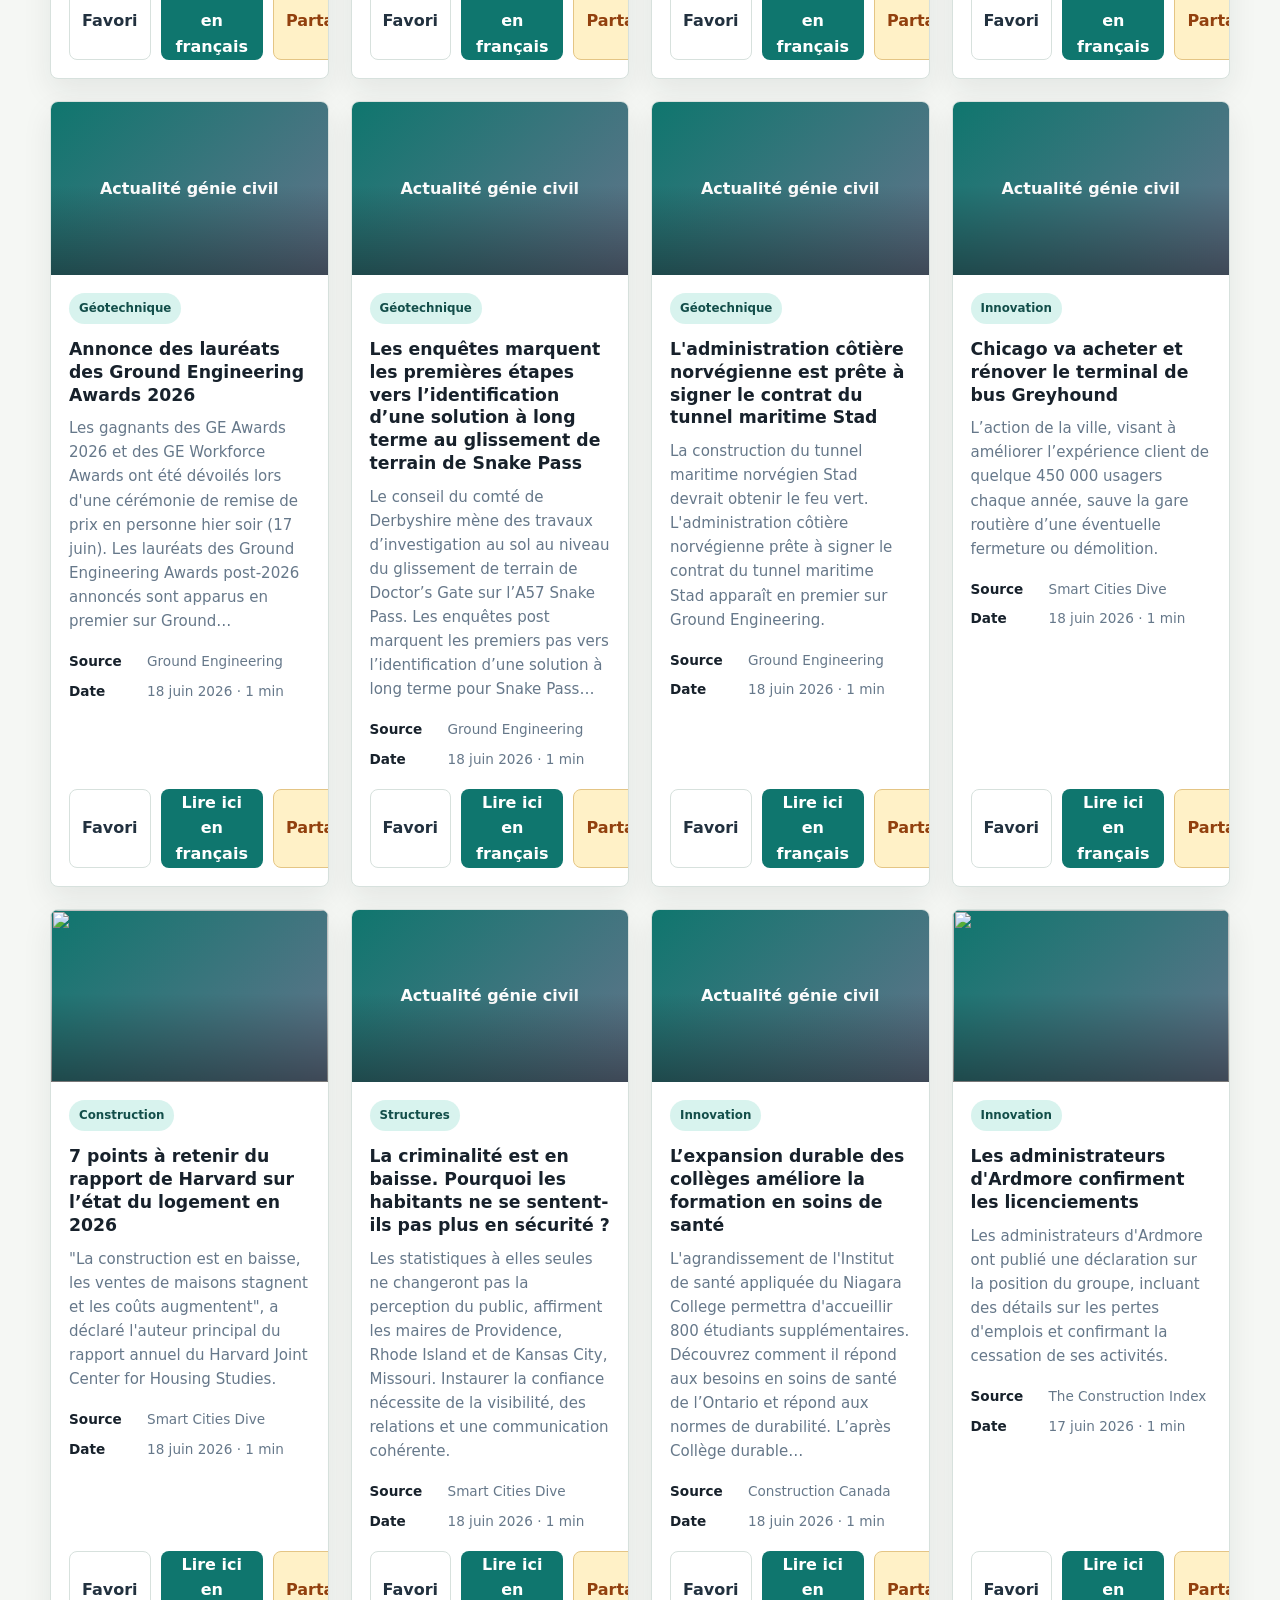
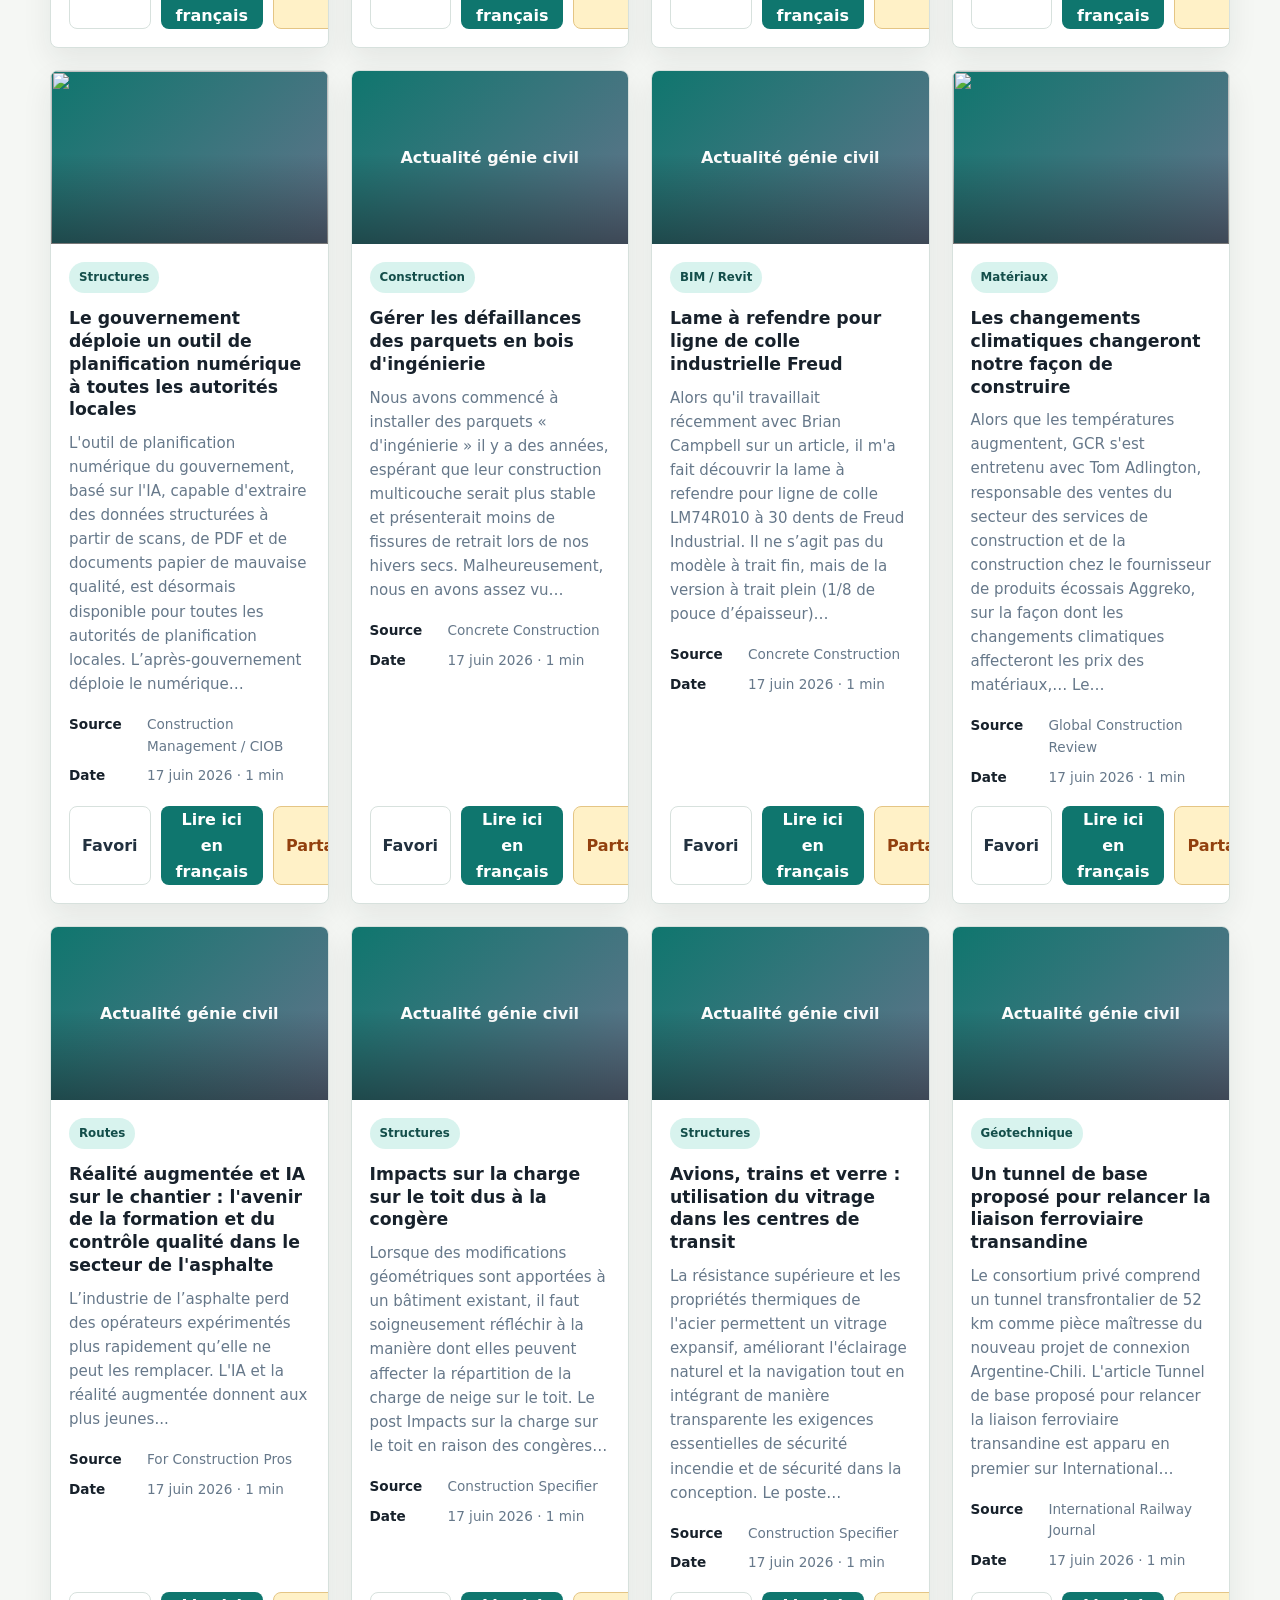
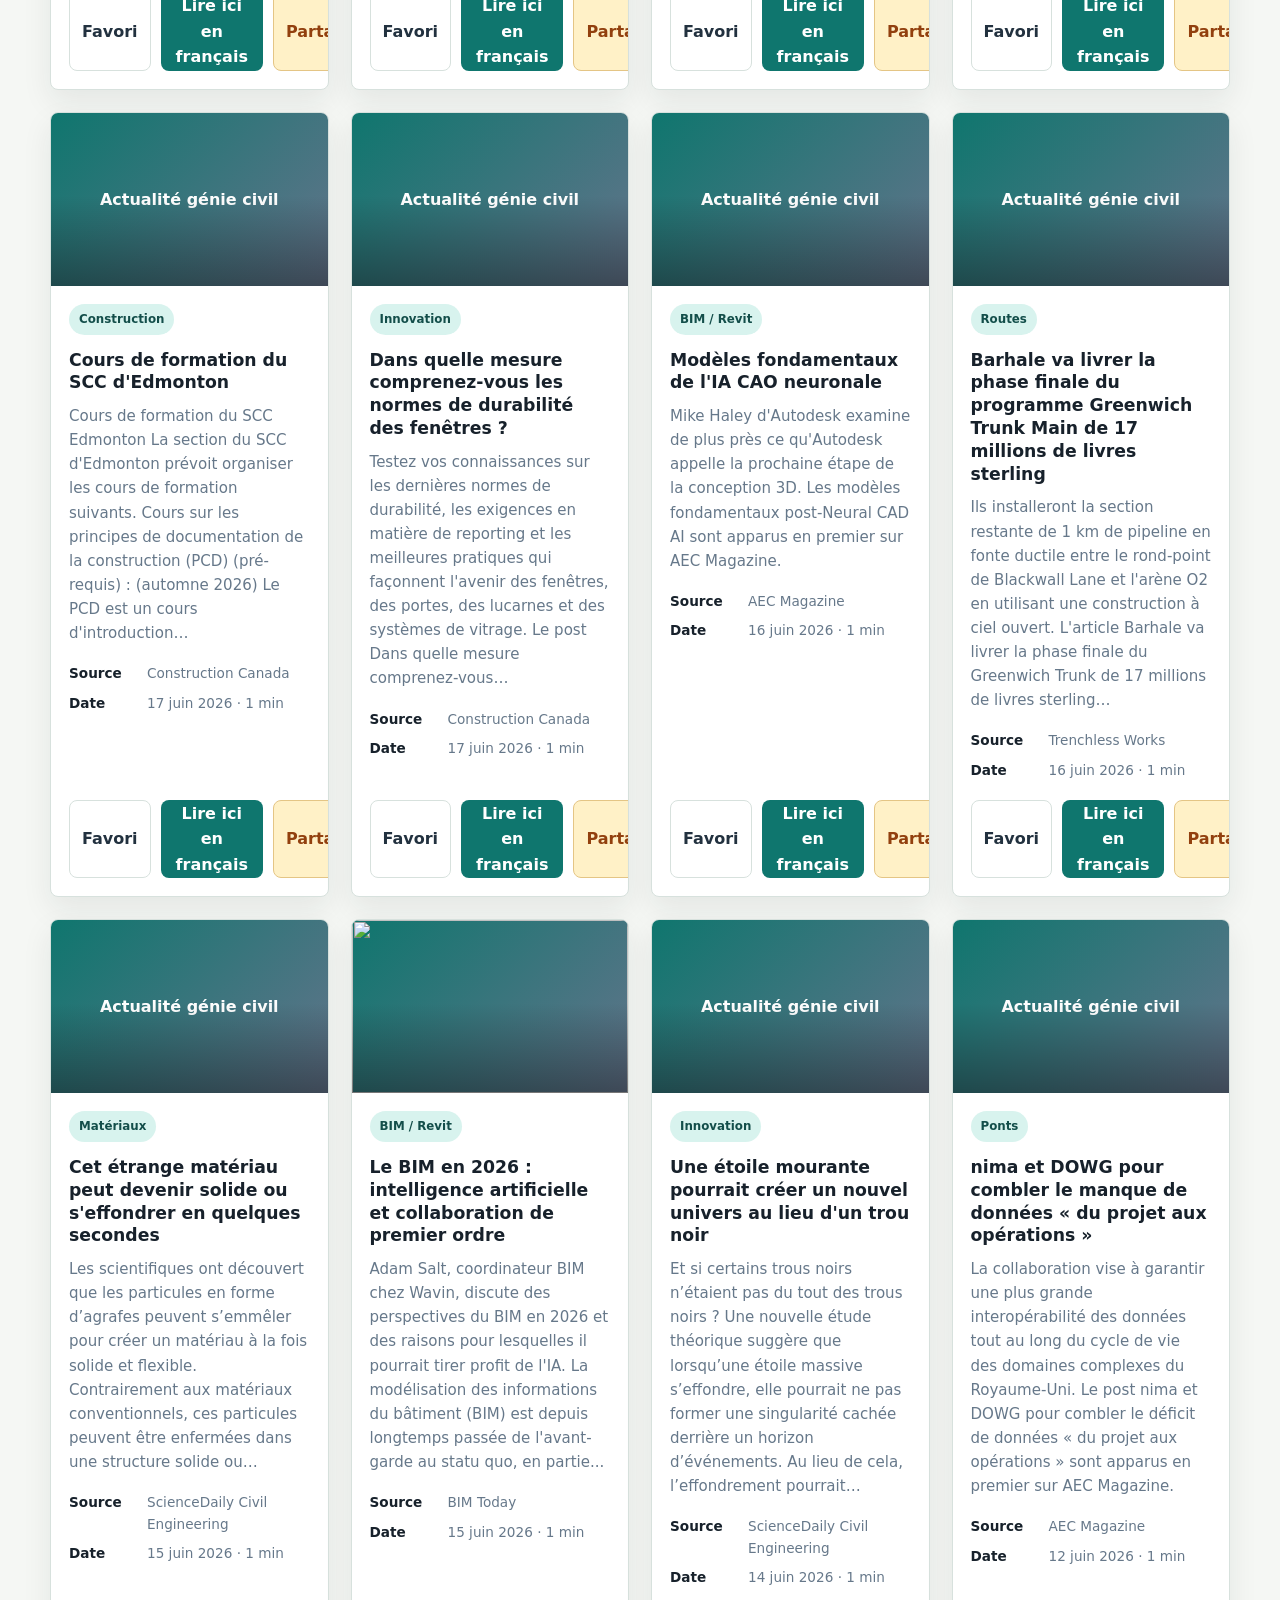
==== commit 8bde730b: "Ajouter 40 sources et enrichir linterface" ====
--- a/index.html
+++ b/index.html
@@ -58,13 +58,34 @@
             <span>rubriques métier</span>
           </div>
           <div class="metric">
-            <strong>20</strong>
+            <strong>40</strong>
             <span>sources suivies par le script</span>
           </div>
           <div class="metric">
             <strong>FR</strong>
             <span>lecture orientée français</span>
           </div>
+        </div>
+      </div>
+    </section>
+
+    <section class="stats-band" aria-label="Indicateurs de veille">
+      <div class="container stats-grid">
+        <div class="stat-card">
+          <strong id="statArticles">0</strong>
+          <span>articles disponibles</span>
+        </div>
+        <div class="stat-card">
+          <strong id="statSources">0</strong>
+          <span>sources actives</span>
+        </div>
+        <div class="stat-card">
+          <strong id="statCategories">13</strong>
+          <span>catégories suivies</span>
+        </div>
+        <div class="stat-card">
+          <strong id="statFavorites">0</strong>
+          <span>favoris enregistrés</span>
         </div>
       </div>
     </section>
@@ -93,7 +114,42 @@
           <label class="sr-only" for="searchInput">Rechercher une actualité</label>
           <input id="searchInput" class="search-input" type="search" placeholder="Rechercher: pont, béton, BIM, sécurité..." autocomplete="off">
         </div>
+        <div class="advanced-controls" aria-label="Options de filtrage">
+          <label>
+            <span>Source</span>
+            <select id="sourceFilter">
+              <option value="Tous">Toutes les sources</option>
+            </select>
+          </label>
+          <label>
+            <span>Tri</span>
+            <select id="sortSelect">
+              <option value="newest">Plus récents</option>
+              <option value="oldest">Plus anciens</option>
+              <option value="source">Par source</option>
+              <option value="category">Par catégorie</option>
+            </select>
+          </label>
+          <div class="segmented-control" aria-label="Mode d'affichage">
+            <button class="view-button active" type="button" data-view="grid" aria-pressed="true">Grille</button>
+            <button class="view-button" type="button" data-view="list" aria-pressed="false">Liste</button>
+          </div>
+          <button class="ghost-button" id="favoritesOnly" type="button" aria-pressed="false">Favoris</button>
+          <button class="ghost-button" id="clearFilters" type="button">Effacer</button>
+        </div>
         <div class="category-filters" id="categoryFilters" aria-label="Toutes les catégories"></div>
+      </div>
+    </section>
+
+    <section class="spotlight-section" aria-labelledby="spotlightTitle">
+      <div class="container">
+        <div class="section-heading">
+          <div>
+            <p class="eyebrow">À la une</p>
+            <h2 id="spotlightTitle">Article recommandé</h2>
+          </div>
+        </div>
+        <div class="spotlight-card" id="spotlightCard"></div>
       </div>
     </section>
 
@@ -203,7 +259,9 @@
           </div>
         </dl>
         <div class="card-actions">
+          <button class="favorite-button" type="button" aria-label="Ajouter aux favoris">Favori</button>
           <button class="reader-button" type="button">Lire ici en français</button>
+          <button class="share-button" type="button">Partager</button>
           <a class="read-link" target="_blank" rel="noopener noreferrer">Source</a>
         </div>
       </div>
@@ -234,5 +292,6 @@
   </div>
 
   <script src="app.js" defer></script>
+  <button class="back-to-top" id="backToTop" type="button" aria-label="Retour en haut">↑</button>
 </body>
 </html>
--- a/style.css
+++ b/style.css
@@ -356,8 +356,42 @@
   text-align: center;
 }
 
+.stats-band {
+  padding: 18px 0 24px;
+}
+
+.stats-grid {
+  display: grid;
+  grid-template-columns: repeat(4, 1fr);
+  gap: 14px;
+}
+
+.stat-card {
+  padding: 18px;
+  border: 1px solid var(--color-border);
+  border-radius: var(--radius);
+  background: var(--color-surface);
+  box-shadow: var(--shadow-card);
+}
+
+.stat-card strong {
+  display: block;
+  color: var(--color-primary-strong);
+  font-size: clamp(1.55rem, 4vw, 2.35rem);
+  line-height: 1;
+}
+
+.stat-card span {
+  display: block;
+  margin-top: 8px;
+  color: var(--color-muted);
+  font-size: 0.9rem;
+  font-weight: 800;
+}
+
 .controls-section,
 .news-section,
+.spotlight-section,
 .feature-band,
 .quick-links,
 .page-section {
@@ -405,6 +439,84 @@
 .search-input:focus {
   outline: 3px solid color-mix(in srgb, var(--color-accent) 38%, transparent);
   border-color: var(--color-accent);
+}
+
+.advanced-controls {
+  display: grid;
+  grid-template-columns: minmax(160px, 1fr) minmax(150px, 0.8fr) auto auto auto;
+  gap: 12px;
+  align-items: end;
+}
+
+.advanced-controls label {
+  display: grid;
+  gap: 6px;
+}
+
+.advanced-controls label span {
+  color: var(--color-muted);
+  font-size: 0.78rem;
+  font-weight: 900;
+  letter-spacing: 0.04em;
+  text-transform: uppercase;
+}
+
+.advanced-controls select {
+  min-height: 44px;
+  width: 100%;
+  padding: 0 12px;
+  border: 1px solid var(--color-border);
+  border-radius: var(--radius);
+  background: var(--color-surface);
+  color: var(--color-text);
+}
+
+.segmented-control {
+  display: inline-flex;
+  min-height: 44px;
+  overflow: hidden;
+  border: 1px solid var(--color-border);
+  border-radius: var(--radius);
+  background: var(--color-surface);
+}
+
+.view-button,
+.ghost-button,
+.favorite-button,
+.share-button {
+  min-height: 44px;
+  border: 1px solid var(--color-border);
+  border-radius: var(--radius);
+  background: var(--color-surface);
+  color: var(--color-text);
+  cursor: pointer;
+  font-weight: 900;
+  transition: transform 160ms ease, background-color 160ms ease, color 160ms ease, border-color 160ms ease;
+}
+
+.view-button {
+  min-width: 72px;
+  border: 0;
+  border-radius: 0;
+}
+
+.view-button.active,
+.ghost-button.active,
+.favorite-button.active {
+  background: var(--color-primary);
+  border-color: var(--color-primary);
+  color: #FFFFFF;
+}
+
+.ghost-button {
+  padding: 0 14px;
+}
+
+.view-button:hover,
+.ghost-button:hover,
+.favorite-button:hover,
+.share-button:hover {
+  transform: translateY(-1px);
 }
 
 .category-filters {
@@ -432,6 +544,61 @@
   box-shadow: 0 10px 22px rgba(15, 118, 110, 0.2);
 }
 
+.spotlight-section {
+  padding-top: 22px;
+}
+
+.spotlight-card {
+  display: grid;
+  grid-template-columns: minmax(280px, 0.82fr) minmax(0, 1.18fr);
+  gap: 0;
+  overflow: hidden;
+  min-height: 310px;
+  border: 1px solid var(--color-border);
+  border-radius: var(--radius);
+  background: var(--color-surface);
+  box-shadow: var(--shadow-soft);
+}
+
+.spotlight-media {
+  min-height: 300px;
+  background:
+    linear-gradient(135deg, var(--color-primary), #64748B),
+    repeating-linear-gradient(90deg, rgba(255,255,255,0.18) 0 1px, transparent 1px 18px);
+}
+
+.spotlight-media img {
+  width: 100%;
+  height: 100%;
+  min-height: 300px;
+  object-fit: cover;
+}
+
+.spotlight-content {
+  display: grid;
+  align-content: center;
+  gap: 14px;
+  padding: clamp(22px, 4vw, 38px);
+}
+
+.spotlight-content h3 {
+  margin: 0;
+  color: var(--color-ink);
+  font-size: clamp(1.55rem, 3.4vw, 2.5rem);
+  line-height: 1.08;
+}
+
+.spotlight-content p {
+  margin: 0;
+  color: var(--color-muted);
+}
+
+.spotlight-meta {
+  color: var(--color-muted);
+  font-size: 0.9rem;
+  font-weight: 800;
+}
+
 .section-heading {
   display: flex;
   justify-content: space-between;
@@ -481,9 +648,17 @@
   gap: 22px;
 }
 
+.news-grid.list-view {
+  grid-template-columns: 1fr;
+}
+
 @media (min-width: 1240px) {
   .news-grid {
     grid-template-columns: repeat(4, 1fr);
+  }
+
+  .news-grid.list-view {
+    grid-template-columns: 1fr;
   }
 }
 
@@ -504,6 +679,16 @@
   transform: translateY(-4px);
   border-color: color-mix(in srgb, var(--color-primary) 52%, var(--color-border));
   box-shadow: 0 22px 44px rgba(23, 33, 43, 0.13);
+}
+
+.list-view .news-card {
+  display: grid;
+  grid-template-columns: minmax(220px, 0.34fr) minmax(0, 1fr);
+}
+
+.list-view .card-media {
+  min-height: 100%;
+  aspect-ratio: auto;
 }
 
 .card-media {
@@ -600,7 +785,7 @@
 
 .card-actions {
   display: grid;
-  grid-template-columns: 1fr auto;
+  grid-template-columns: auto 1fr auto auto;
   gap: 10px;
   margin-top: auto;
 }
@@ -628,6 +813,18 @@
   color: #FFFFFF;
 }
 
+.favorite-button,
+.share-button {
+  padding: 0 12px;
+  white-space: nowrap;
+}
+
+.share-button {
+  background: var(--color-accent-soft);
+  color: #92400E;
+  border-color: color-mix(in srgb, var(--color-accent) 42%, var(--color-border));
+}
+
 .feature-band {
   background:
     linear-gradient(135deg, color-mix(in srgb, var(--color-primary-soft) 65%, var(--color-surface)), var(--color-surface));
@@ -971,6 +1168,33 @@
   margin: 16px 24px 22px;
 }
 
+.back-to-top {
+  position: fixed;
+  right: 18px;
+  bottom: 18px;
+  z-index: 30;
+  width: 46px;
+  height: 46px;
+  border: 1px solid var(--color-border);
+  border-radius: 999px;
+  background: var(--color-primary);
+  color: #FFFFFF;
+  cursor: pointer;
+  font-size: 1.2rem;
+  font-weight: 900;
+  opacity: 0;
+  pointer-events: none;
+  transform: translateY(10px);
+  transition: opacity 160ms ease, transform 160ms ease;
+  box-shadow: var(--shadow-soft);
+}
+
+.back-to-top.visible {
+  opacity: 1;
+  pointer-events: auto;
+  transform: translateY(0);
+}
+
 .site-footer {
   padding: 36px 0;
   background:
@@ -1020,17 +1244,26 @@
 
   .hero-layout,
   .feature-grid,
+  .spotlight-card,
   .footer-grid,
   .contact-layout {
     grid-template-columns: 1fr;
   }
 
+.advanced-controls {
+    grid-template-columns: repeat(2, minmax(0, 1fr));
+  }
+
   .hero-panel {
     max-width: 520px;
   }
 
   .topic-grid {
     grid-template-columns: repeat(4, 1fr);
+  }
+
+  .stats-grid {
+    grid-template-columns: repeat(2, 1fr);
   }
 
   .section-heading {
@@ -1081,12 +1314,30 @@
     display: grid;
   }
 
+  .advanced-controls {
+    grid-template-columns: 1fr;
+  }
+
+  .segmented-control {
+    display: grid;
+    grid-template-columns: 1fr 1fr;
+  }
+
   .topic-grid {
     grid-template-columns: repeat(2, 1fr);
   }
 
+  .stats-grid {
+    grid-template-columns: 1fr;
+  }
+
+  .list-view .news-card {
+    display: flex;
+  }
+
   .controls-section,
   .news-section,
+  .spotlight-section,
   .feature-band,
   .quick-links,
   .page-section {
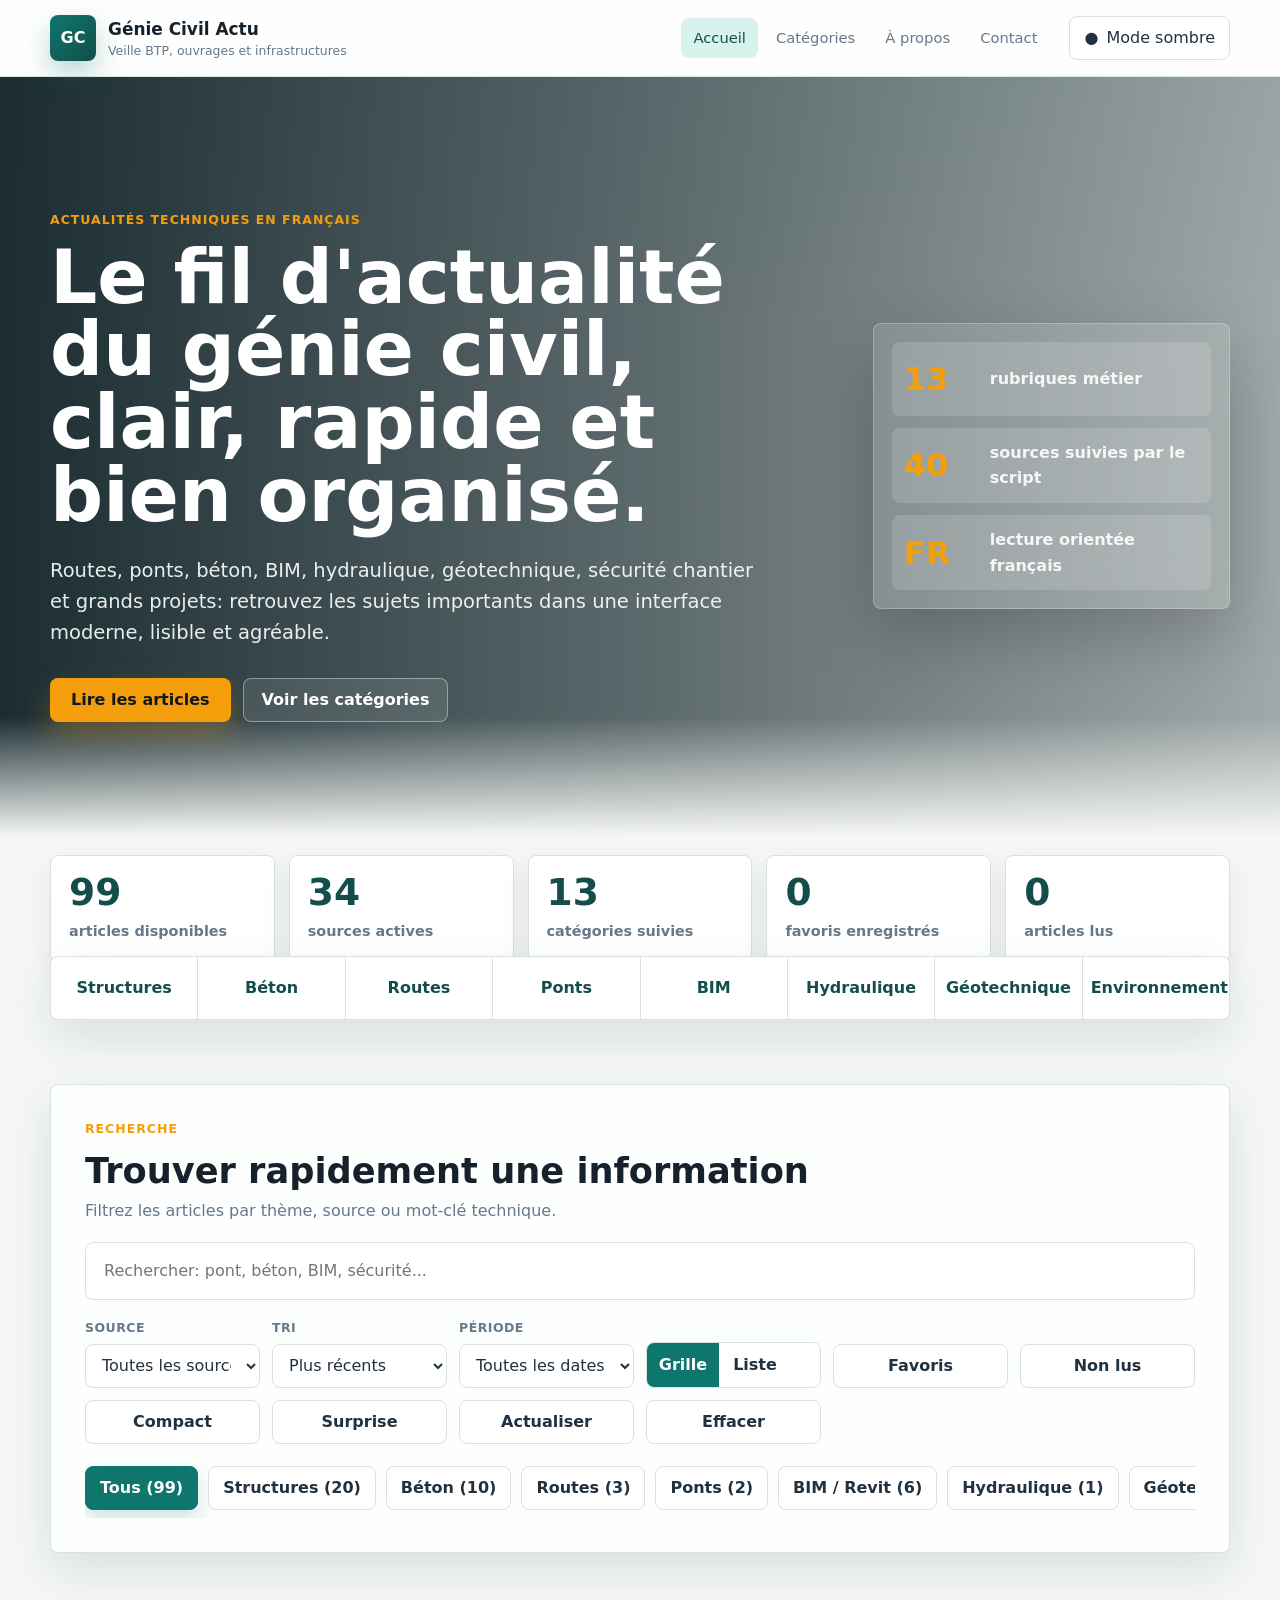
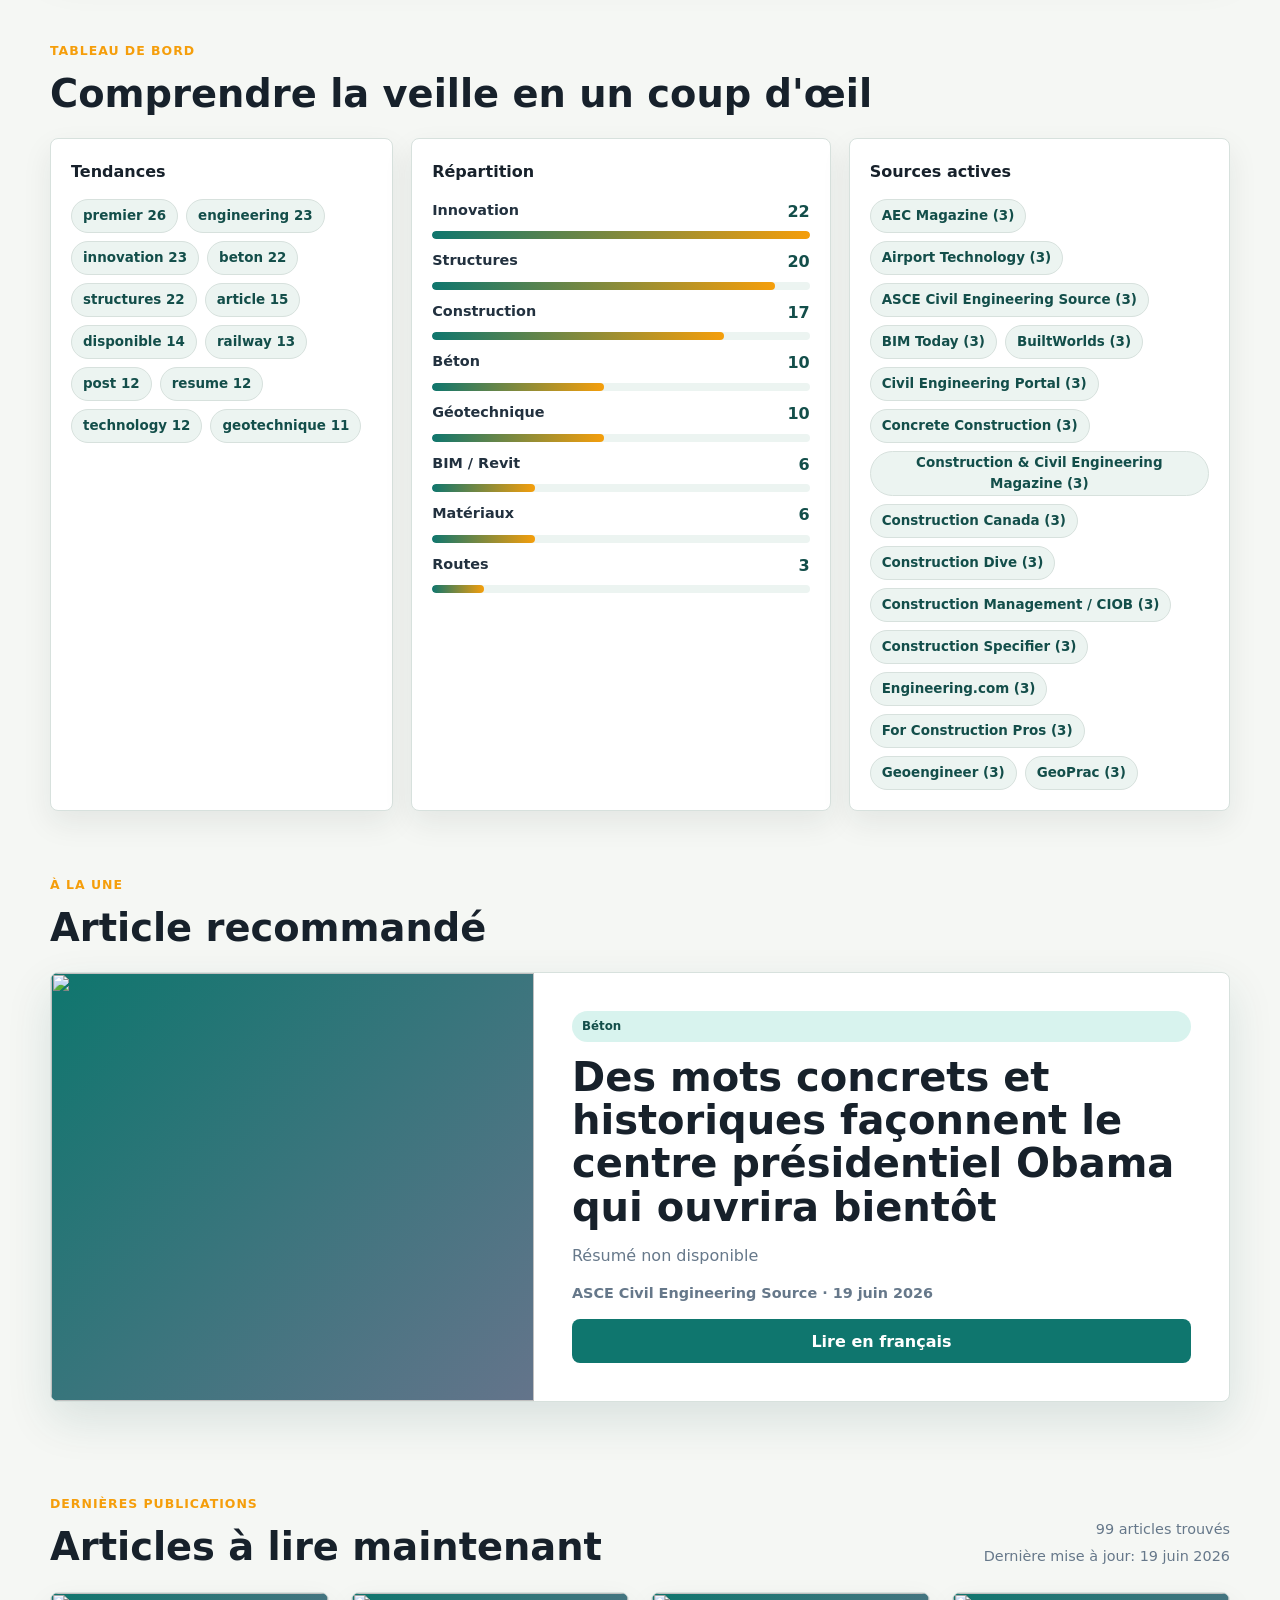
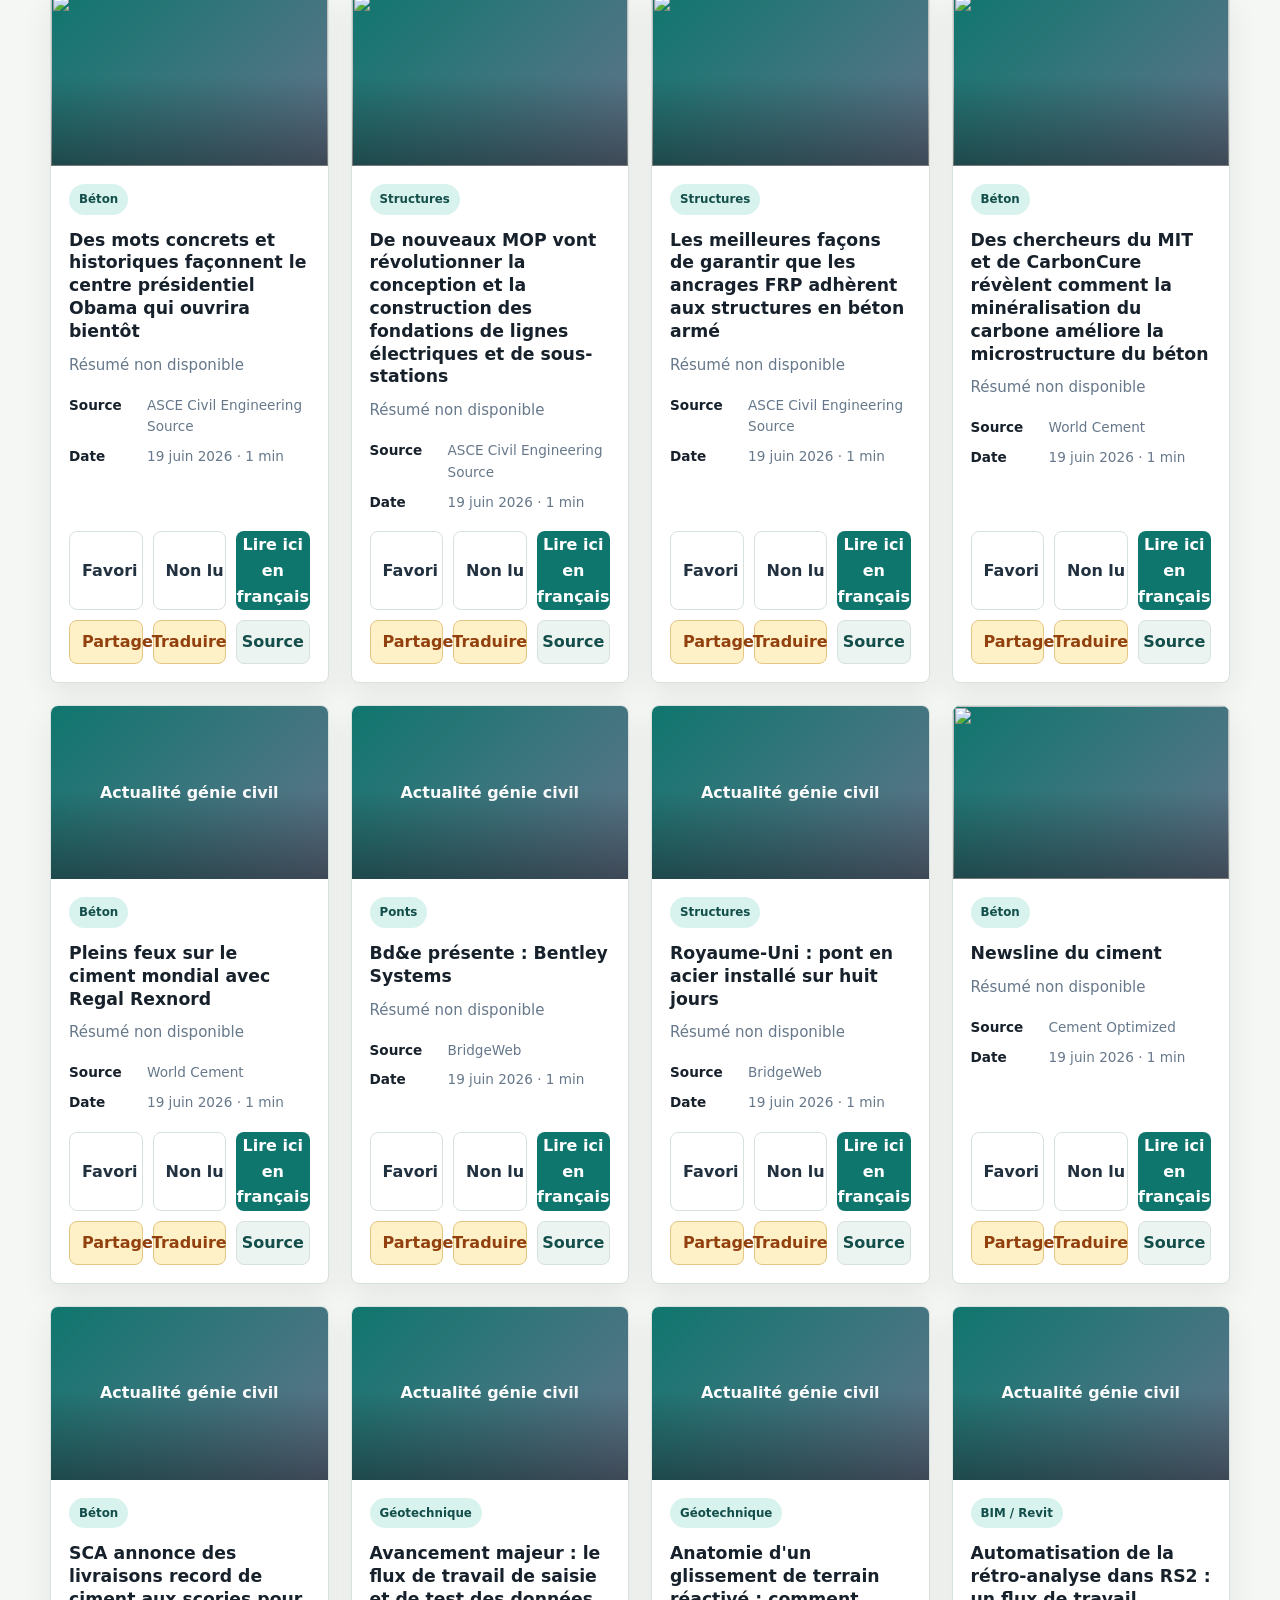
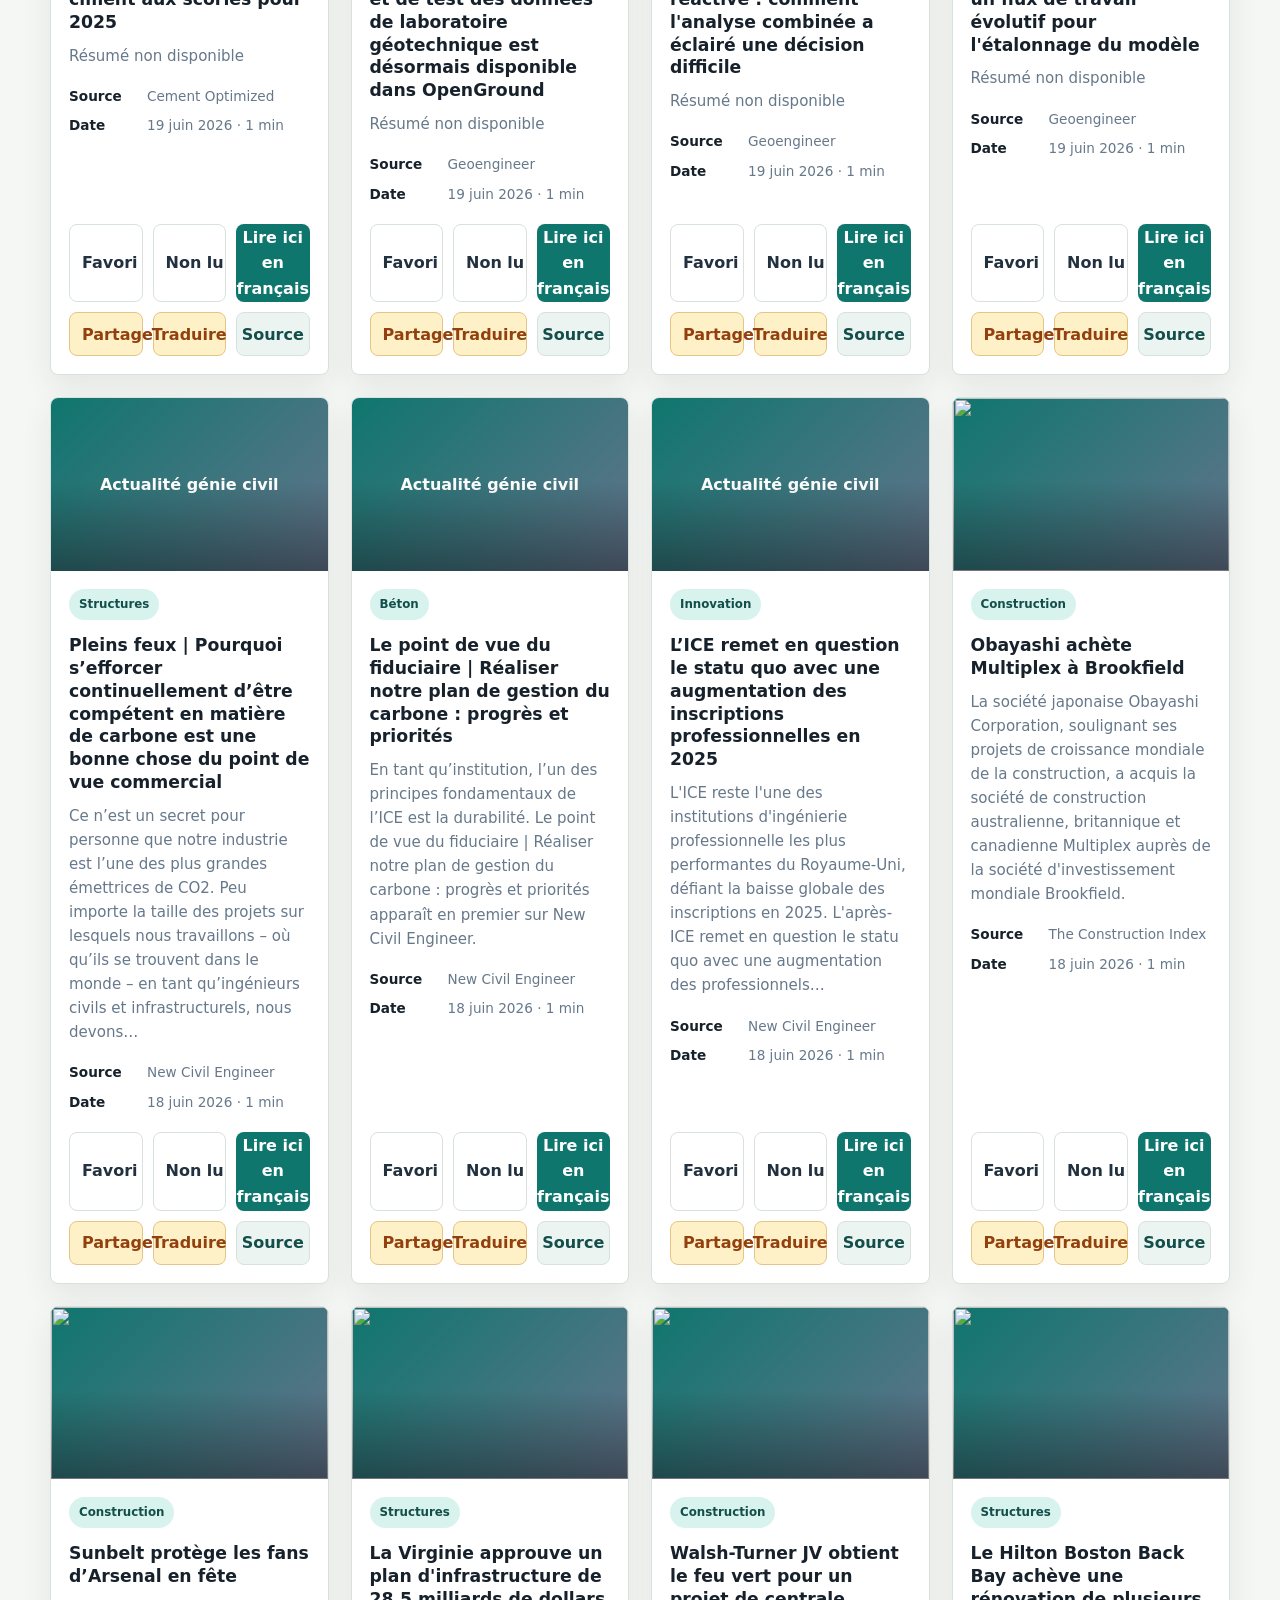
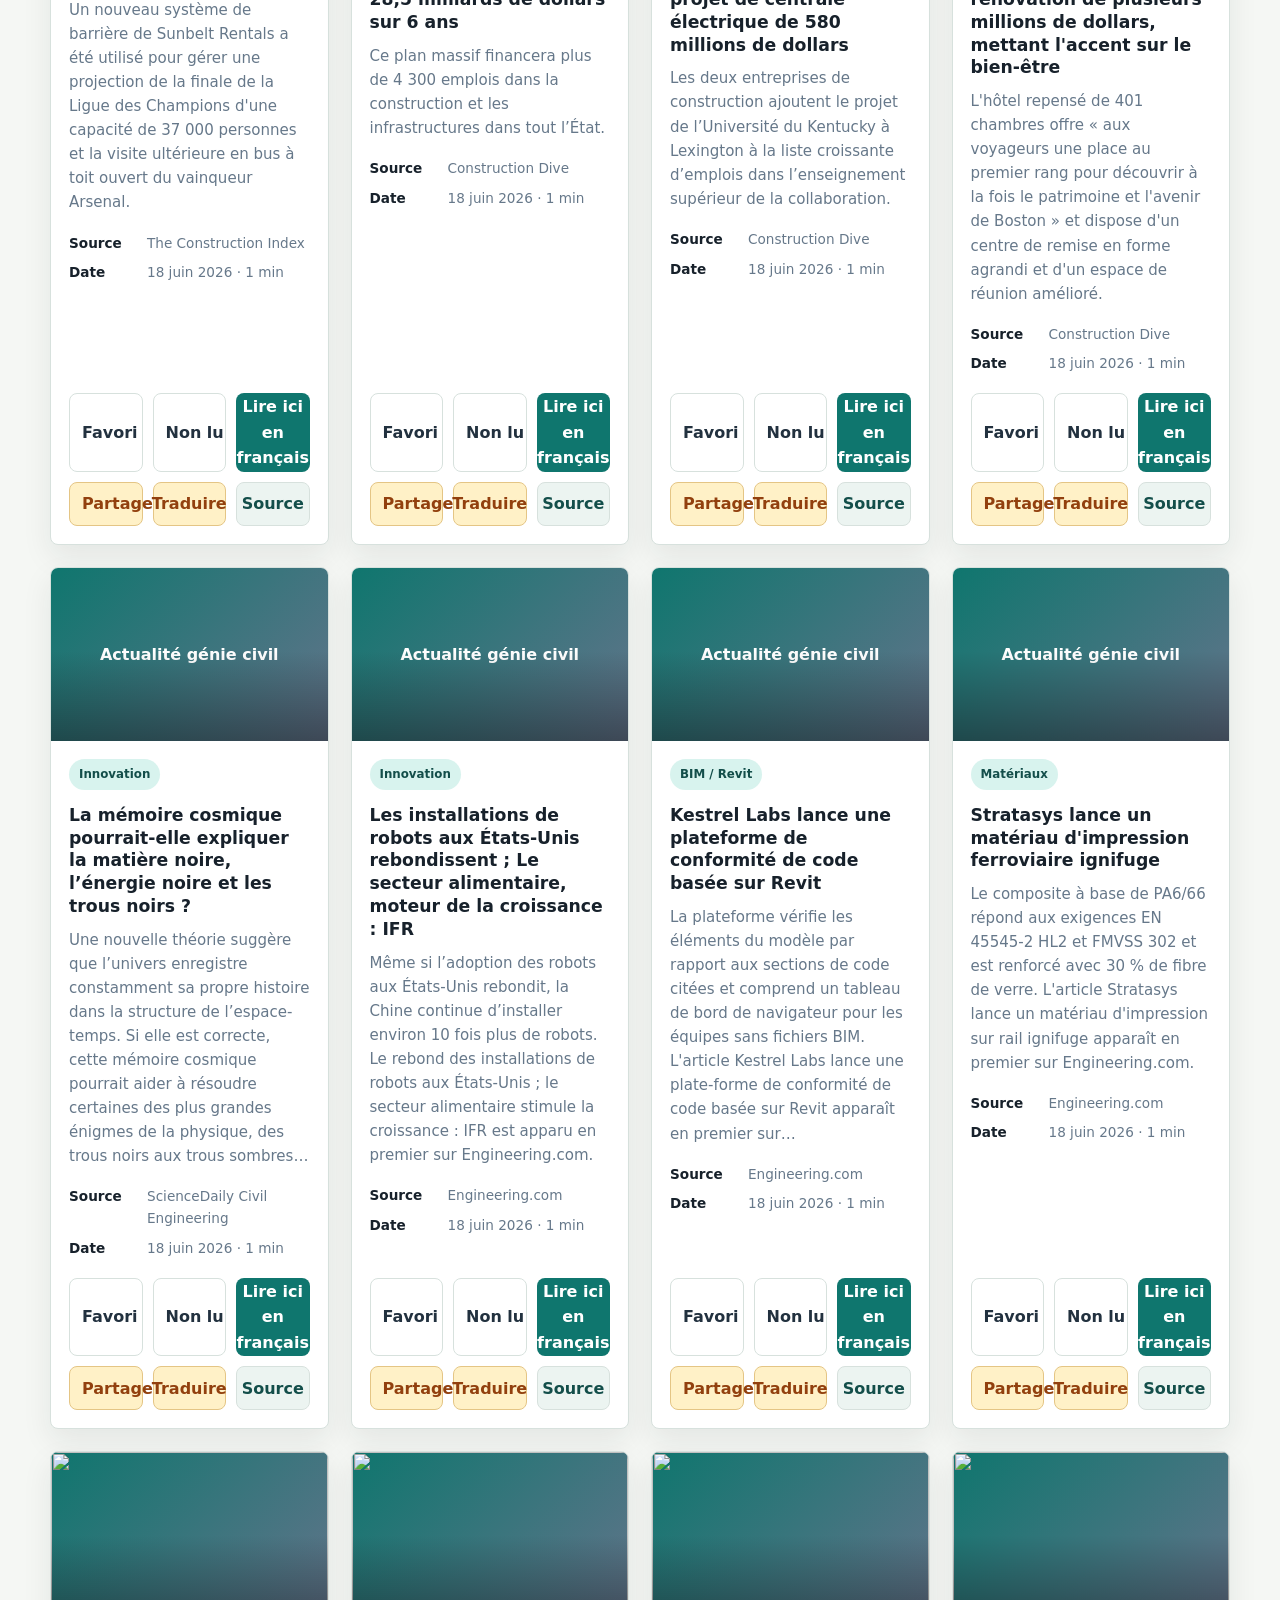
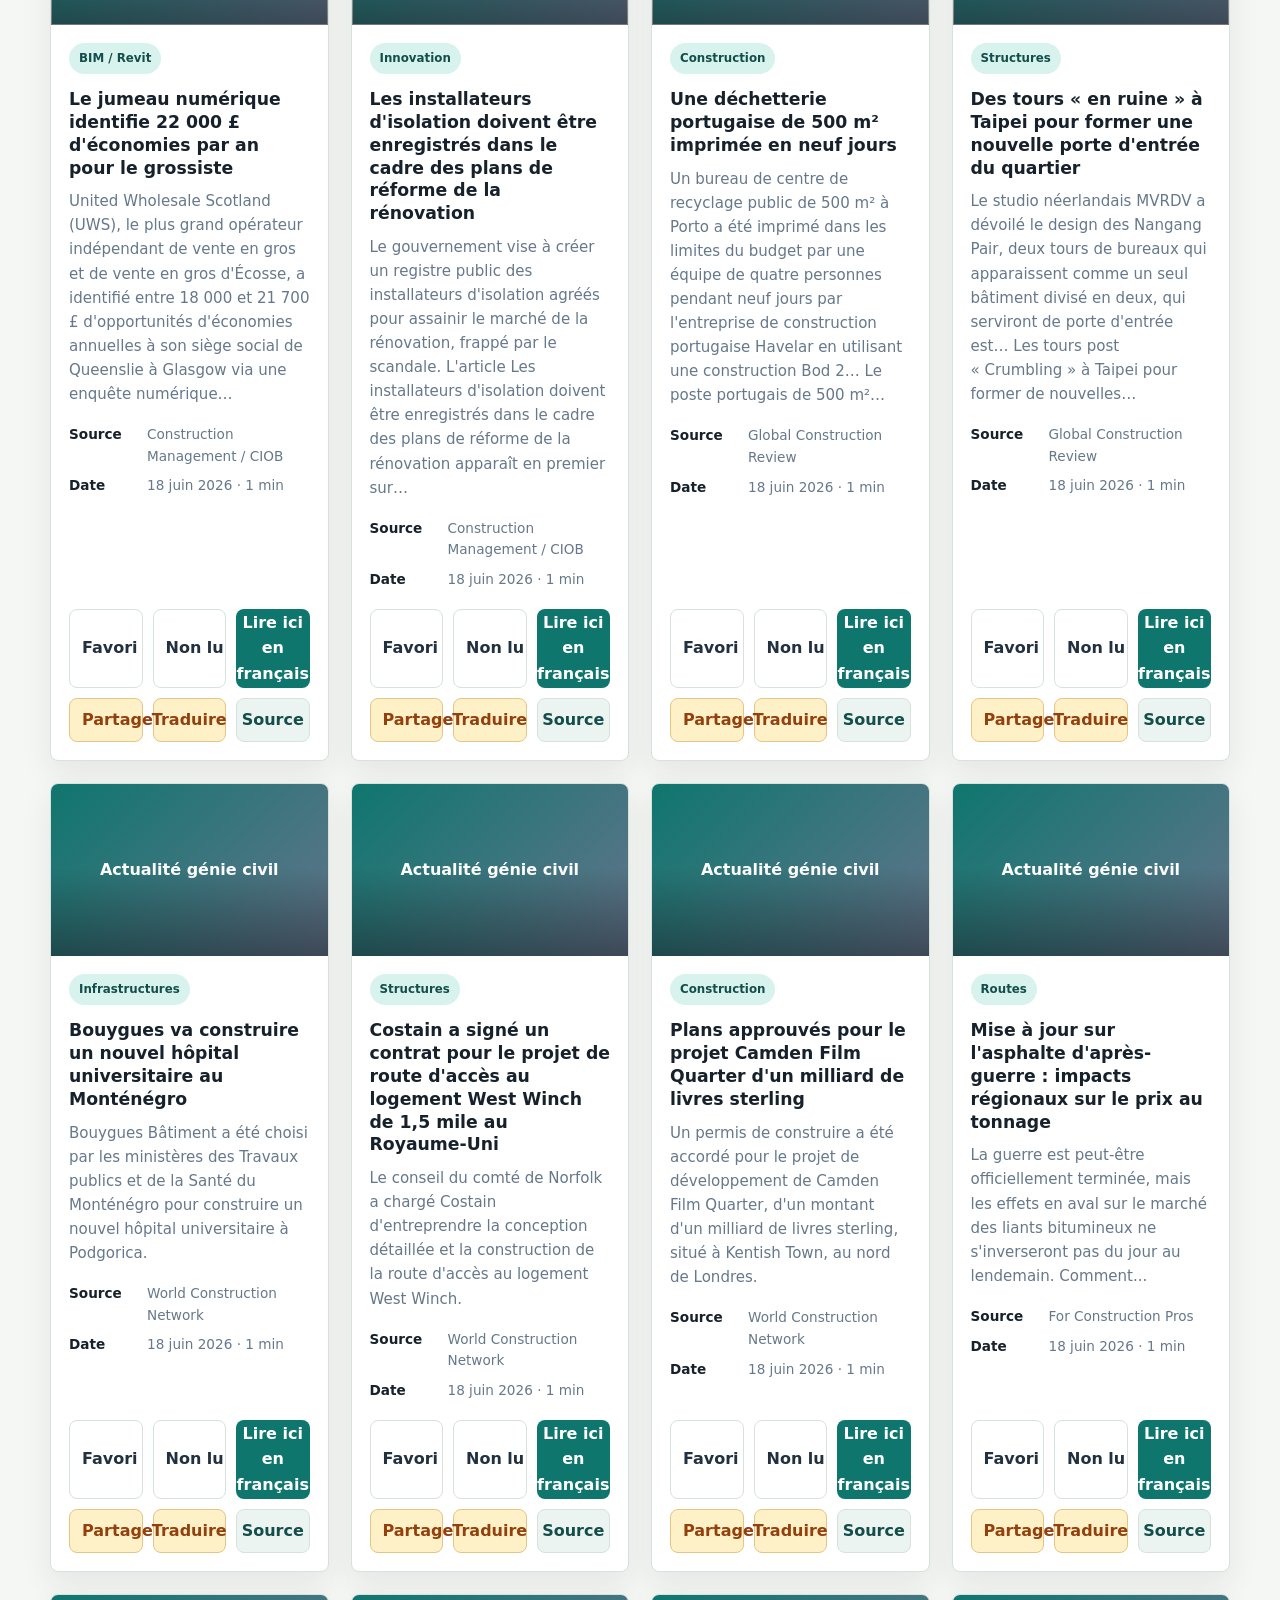
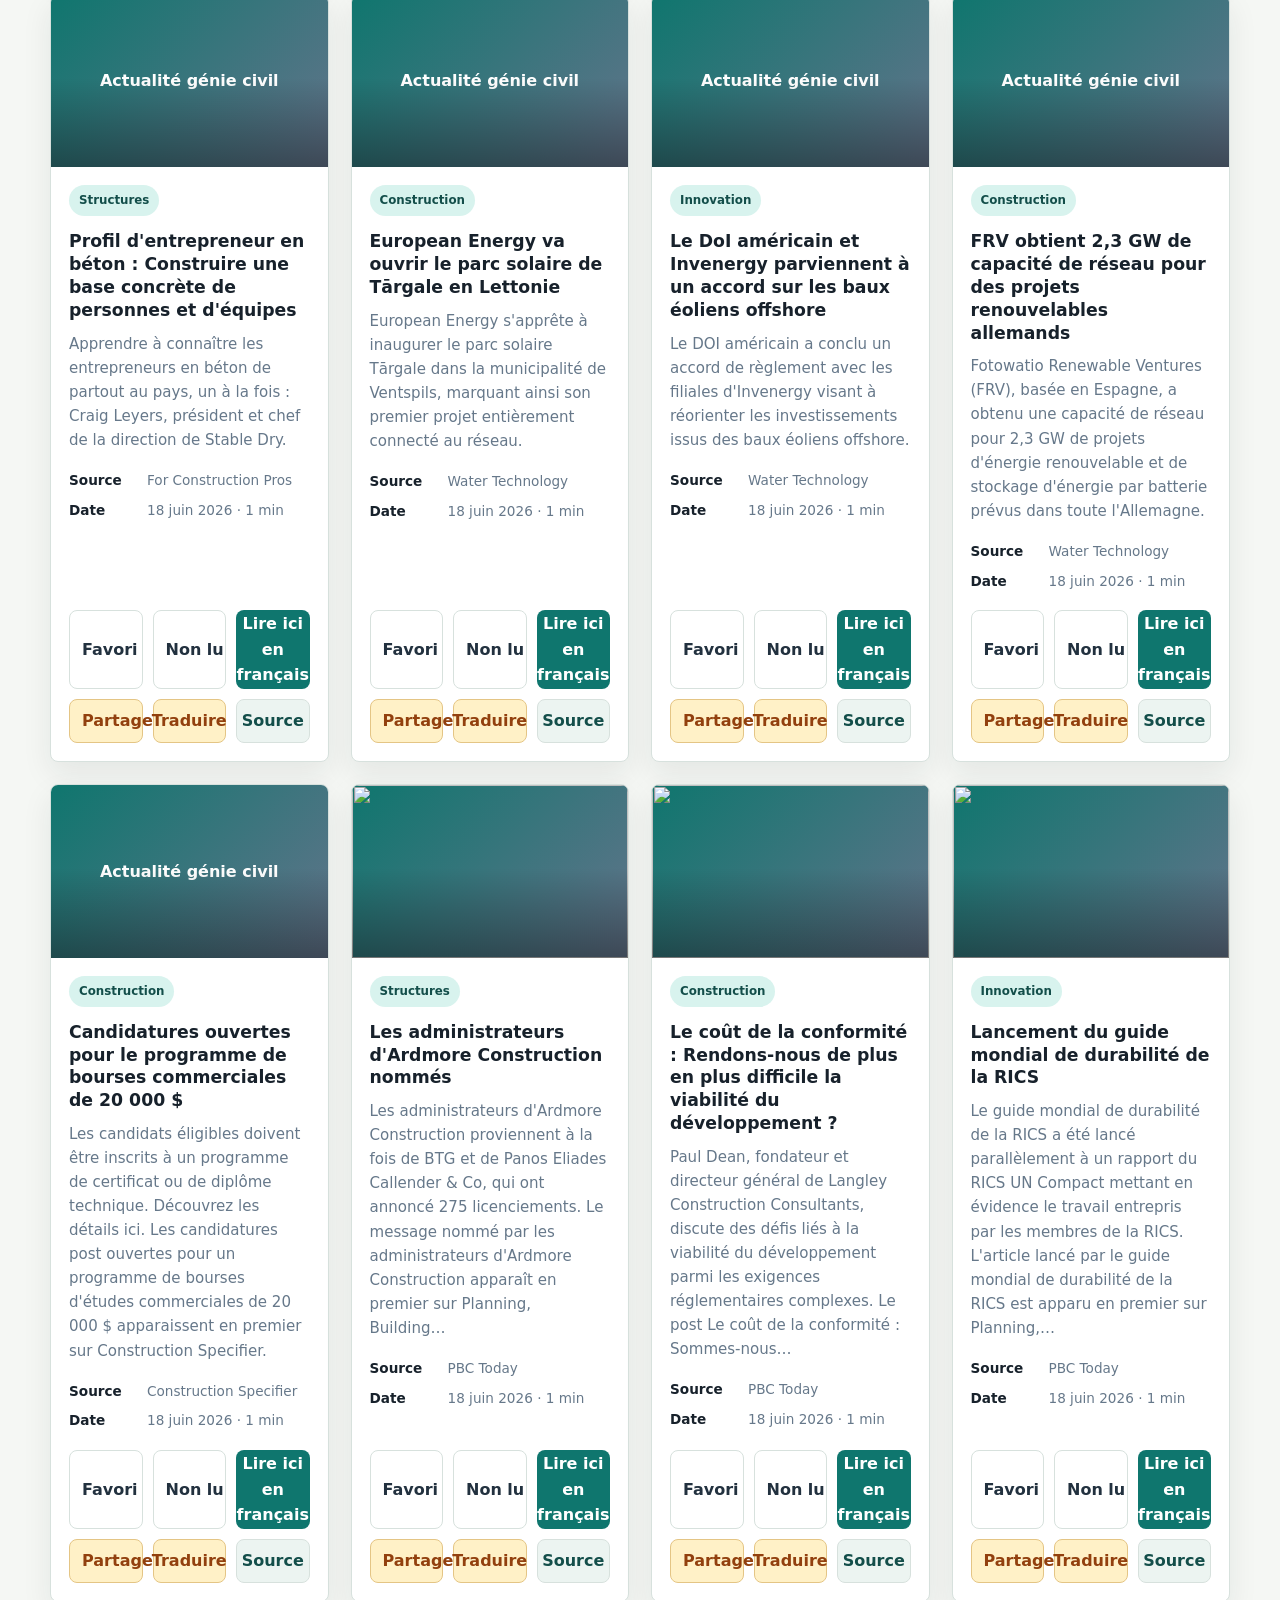
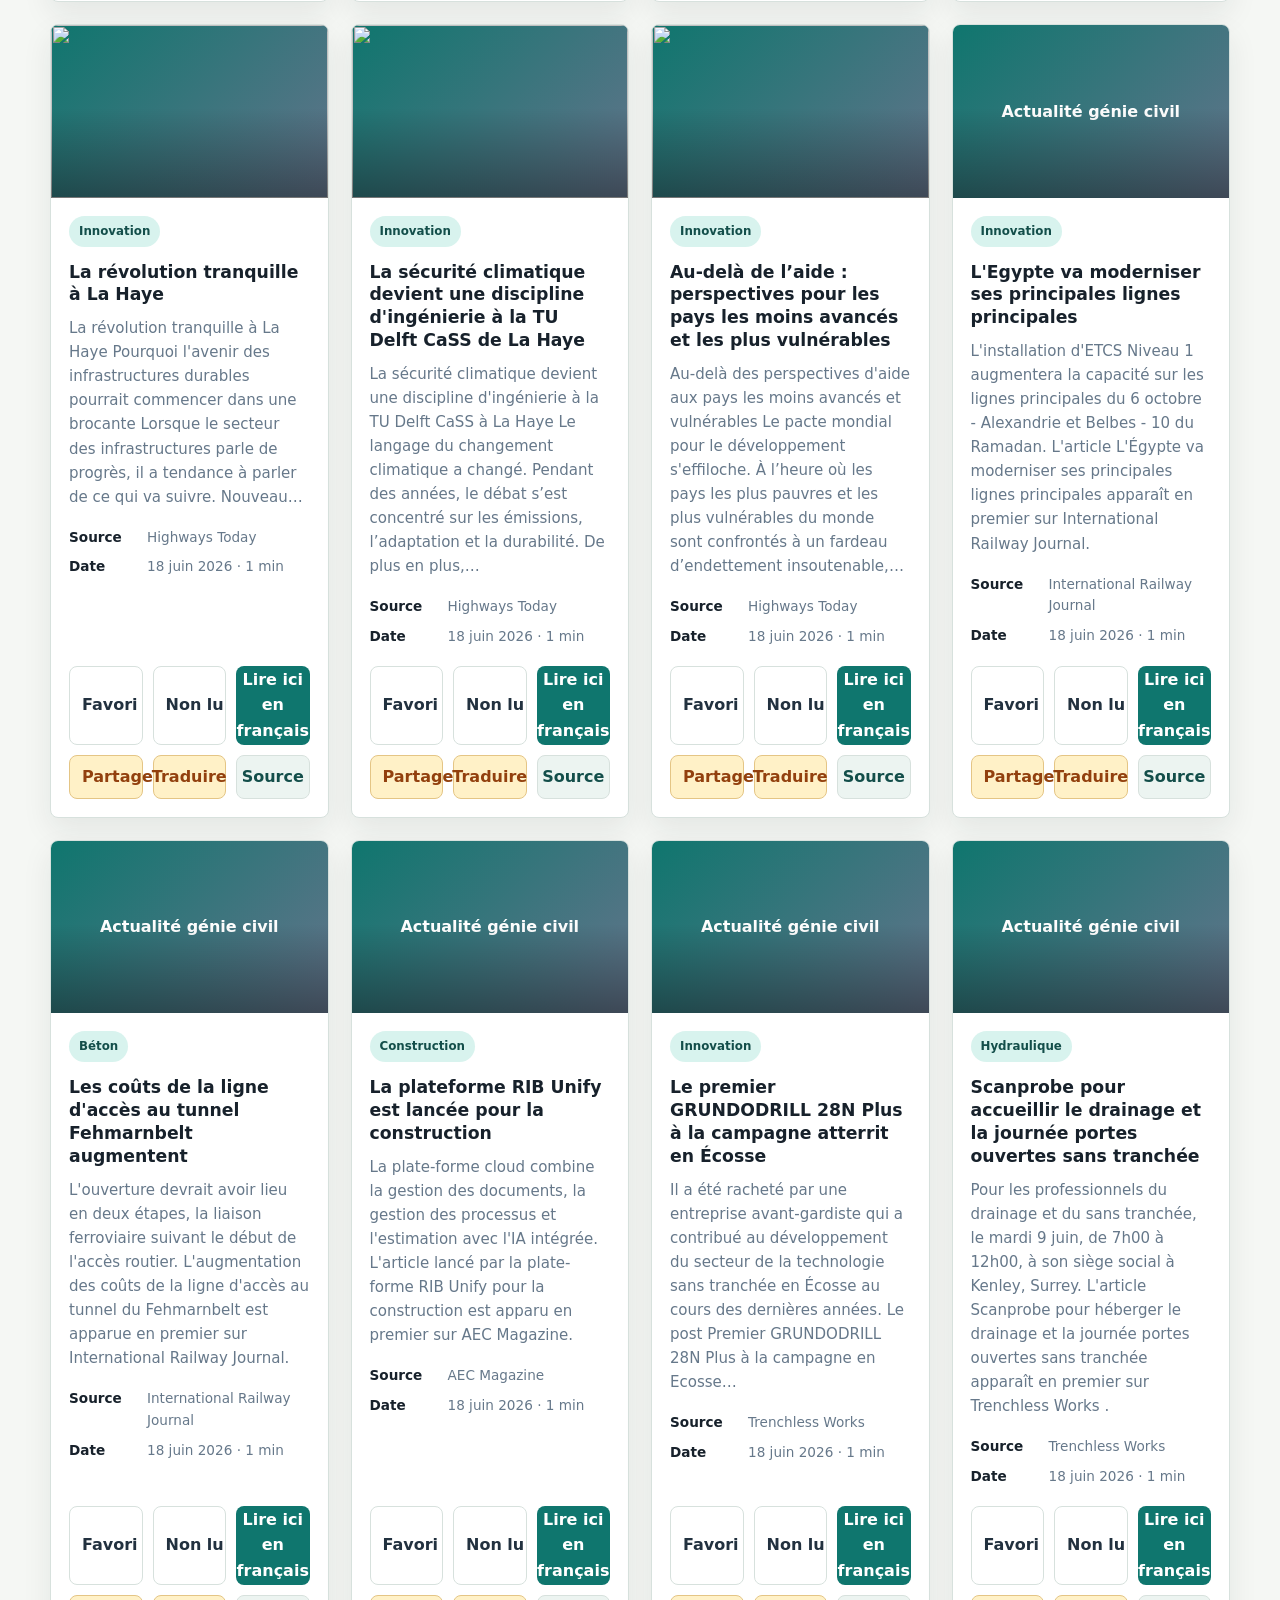
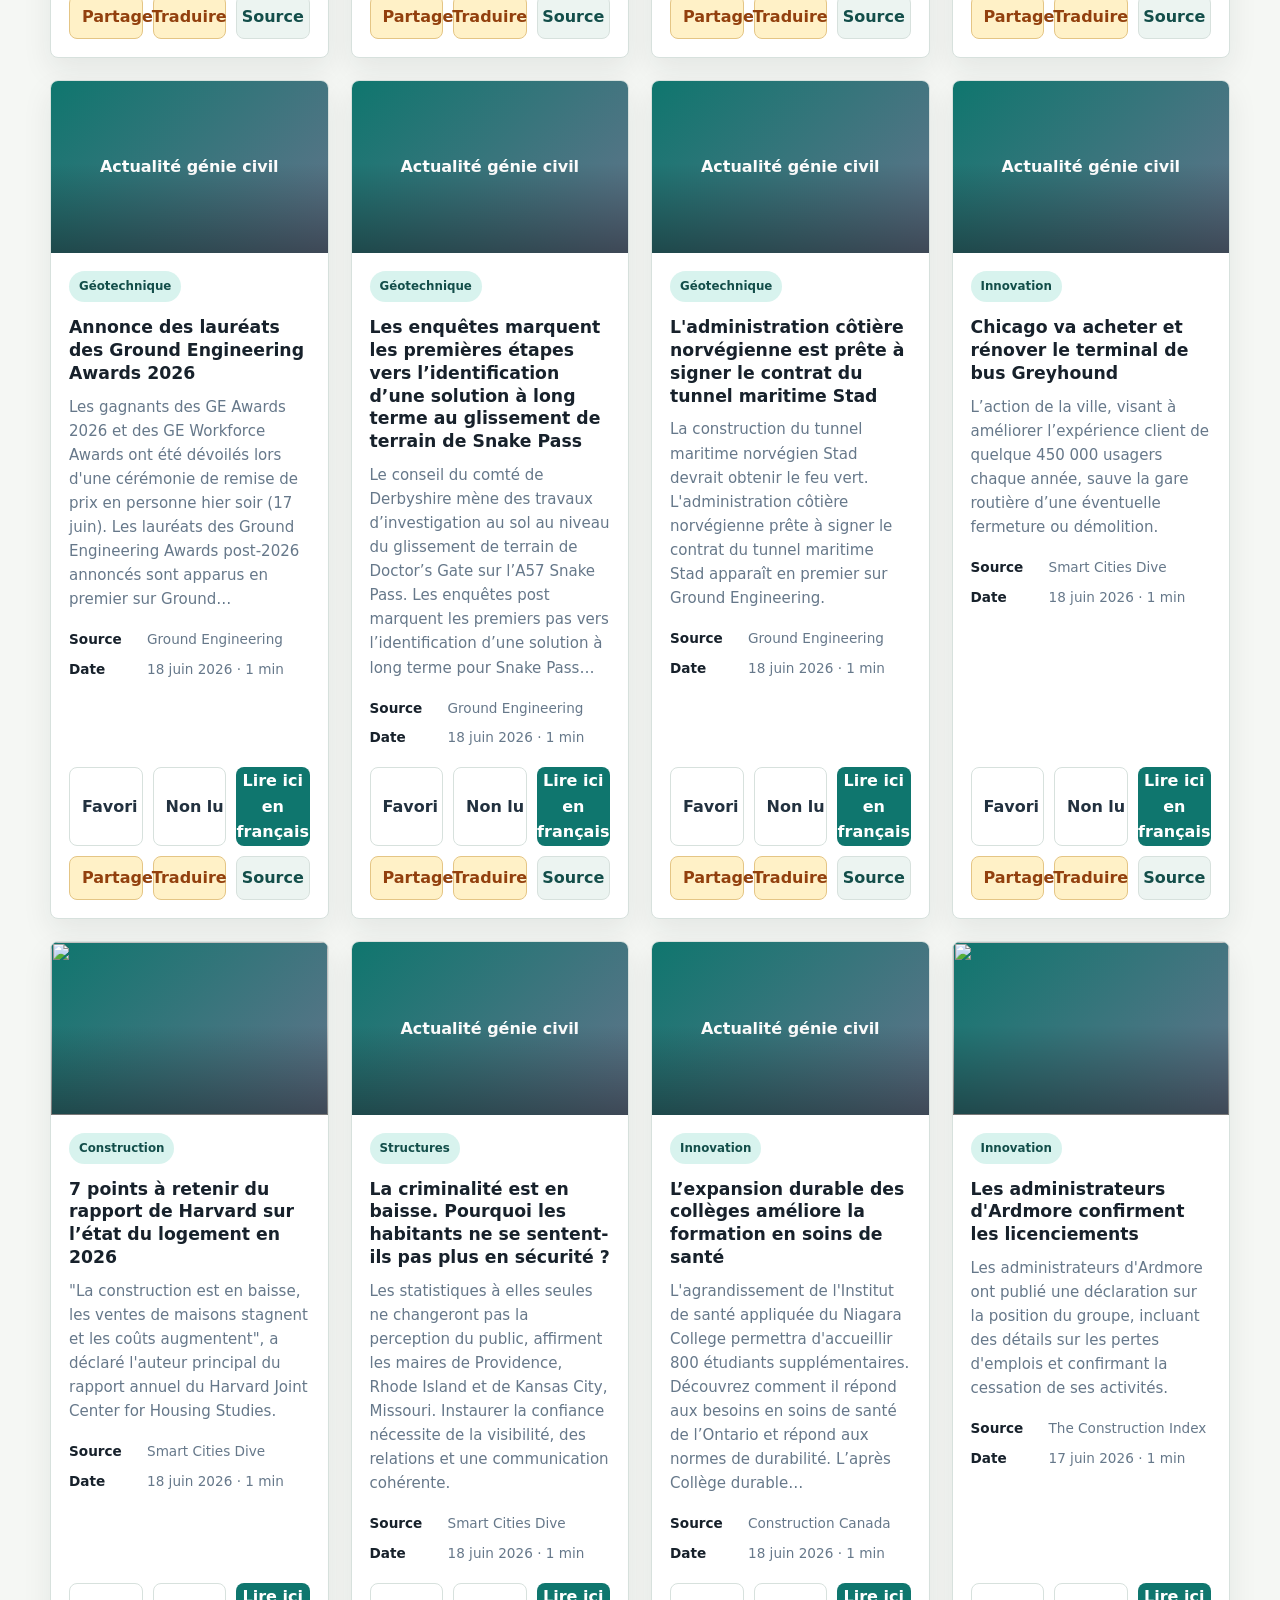
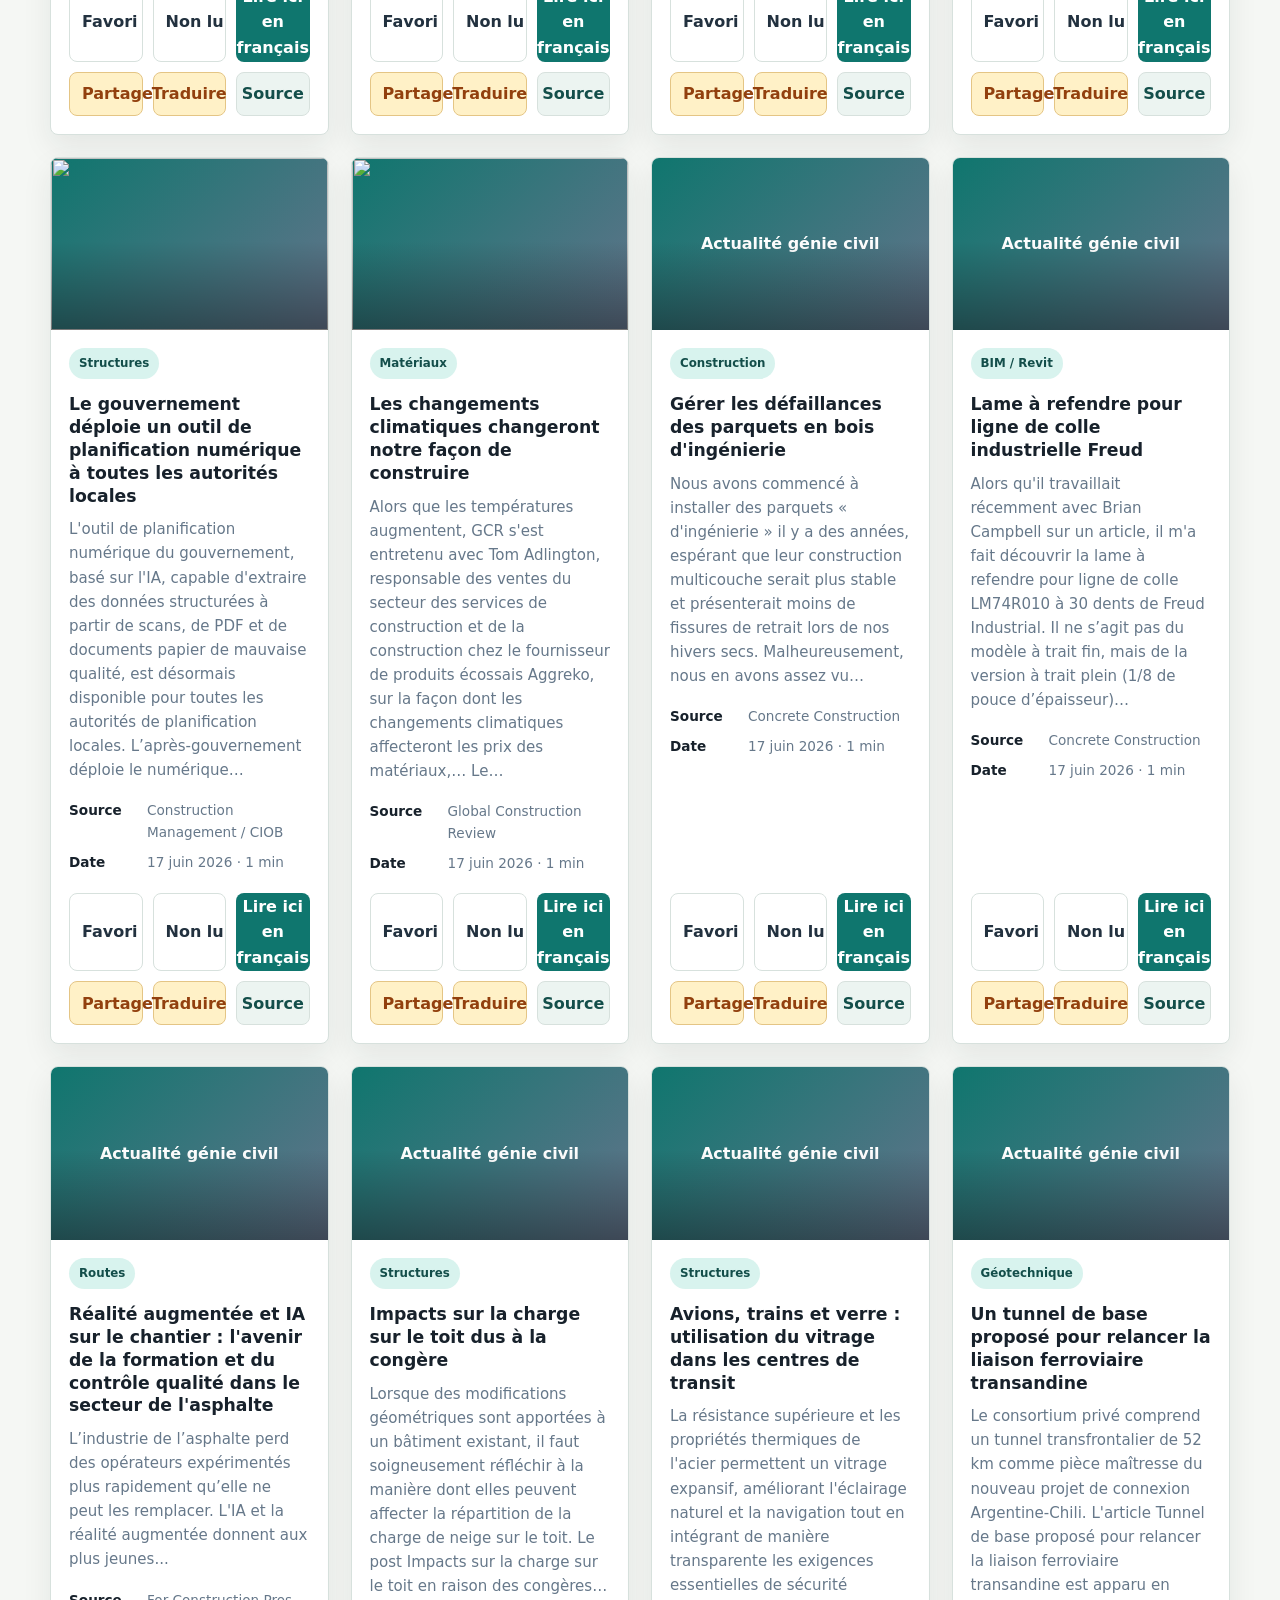
==== commit 0bdb3ed6: "Renforcer mobile et fonctions avancees" ====
--- a/index.html
+++ b/index.html
@@ -12,6 +12,8 @@
   <link rel="stylesheet" href="style.css">
 </head>
 <body>
+  <a class="skip-link" href="#actualites">Aller aux articles</a>
+  <div class="scroll-progress" id="scrollProgress" aria-hidden="true"></div>
   <header class="site-header">
     <div class="container header-grid">
       <a class="brand" href="index.html" aria-label="Accueil Génie Civil Actu">
@@ -86,6 +88,10 @@
         <div class="stat-card">
           <strong id="statFavorites">0</strong>
           <span>favoris enregistrés</span>
+        </div>
+        <div class="stat-card">
+          <strong id="statRead">0</strong>
+          <span>articles lus</span>
         </div>
       </div>
     </section>
@@ -130,14 +136,52 @@
               <option value="category">Par catégorie</option>
             </select>
           </label>
+          <label>
+            <span>Période</span>
+            <select id="periodFilter">
+              <option value="all">Toutes les dates</option>
+              <option value="7">7 derniers jours</option>
+              <option value="30">30 derniers jours</option>
+              <option value="90">90 derniers jours</option>
+            </select>
+          </label>
           <div class="segmented-control" aria-label="Mode d'affichage">
             <button class="view-button active" type="button" data-view="grid" aria-pressed="true">Grille</button>
             <button class="view-button" type="button" data-view="list" aria-pressed="false">Liste</button>
           </div>
           <button class="ghost-button" id="favoritesOnly" type="button" aria-pressed="false">Favoris</button>
+          <button class="ghost-button" id="unreadOnly" type="button" aria-pressed="false">Non lus</button>
+          <button class="ghost-button" id="compactMode" type="button" aria-pressed="false">Compact</button>
+          <button class="ghost-button" id="randomArticle" type="button">Surprise</button>
+          <button class="ghost-button" id="refreshNews" type="button">Actualiser</button>
           <button class="ghost-button" id="clearFilters" type="button">Effacer</button>
         </div>
         <div class="category-filters" id="categoryFilters" aria-label="Toutes les catégories"></div>
+      </div>
+    </section>
+
+    <section class="insights-section" aria-labelledby="insightsTitle">
+      <div class="container">
+        <div class="section-heading">
+          <div>
+            <p class="eyebrow">Tableau de bord</p>
+            <h2 id="insightsTitle">Comprendre la veille en un coup d'œil</h2>
+          </div>
+        </div>
+        <div class="insights-grid">
+          <article class="insight-panel">
+            <h3>Tendances</h3>
+            <div class="trend-list" id="trendList"></div>
+          </article>
+          <article class="insight-panel">
+            <h3>Répartition</h3>
+            <div class="category-bars" id="categoryBars"></div>
+          </article>
+          <article class="insight-panel">
+            <h3>Sources actives</h3>
+            <div class="source-cloud" id="sourceCloud"></div>
+          </article>
+        </div>
       </div>
     </section>
 
@@ -168,6 +212,18 @@
 
         <div class="status-box" id="statusBox" role="status">Chargement des actualités...</div>
         <div class="news-grid" id="newsGrid"></div>
+      </div>
+    </section>
+
+    <section class="timeline-section" aria-labelledby="timelineTitle">
+      <div class="container">
+        <div class="section-heading">
+          <div>
+            <p class="eyebrow">Chronologie</p>
+            <h2 id="timelineTitle">Derniers mouvements</h2>
+          </div>
+        </div>
+        <div class="timeline-list" id="timelineList"></div>
       </div>
     </section>
 
@@ -260,8 +316,10 @@
         </dl>
         <div class="card-actions">
           <button class="favorite-button" type="button" aria-label="Ajouter aux favoris">Favori</button>
+          <button class="read-state-button" type="button">Lu</button>
           <button class="reader-button" type="button">Lire ici en français</button>
           <button class="share-button" type="button">Partager</button>
+          <a class="translate-link" target="_blank" rel="noopener noreferrer">Traduire</a>
           <a class="read-link" target="_blank" rel="noopener noreferrer">Source</a>
         </div>
       </div>
@@ -293,5 +351,11 @@
 
   <script src="app.js" defer></script>
   <button class="back-to-top" id="backToTop" type="button" aria-label="Retour en haut">↑</button>
+  <nav class="mobile-bottom-nav" aria-label="Navigation mobile">
+    <a href="#accueil">Accueil</a>
+    <a href="#actualites">Articles</a>
+    <button id="mobileSearchFocus" type="button">Recherche</button>
+    <button id="mobileFiltersFocus" type="button">Filtres</button>
+  </nav>
 </body>
 </html>
--- a/style.css
+++ b/style.css
@@ -92,6 +92,35 @@
   border: 0;
 }
 
+.skip-link {
+  position: fixed;
+  top: 10px;
+  left: 10px;
+  z-index: 100;
+  transform: translateY(-140%);
+  padding: 10px 14px;
+  border-radius: var(--radius);
+  background: var(--color-dark);
+  color: #FFFFFF;
+  font-weight: 900;
+  text-decoration: none;
+  transition: transform 160ms ease;
+}
+
+.skip-link:focus {
+  transform: translateY(0);
+}
+
+.scroll-progress {
+  position: fixed;
+  top: 0;
+  left: 0;
+  z-index: 60;
+  width: 0;
+  height: 4px;
+  background: linear-gradient(90deg, var(--color-accent), var(--color-primary));
+}
+
 .site-header {
   position: sticky;
   top: 0;
@@ -362,7 +391,7 @@
 
 .stats-grid {
   display: grid;
-  grid-template-columns: repeat(4, 1fr);
+  grid-template-columns: repeat(5, 1fr);
   gap: 14px;
 }
 
@@ -443,7 +472,7 @@
 
 .advanced-controls {
   display: grid;
-  grid-template-columns: minmax(160px, 1fr) minmax(150px, 0.8fr) auto auto auto;
+  grid-template-columns: repeat(auto-fit, minmax(150px, 1fr));
   gap: 12px;
   align-items: end;
 }
@@ -483,7 +512,8 @@
 .view-button,
 .ghost-button,
 .favorite-button,
-.share-button {
+.share-button,
+.read-state-button {
   min-height: 44px;
   border: 1px solid var(--color-border);
   border-radius: var(--radius);
@@ -502,7 +532,8 @@
 
 .view-button.active,
 .ghost-button.active,
-.favorite-button.active {
+.favorite-button.active,
+.read-state-button.active {
   background: var(--color-primary);
   border-color: var(--color-primary);
   color: #FFFFFF;
@@ -642,6 +673,134 @@
   color: #FFFFFF;
 }
 
+.insights-section,
+.timeline-section {
+  padding: 42px 0;
+}
+
+.insights-grid {
+  display: grid;
+  grid-template-columns: 0.9fr 1.1fr 1fr;
+  gap: 18px;
+}
+
+.insight-panel {
+  display: grid;
+  gap: 14px;
+  align-content: start;
+  min-height: 100%;
+  padding: 20px;
+  border: 1px solid var(--color-border);
+  border-radius: var(--radius);
+  background: var(--color-surface);
+  box-shadow: var(--shadow-card);
+}
+
+.insight-panel h3 {
+  margin: 0;
+  color: var(--color-ink);
+  font-size: 1rem;
+}
+
+.trend-list,
+.source-cloud {
+  display: flex;
+  flex-wrap: wrap;
+  gap: 8px;
+  color: var(--color-muted);
+}
+
+.trend-chip,
+.source-pill {
+  min-height: 34px;
+  padding: 0 11px;
+  border: 1px solid var(--color-border);
+  border-radius: 999px;
+  background: var(--color-surface-2);
+  color: var(--color-primary-strong);
+  cursor: pointer;
+  font-size: 0.84rem;
+  font-weight: 900;
+}
+
+.category-bars {
+  display: grid;
+  gap: 10px;
+  color: var(--color-muted);
+}
+
+.category-bar {
+  display: grid;
+  grid-template-columns: minmax(0, 1fr) auto;
+  gap: 7px 10px;
+  width: 100%;
+  padding: 0;
+  border: 0;
+  background: transparent;
+  color: var(--color-text);
+  cursor: pointer;
+  text-align: left;
+}
+
+.category-bar span {
+  overflow: hidden;
+  font-size: 0.9rem;
+  font-weight: 900;
+  text-overflow: ellipsis;
+  white-space: nowrap;
+}
+
+.category-bar strong {
+  color: var(--color-primary-strong);
+}
+
+.bar-track {
+  grid-column: 1 / -1;
+  height: 8px;
+  overflow: hidden;
+  border-radius: 999px;
+  background: var(--color-surface-2);
+}
+
+.bar-fill {
+  display: block;
+  height: 100%;
+  border-radius: inherit;
+  background: linear-gradient(90deg, var(--color-primary), var(--color-accent));
+}
+
+.timeline-list {
+  display: grid;
+  grid-template-columns: repeat(auto-fit, minmax(min(100%, 250px), 1fr));
+  gap: 14px;
+}
+
+.timeline-item {
+  display: grid;
+  gap: 7px;
+  min-height: 100%;
+  padding: 16px;
+  border: 1px solid var(--color-border);
+  border-radius: var(--radius);
+  background: var(--color-surface);
+  color: var(--color-text);
+  cursor: pointer;
+  text-align: left;
+  box-shadow: var(--shadow-card);
+}
+
+.timeline-item span,
+.timeline-item small {
+  color: var(--color-muted);
+  font-size: 0.78rem;
+  font-weight: 800;
+}
+
+.timeline-item strong {
+  color: var(--color-ink);
+  line-height: 1.35;
+}
+
 .news-grid {
   display: grid;
   grid-template-columns: repeat(auto-fit, minmax(min(100%, 280px), 1fr));
@@ -681,9 +840,39 @@
   box-shadow: 0 22px 44px rgba(23, 33, 43, 0.13);
 }
 
+.news-card.is-read {
+  border-color: color-mix(in srgb, var(--color-border) 72%, var(--color-primary));
+}
+
+.news-card.is-read h3 {
+  color: color-mix(in srgb, var(--color-ink) 74%, var(--color-muted));
+}
+
 .list-view .news-card {
   display: grid;
   grid-template-columns: minmax(220px, 0.34fr) minmax(0, 1fr);
+}
+
+.compact-view {
+  gap: 14px;
+}
+
+.compact-view .news-card {
+  min-height: auto;
+}
+
+.compact-view .card-media,
+.compact-view .summary {
+  display: none;
+}
+
+.compact-view .card-content {
+  padding: 15px;
+}
+
+.compact-view .news-card h3 {
+  margin-bottom: 6px;
+  font-size: 1rem;
 }
 
 .list-view .card-media {
@@ -785,13 +974,14 @@
 
 .card-actions {
   display: grid;
-  grid-template-columns: auto 1fr auto auto;
+  grid-template-columns: repeat(3, minmax(0, 1fr));
   gap: 10px;
   margin-top: auto;
 }
 
 .read-link,
-.reader-button {
+.reader-button,
+.translate-link {
   display: inline-flex;
   align-items: center;
   justify-content: center;
@@ -814,15 +1004,23 @@
 }
 
 .favorite-button,
-.share-button {
+.share-button,
+.read-state-button {
   padding: 0 12px;
   white-space: nowrap;
 }
 
-.share-button {
+.share-button,
+.translate-link {
   background: var(--color-accent-soft);
   color: #92400E;
   border-color: color-mix(in srgb, var(--color-accent) 42%, var(--color-border));
+}
+
+.translate-link {
+  min-height: 44px;
+  border: 1px solid color-mix(in srgb, var(--color-accent) 42%, var(--color-border));
+  border-radius: var(--radius);
 }
 
 .feature-band {
@@ -1195,6 +1393,40 @@
   transform: translateY(0);
 }
 
+.mobile-bottom-nav {
+  position: fixed;
+  right: 10px;
+  bottom: 10px;
+  left: 10px;
+  z-index: 40;
+  display: none;
+  grid-template-columns: repeat(4, minmax(0, 1fr));
+  gap: 8px;
+  padding: 8px;
+  border: 1px solid color-mix(in srgb, var(--color-border) 84%, transparent);
+  border-radius: 18px;
+  background: color-mix(in srgb, var(--color-surface) 94%, transparent);
+  box-shadow: 0 18px 42px rgba(15, 23, 42, 0.18);
+  backdrop-filter: blur(18px);
+}
+
+.mobile-bottom-nav a,
+.mobile-bottom-nav button {
+  display: inline-flex;
+  align-items: center;
+  justify-content: center;
+  min-height: 42px;
+  padding: 0 8px;
+  border: 0;
+  border-radius: 12px;
+  background: var(--color-surface-2);
+  color: var(--color-primary-strong);
+  cursor: pointer;
+  font-size: 0.82rem;
+  font-weight: 900;
+  text-decoration: none;
+}
+
 .site-footer {
   padding: 36px 0;
   background:
@@ -1244,13 +1476,14 @@
 
   .hero-layout,
   .feature-grid,
+  .insights-grid,
   .spotlight-card,
   .footer-grid,
   .contact-layout {
     grid-template-columns: 1fr;
   }
 
-.advanced-controls {
+  .advanced-controls {
     grid-template-columns: repeat(2, minmax(0, 1fr));
   }
 
@@ -1264,6 +1497,10 @@
 
   .stats-grid {
     grid-template-columns: repeat(2, 1fr);
+  }
+
+  .card-actions {
+    grid-template-columns: repeat(2, minmax(0, 1fr));
   }
 
   .section-heading {
@@ -1277,6 +1514,10 @@
 }
 
 @media (max-width: 620px) {
+  body {
+    padding-bottom: 76px;
+  }
+
   .container {
     width: min(100% - 24px, var(--container));
   }
@@ -1328,6 +1569,14 @@
   }
 
   .stats-grid {
+    grid-template-columns: 1fr;
+  }
+
+  .insight-panel {
+    padding: 16px;
+  }
+
+  .timeline-list {
     grid-template-columns: 1fr;
   }
 
@@ -1345,10 +1594,46 @@
   }
 
   .reader-dialog {
-    max-height: 94vh;
+    width: 100%;
+    height: 100%;
+    max-height: none;
+    border-radius: 0;
   }
 
   .reader-header {
     padding: 22px 56px 16px 18px;
   }
-}
+
+  .reader-frame-wrap iframe {
+    min-height: 52vh;
+  }
+
+  .reader-frame-note {
+    position: static;
+    max-width: none;
+    margin: 10px;
+  }
+
+  .back-to-top {
+    right: 18px;
+    bottom: 88px;
+  }
+
+  .mobile-bottom-nav {
+    display: grid;
+  }
+}
+
+@media (max-width: 380px) {
+  .mobile-bottom-nav {
+    gap: 6px;
+    padding: 6px;
+  }
+
+  .mobile-bottom-nav a,
+  .mobile-bottom-nav button {
+    min-height: 38px;
+    padding: 0 4px;
+    font-size: 0.74rem;
+  }
+}
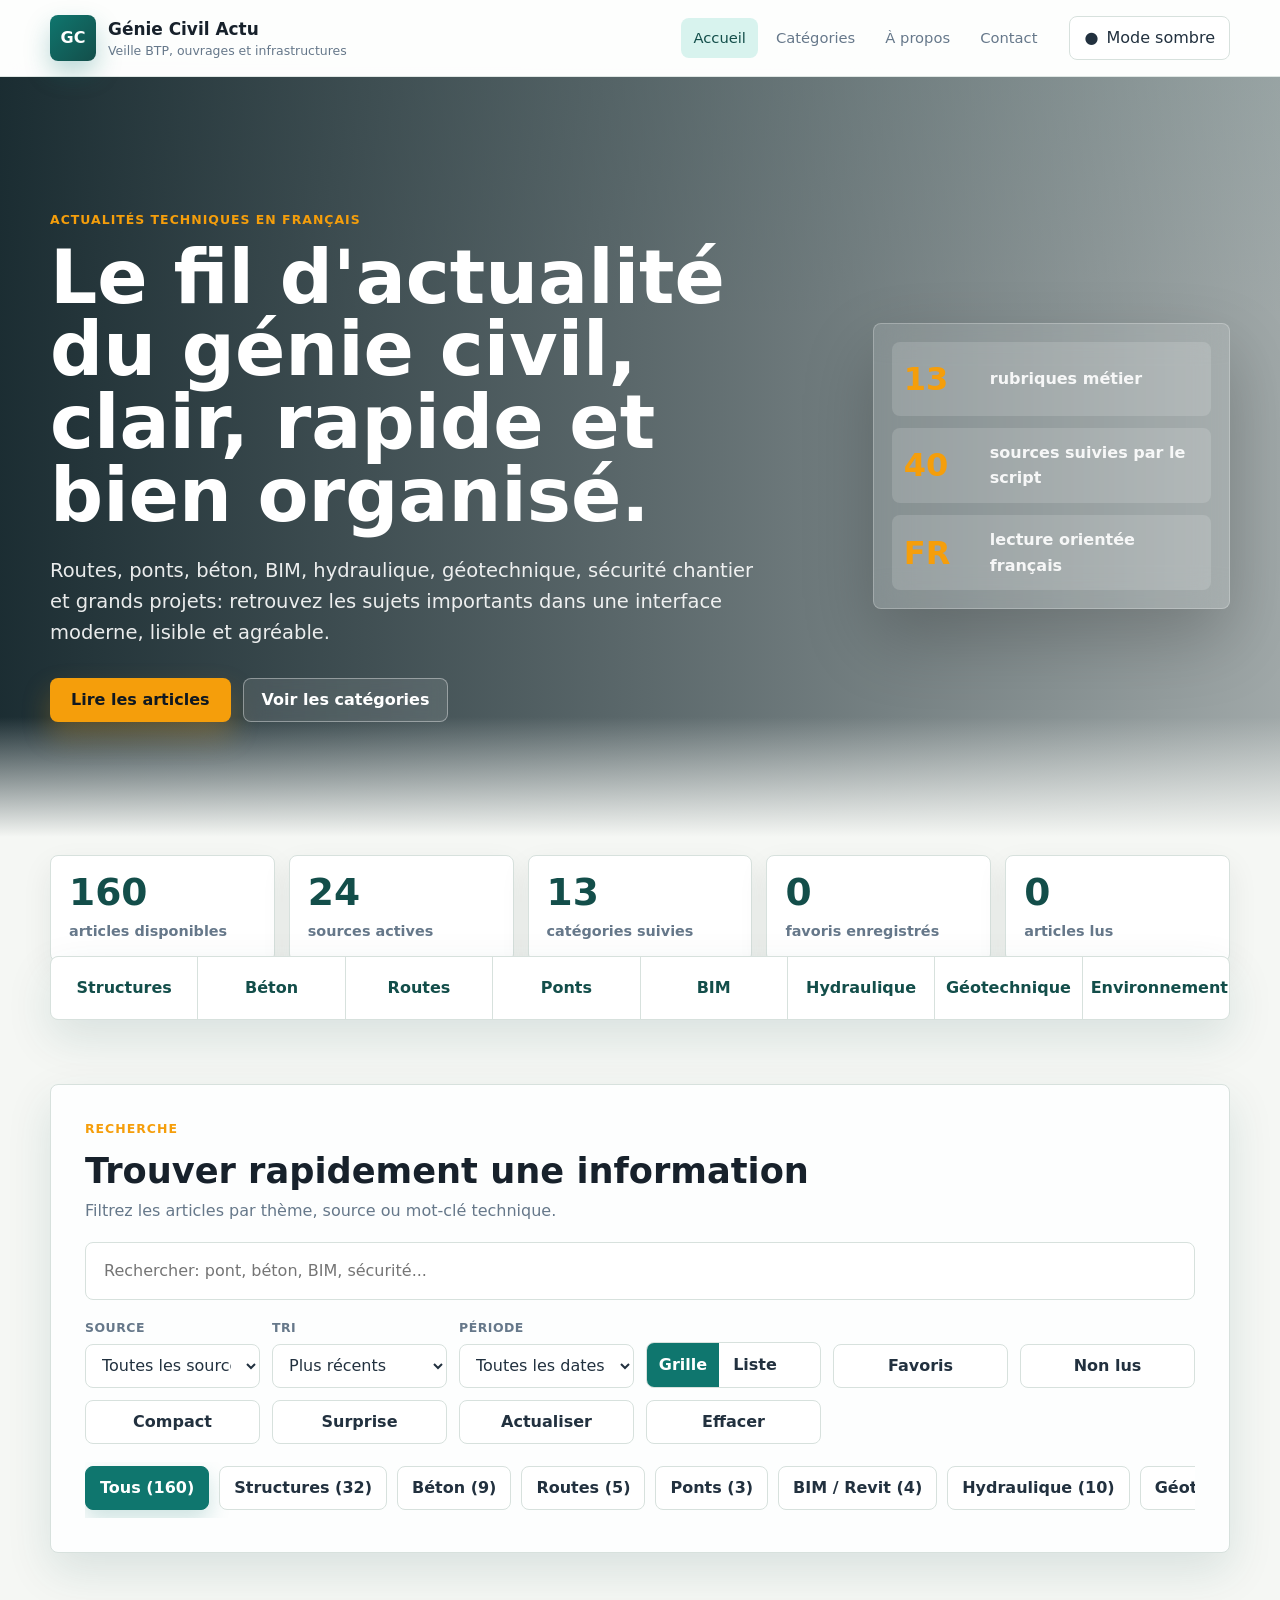
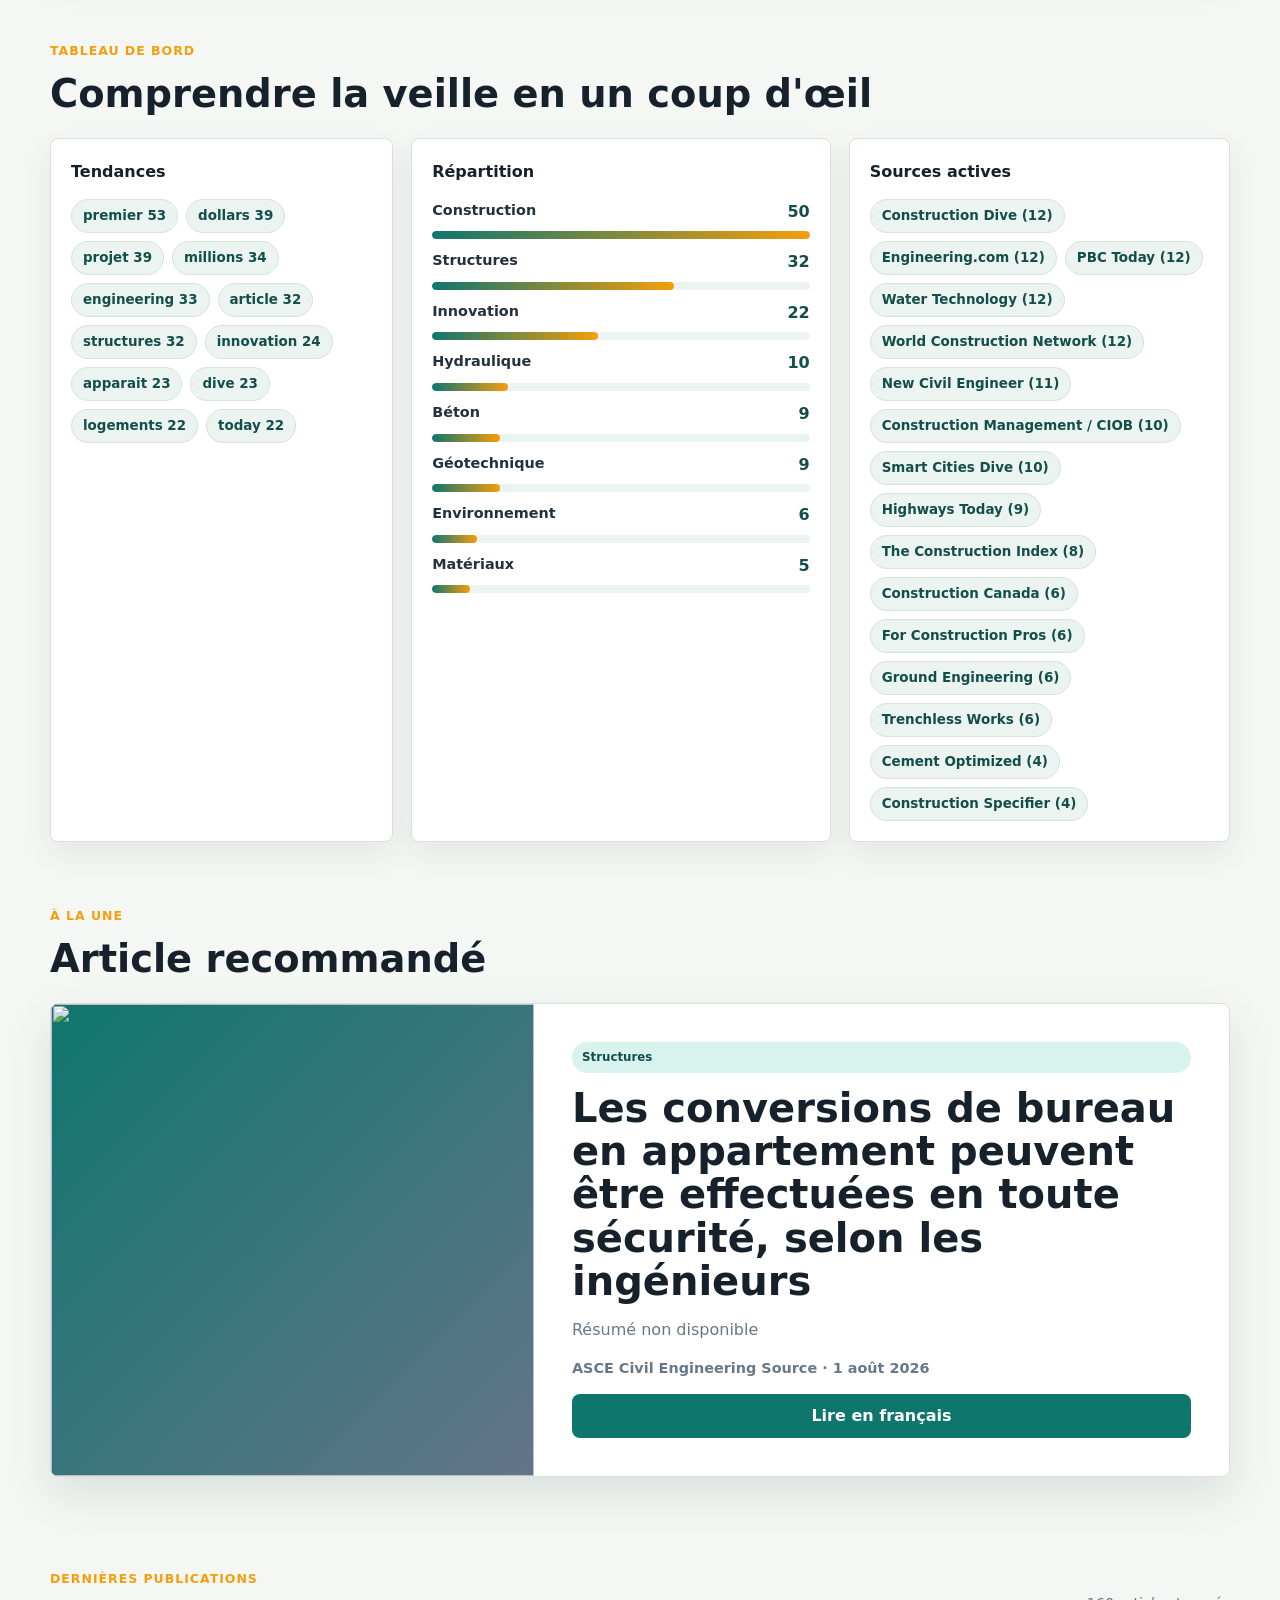
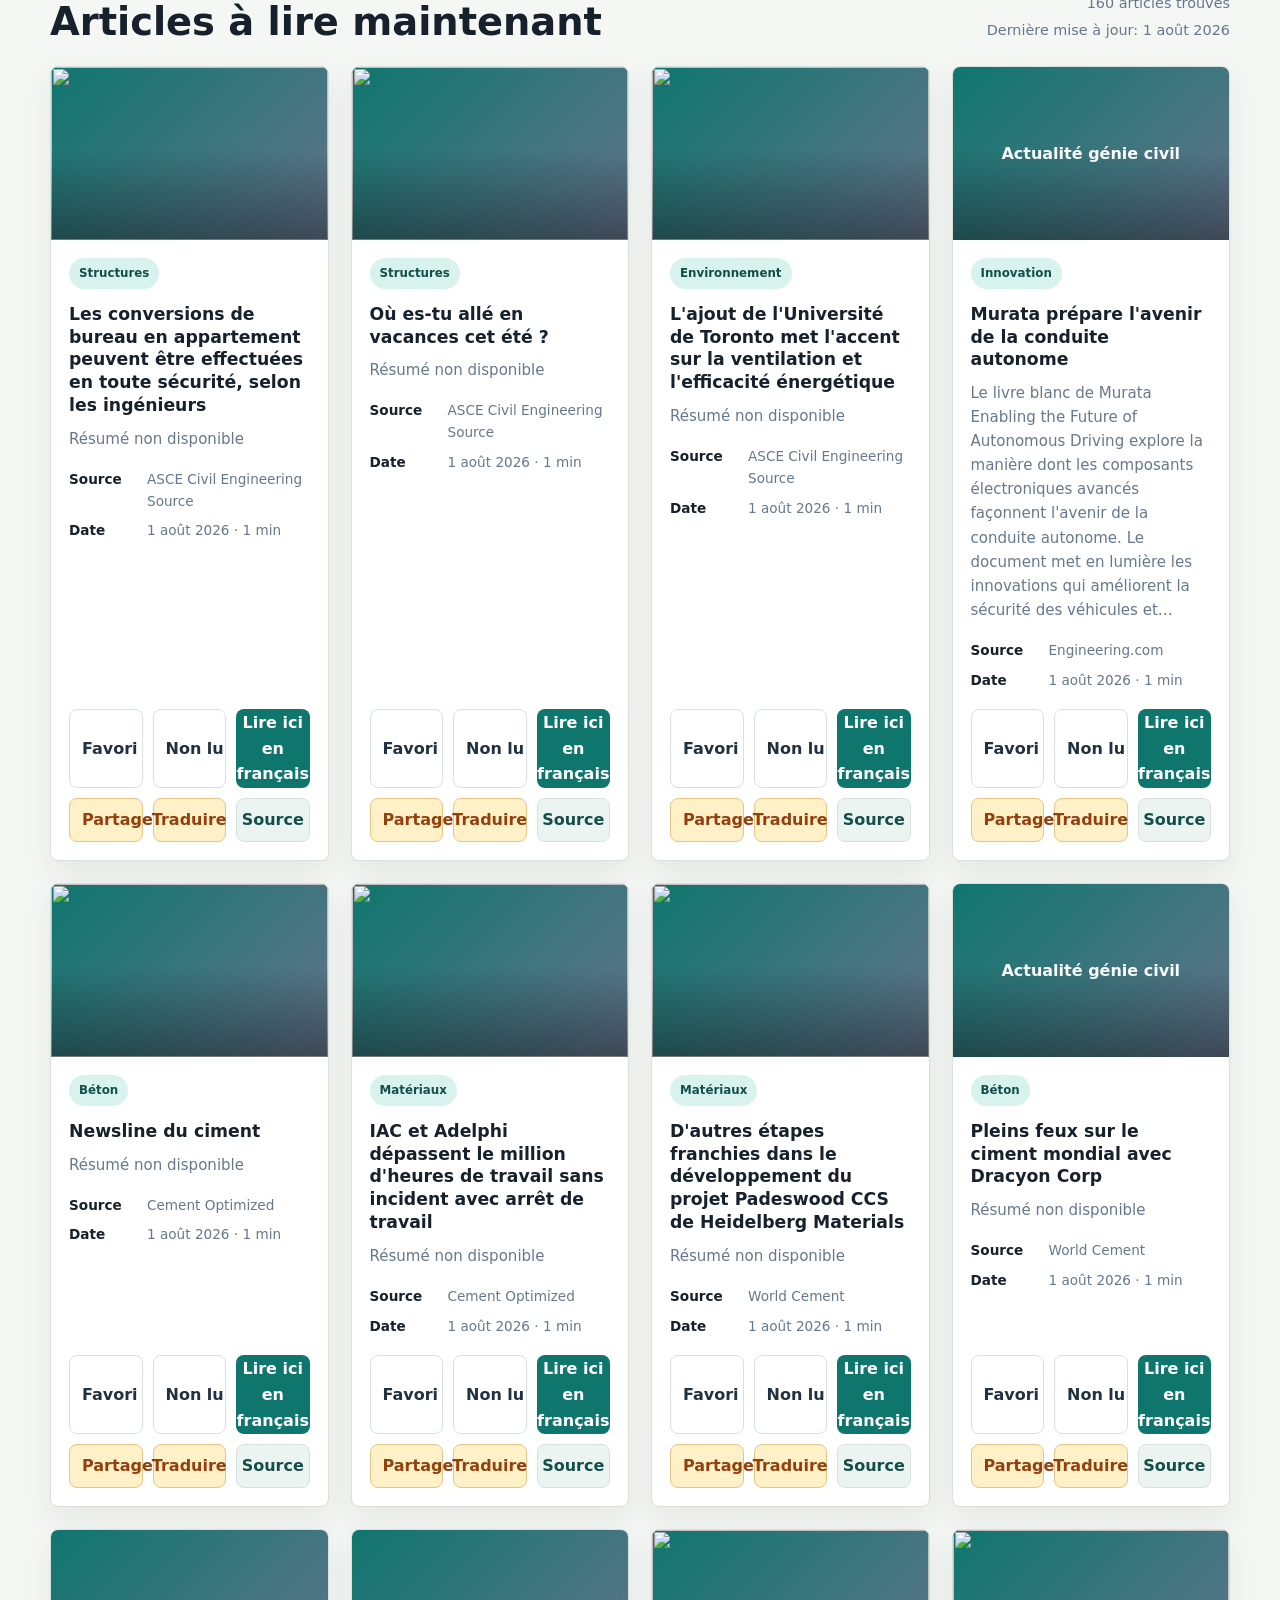
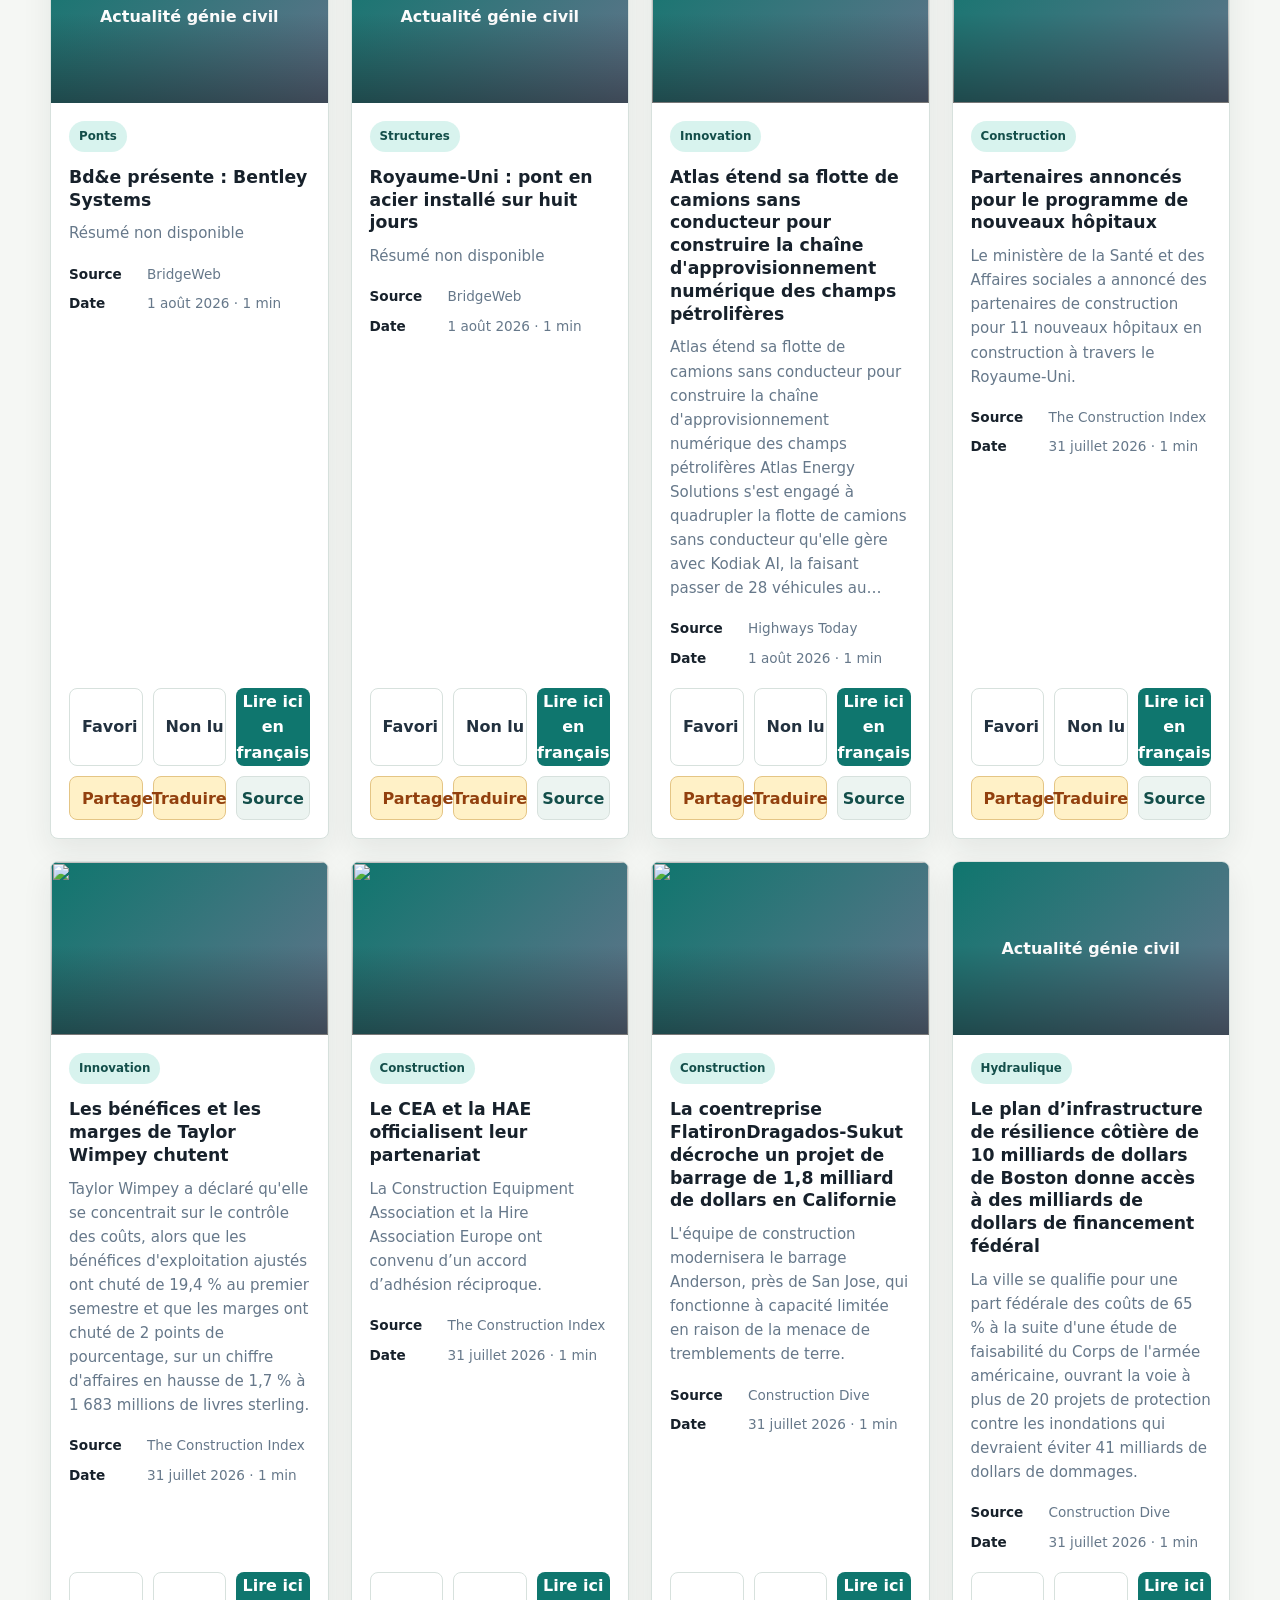
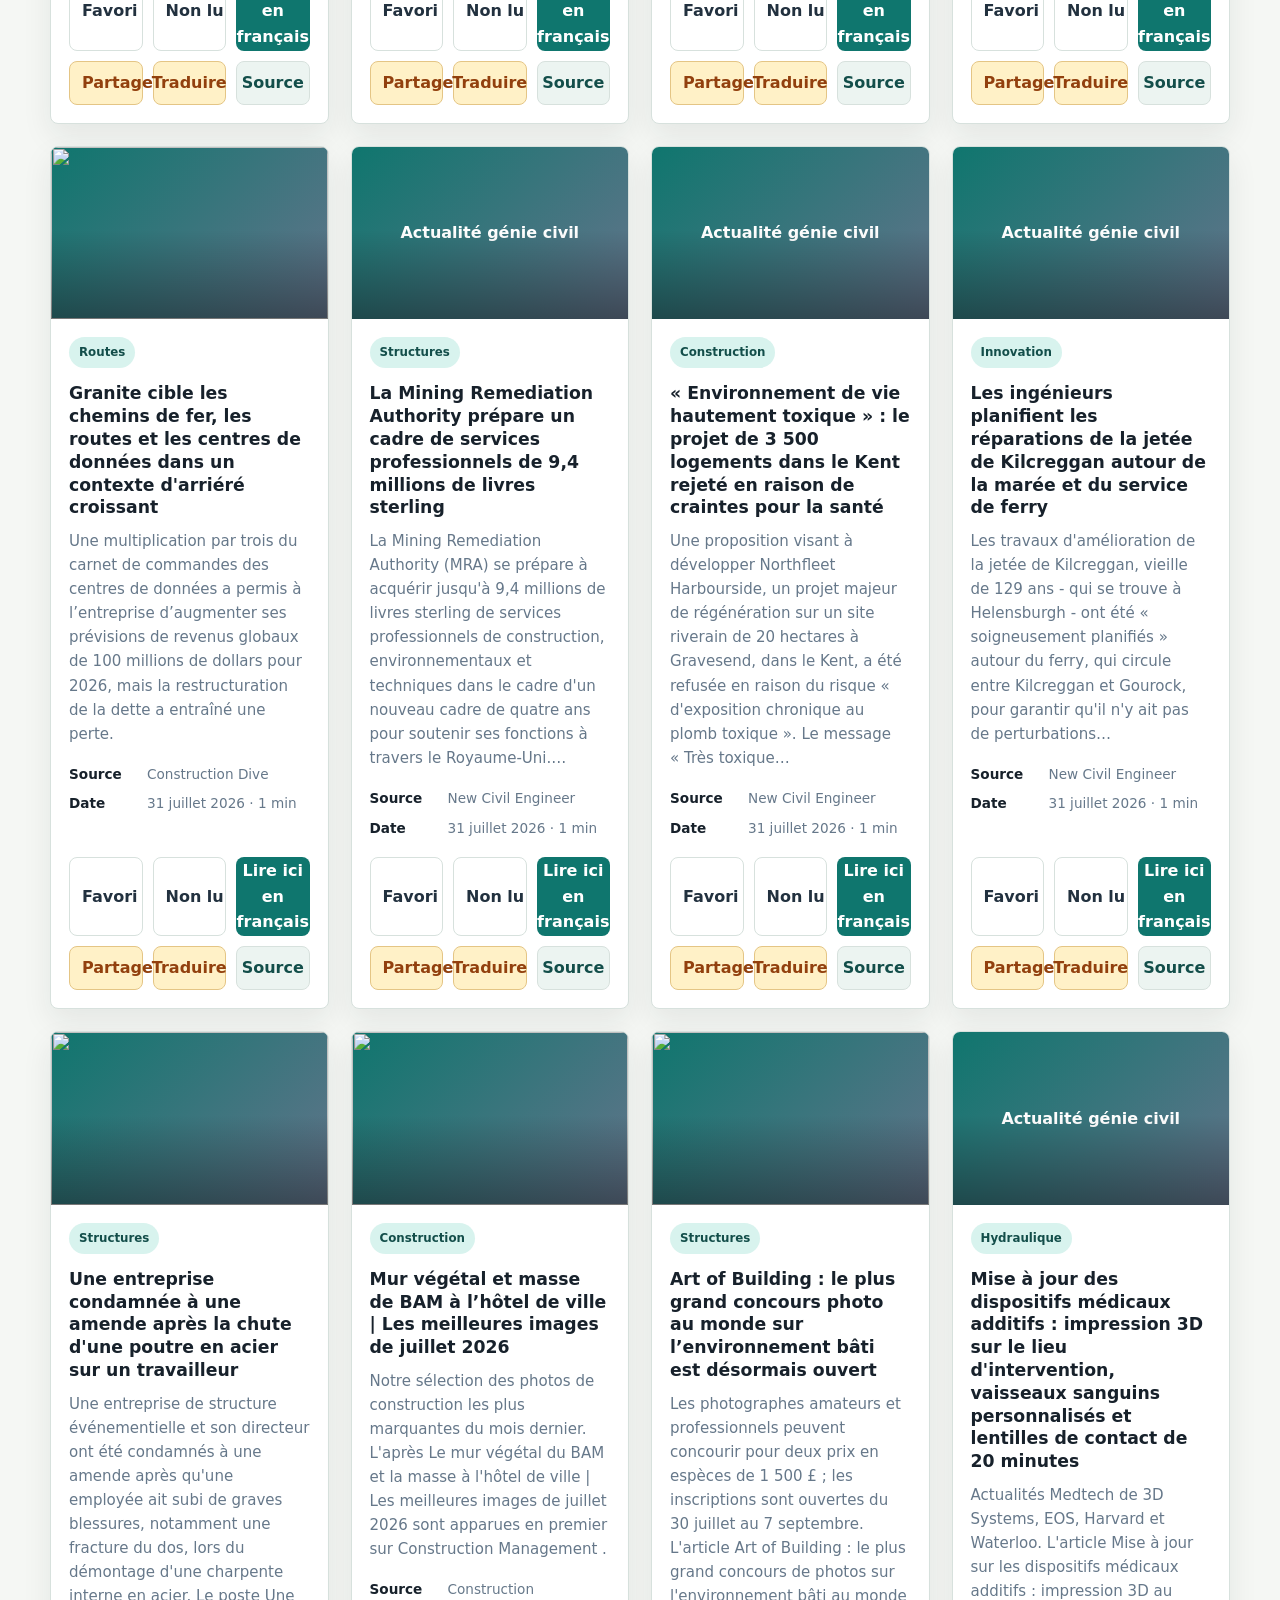
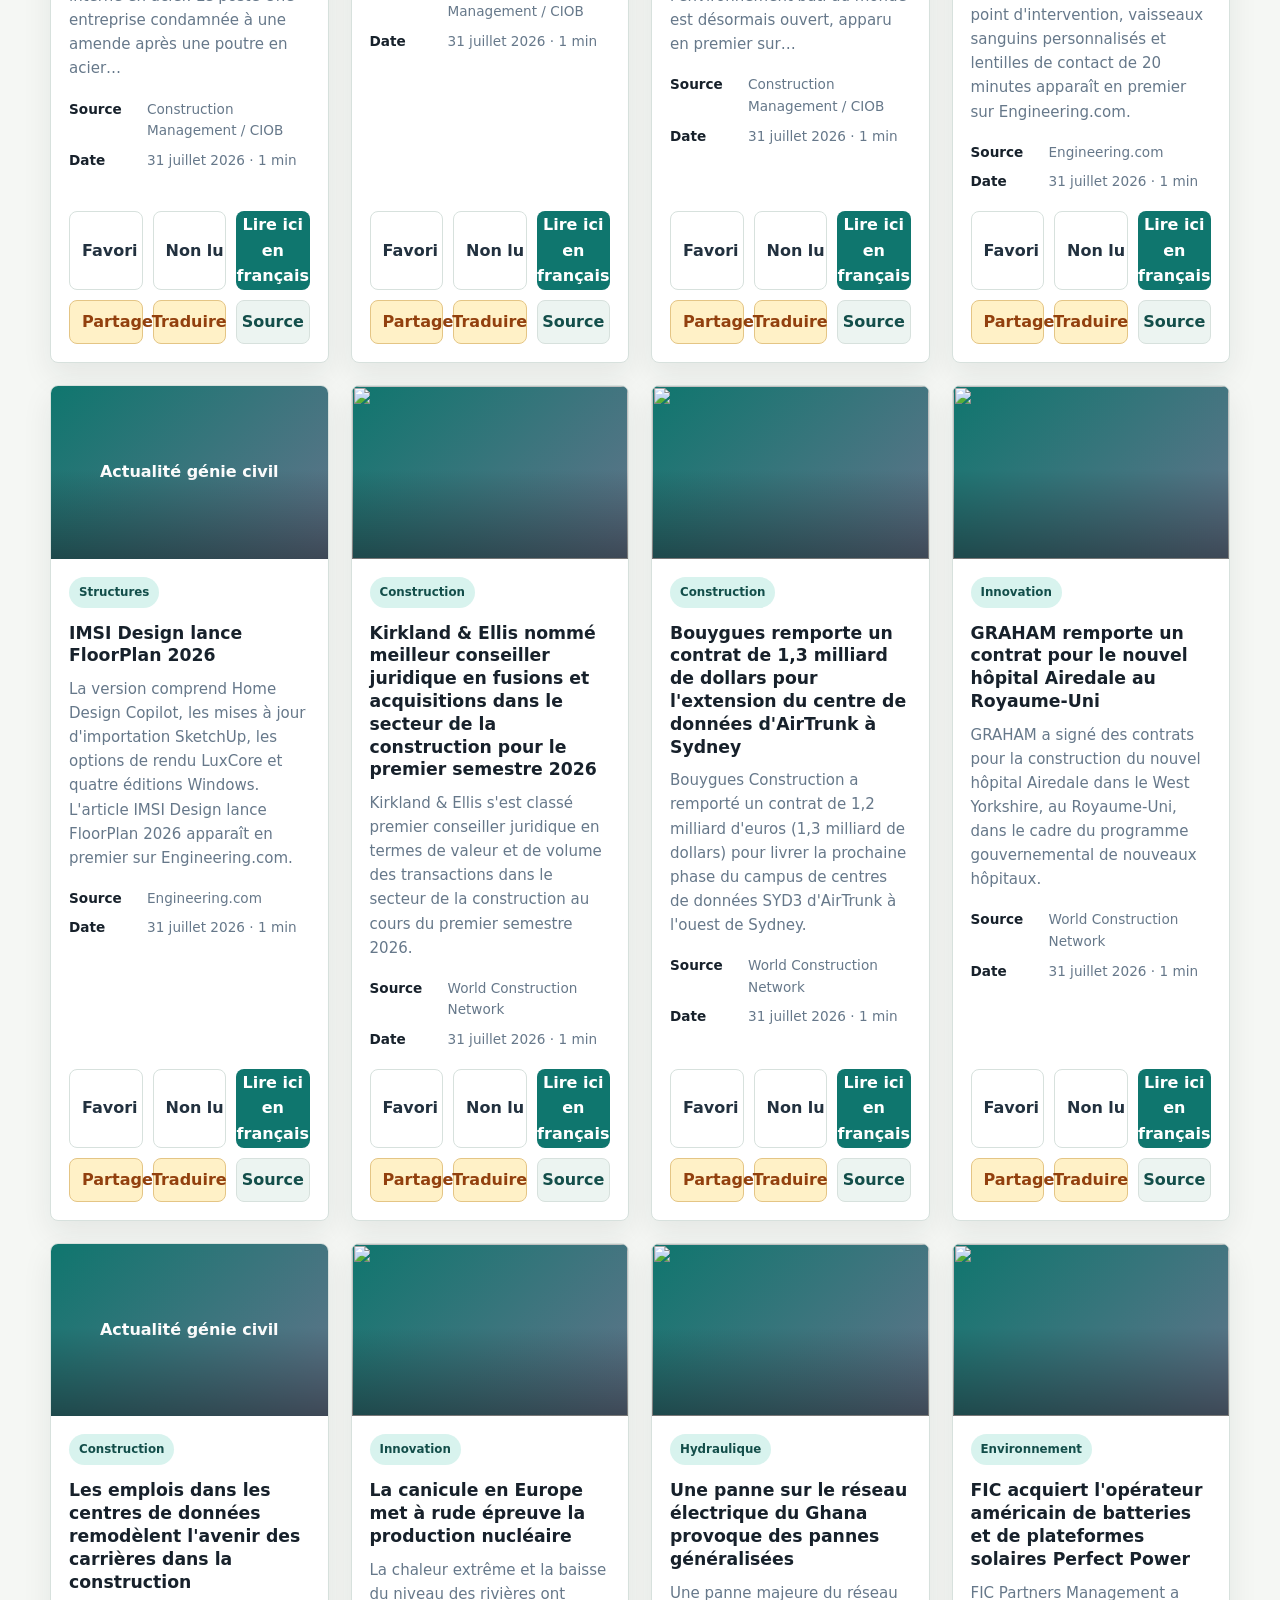
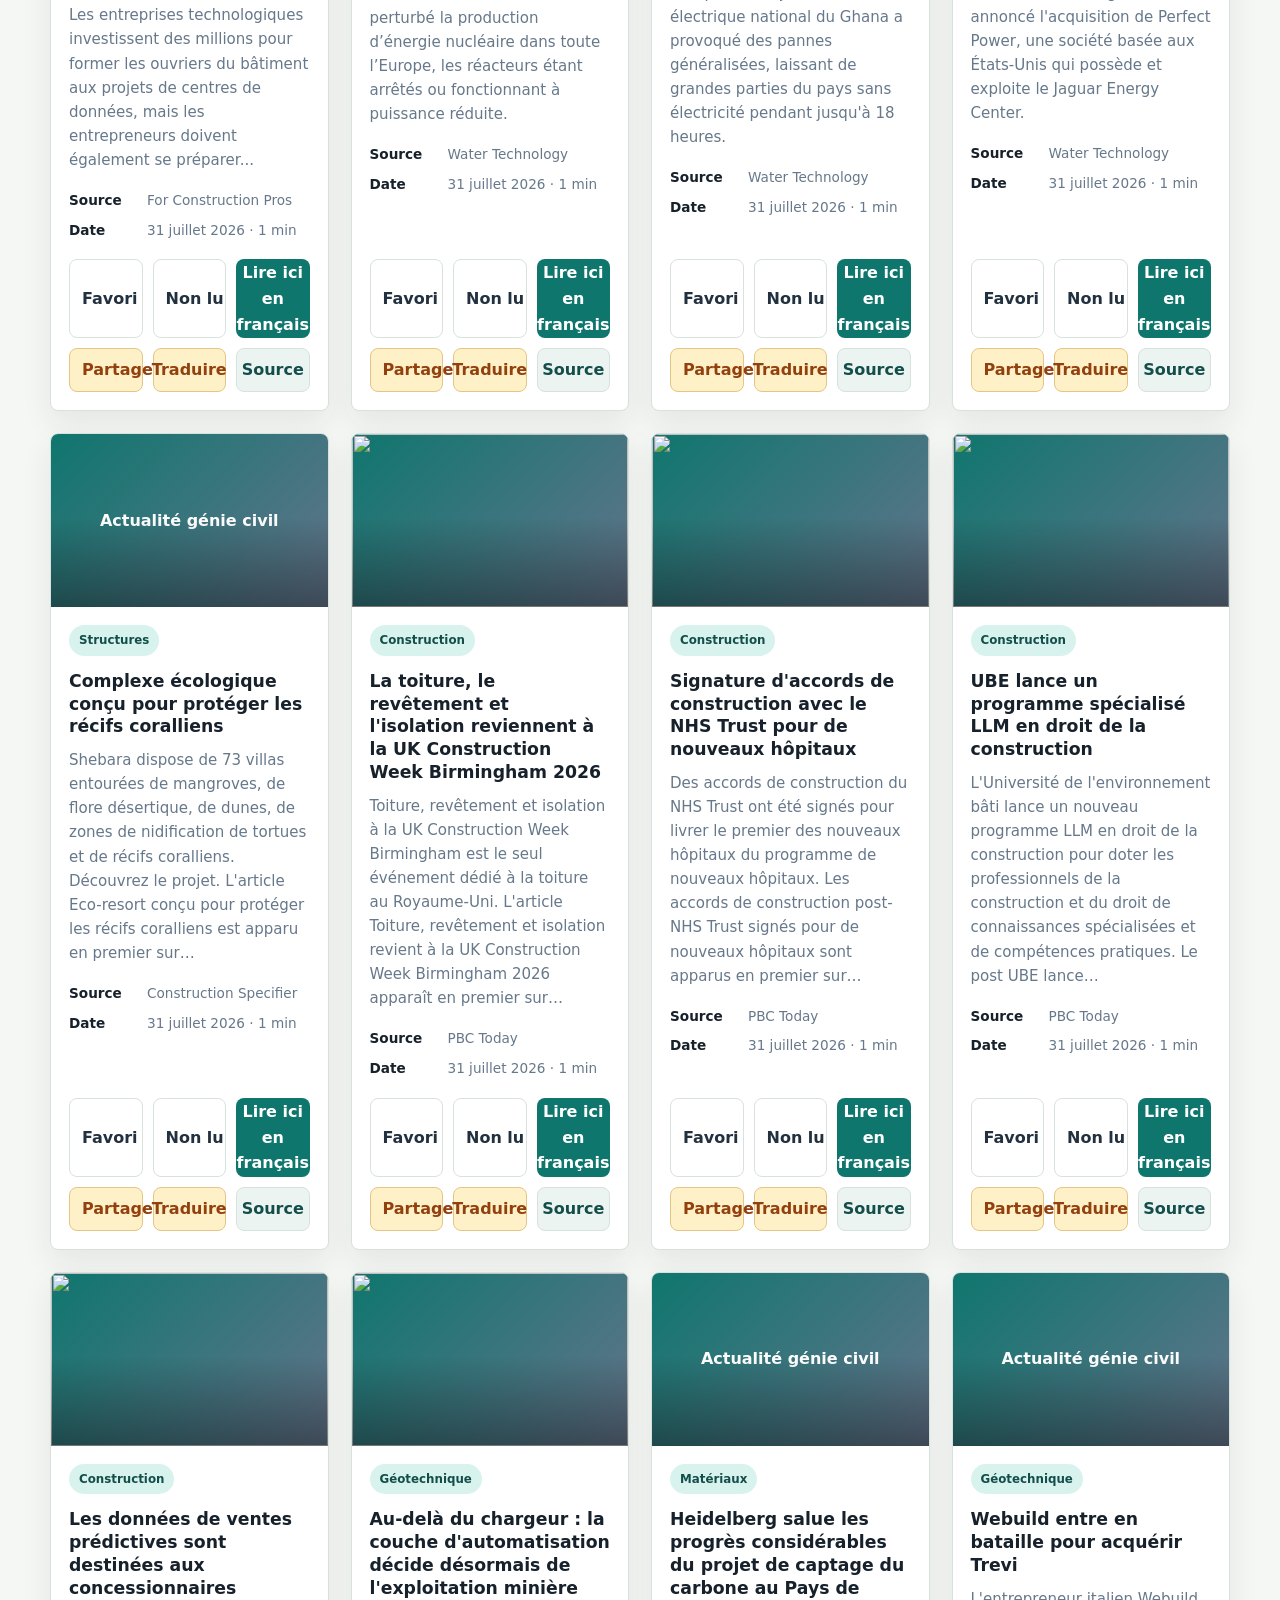
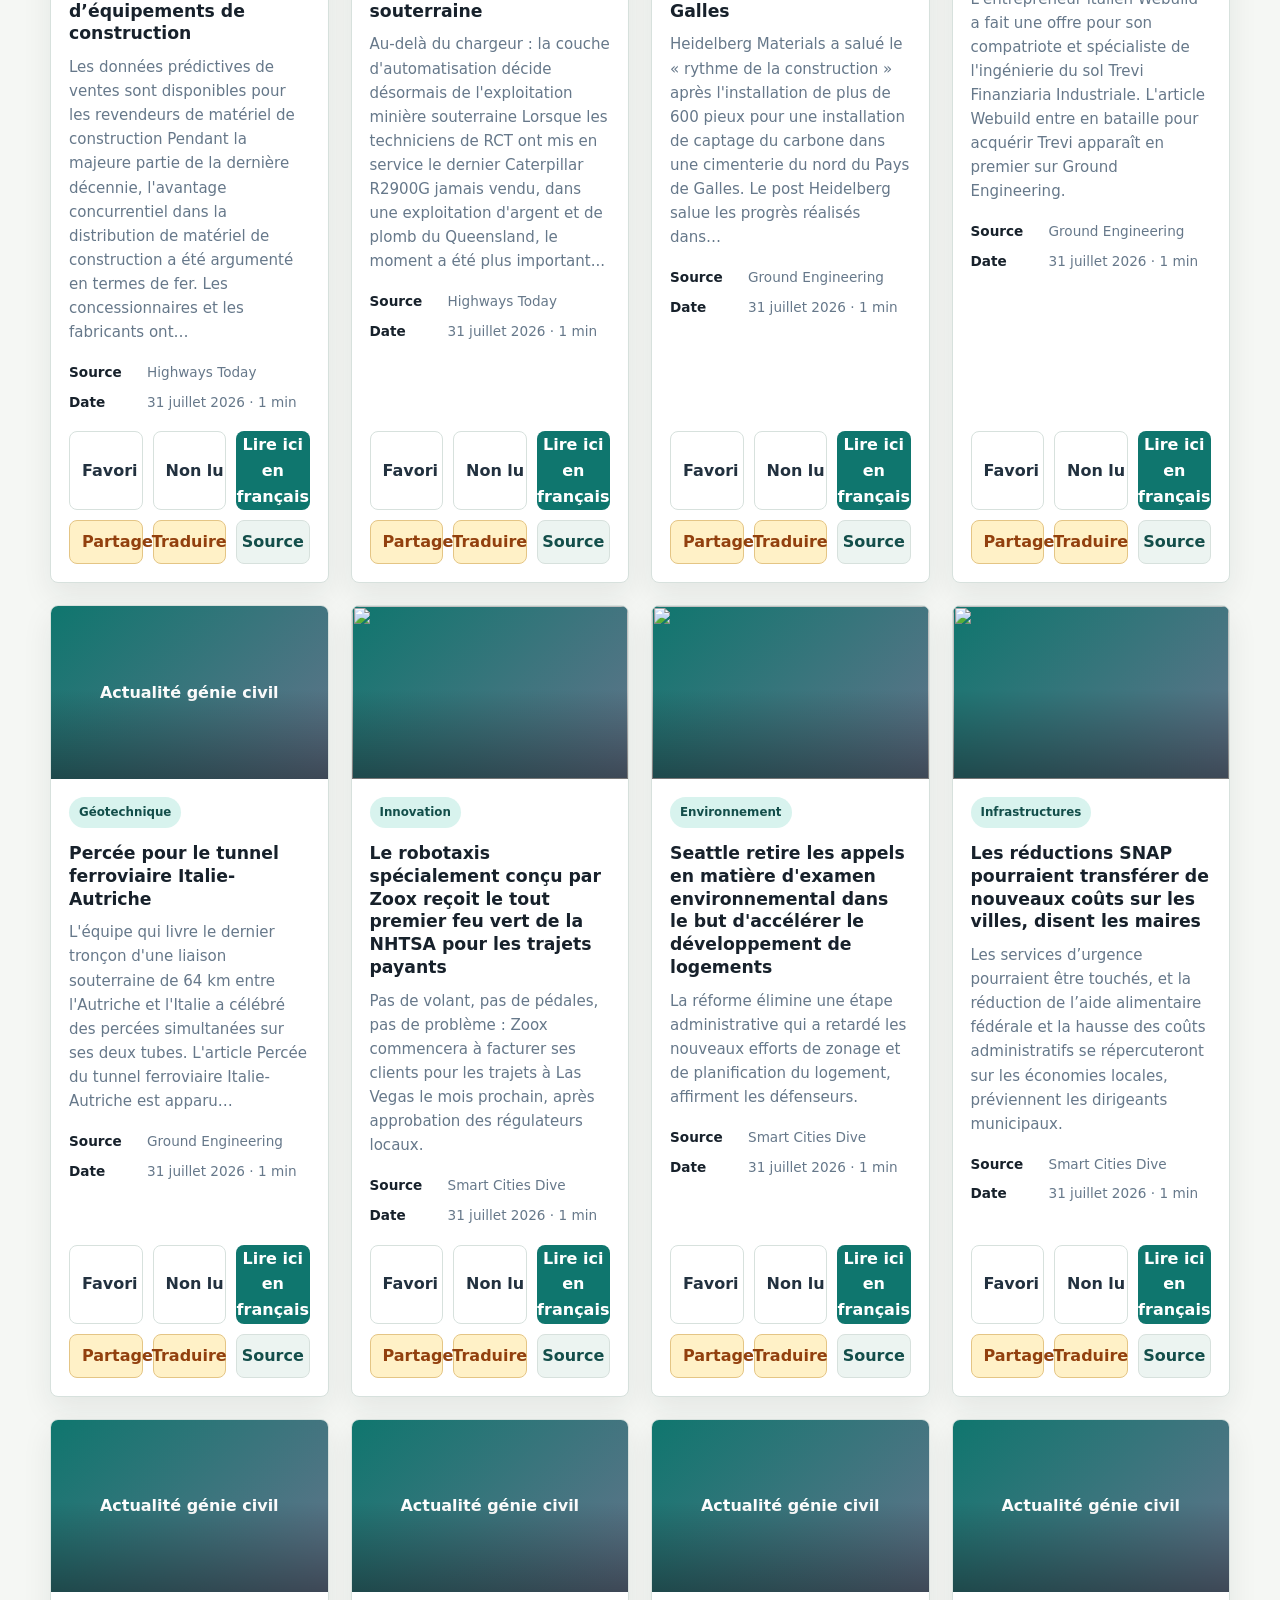
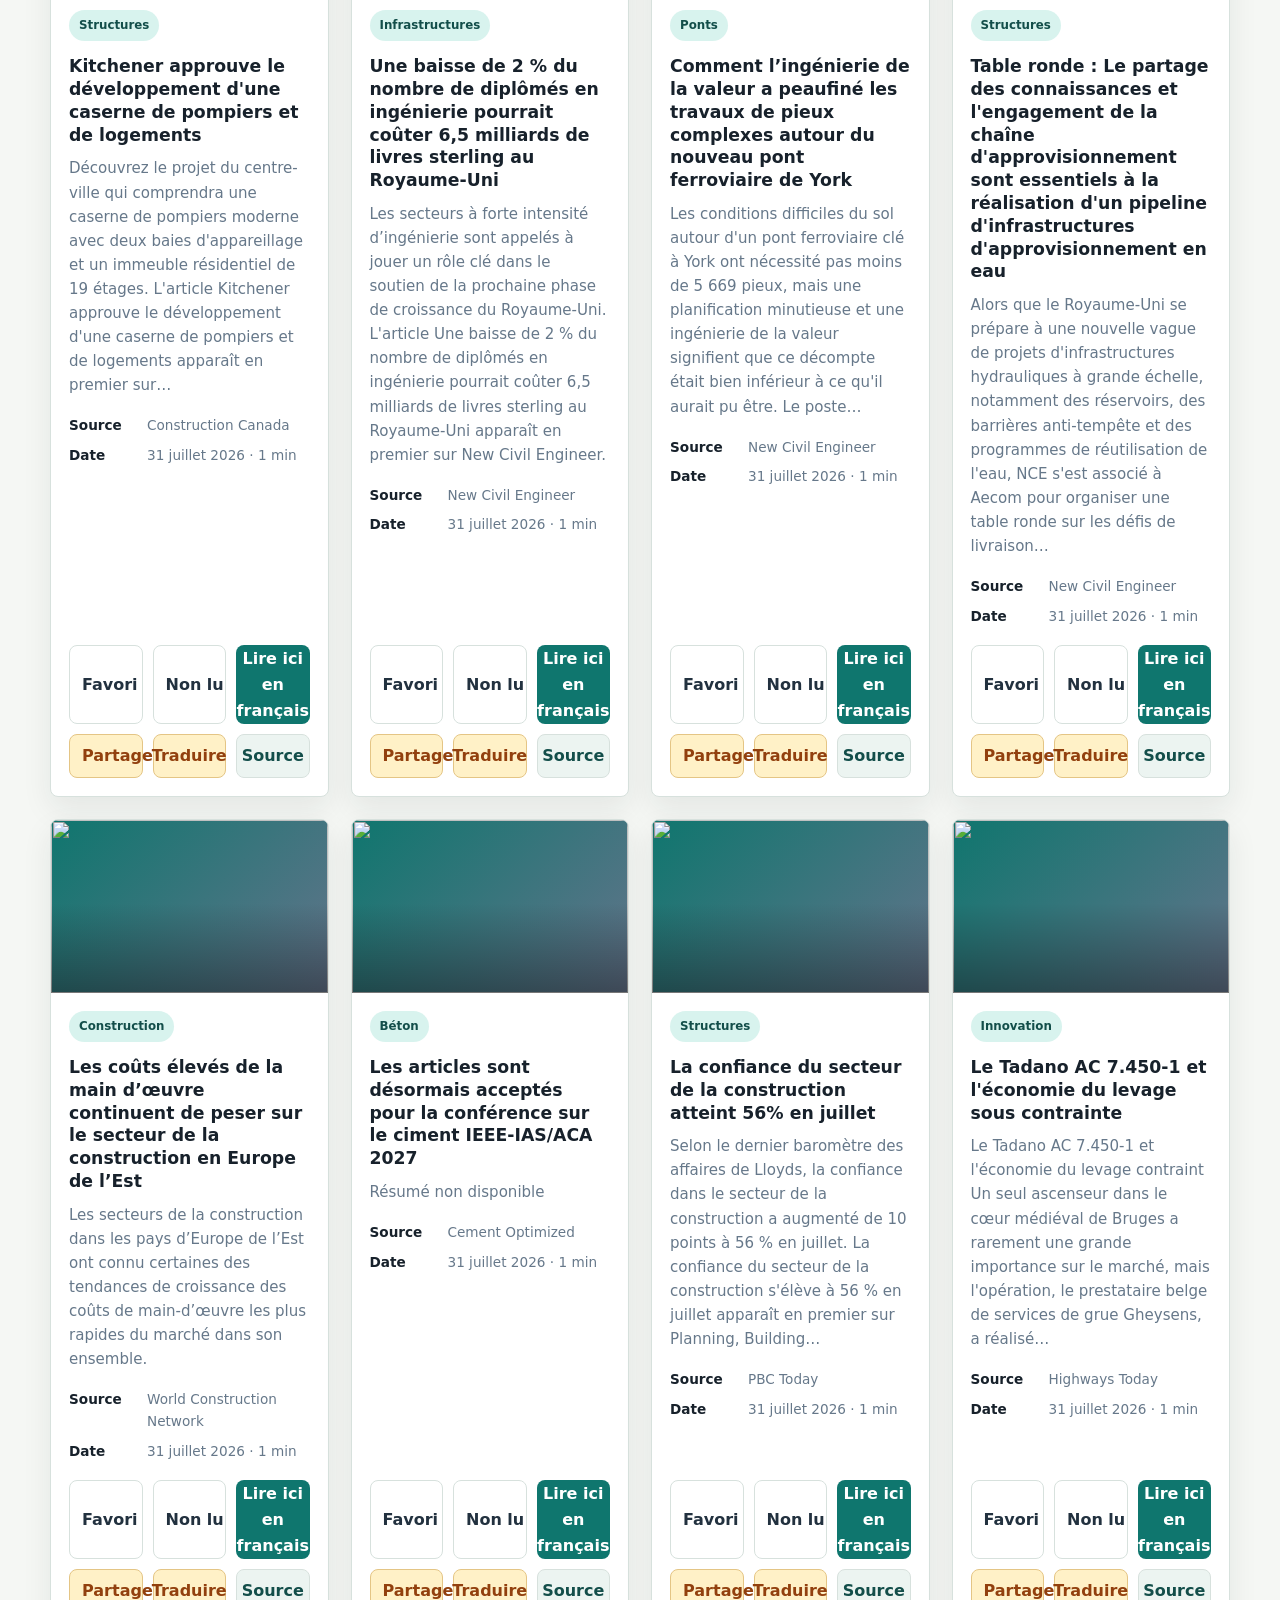
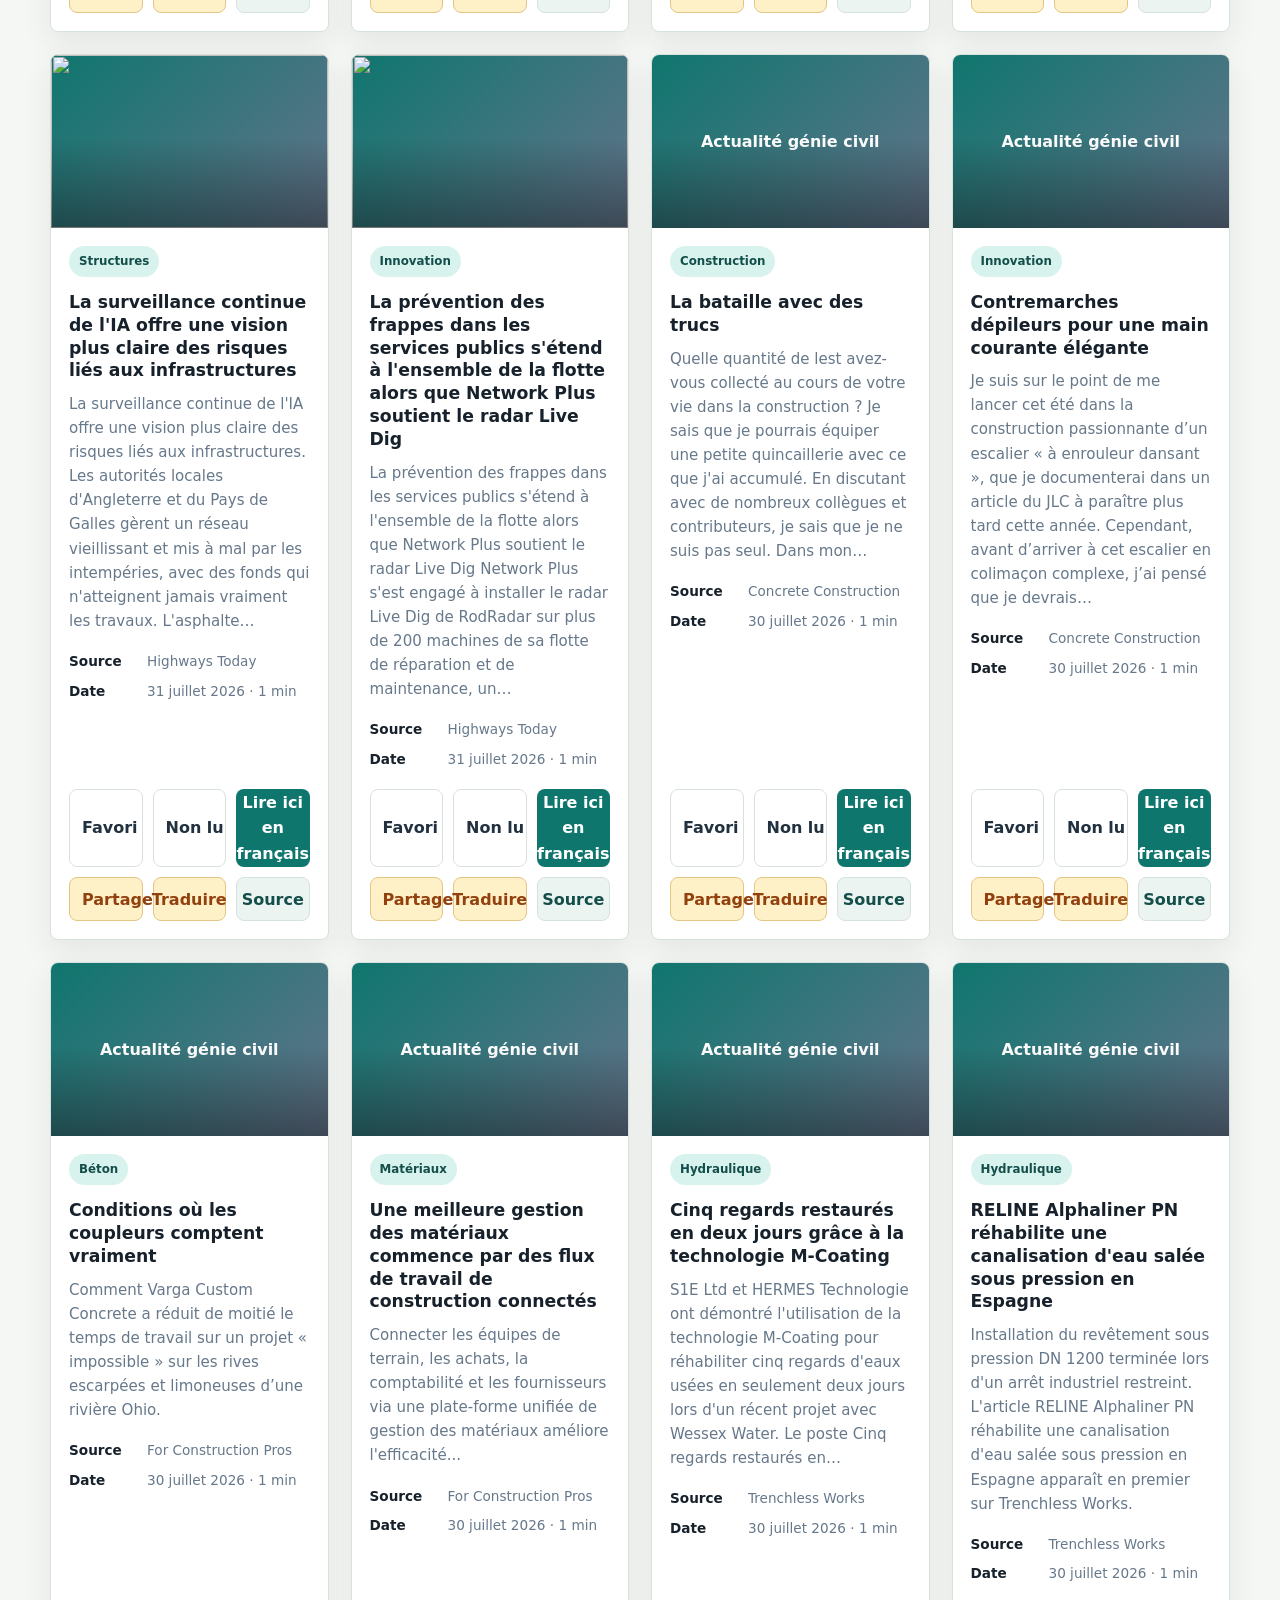
==== commit 64dec4a1: "Ajoute le lien de confidentialité à index.html" ====
--- a/index.html
+++ b/index.html
@@ -289,6 +289,7 @@
         <a href="a-propos.html">À propos</a>
         <a href="contact.html">Contact</a>
         <a href="mentions-legales.html">Mentions légales</a>
+        <a href="politique-confidentialite.html">Politique de confidentialité</a>
       </nav>
       <p>
         Le site affiche des titres, de courts résumés et des liens vers les sources originales.
